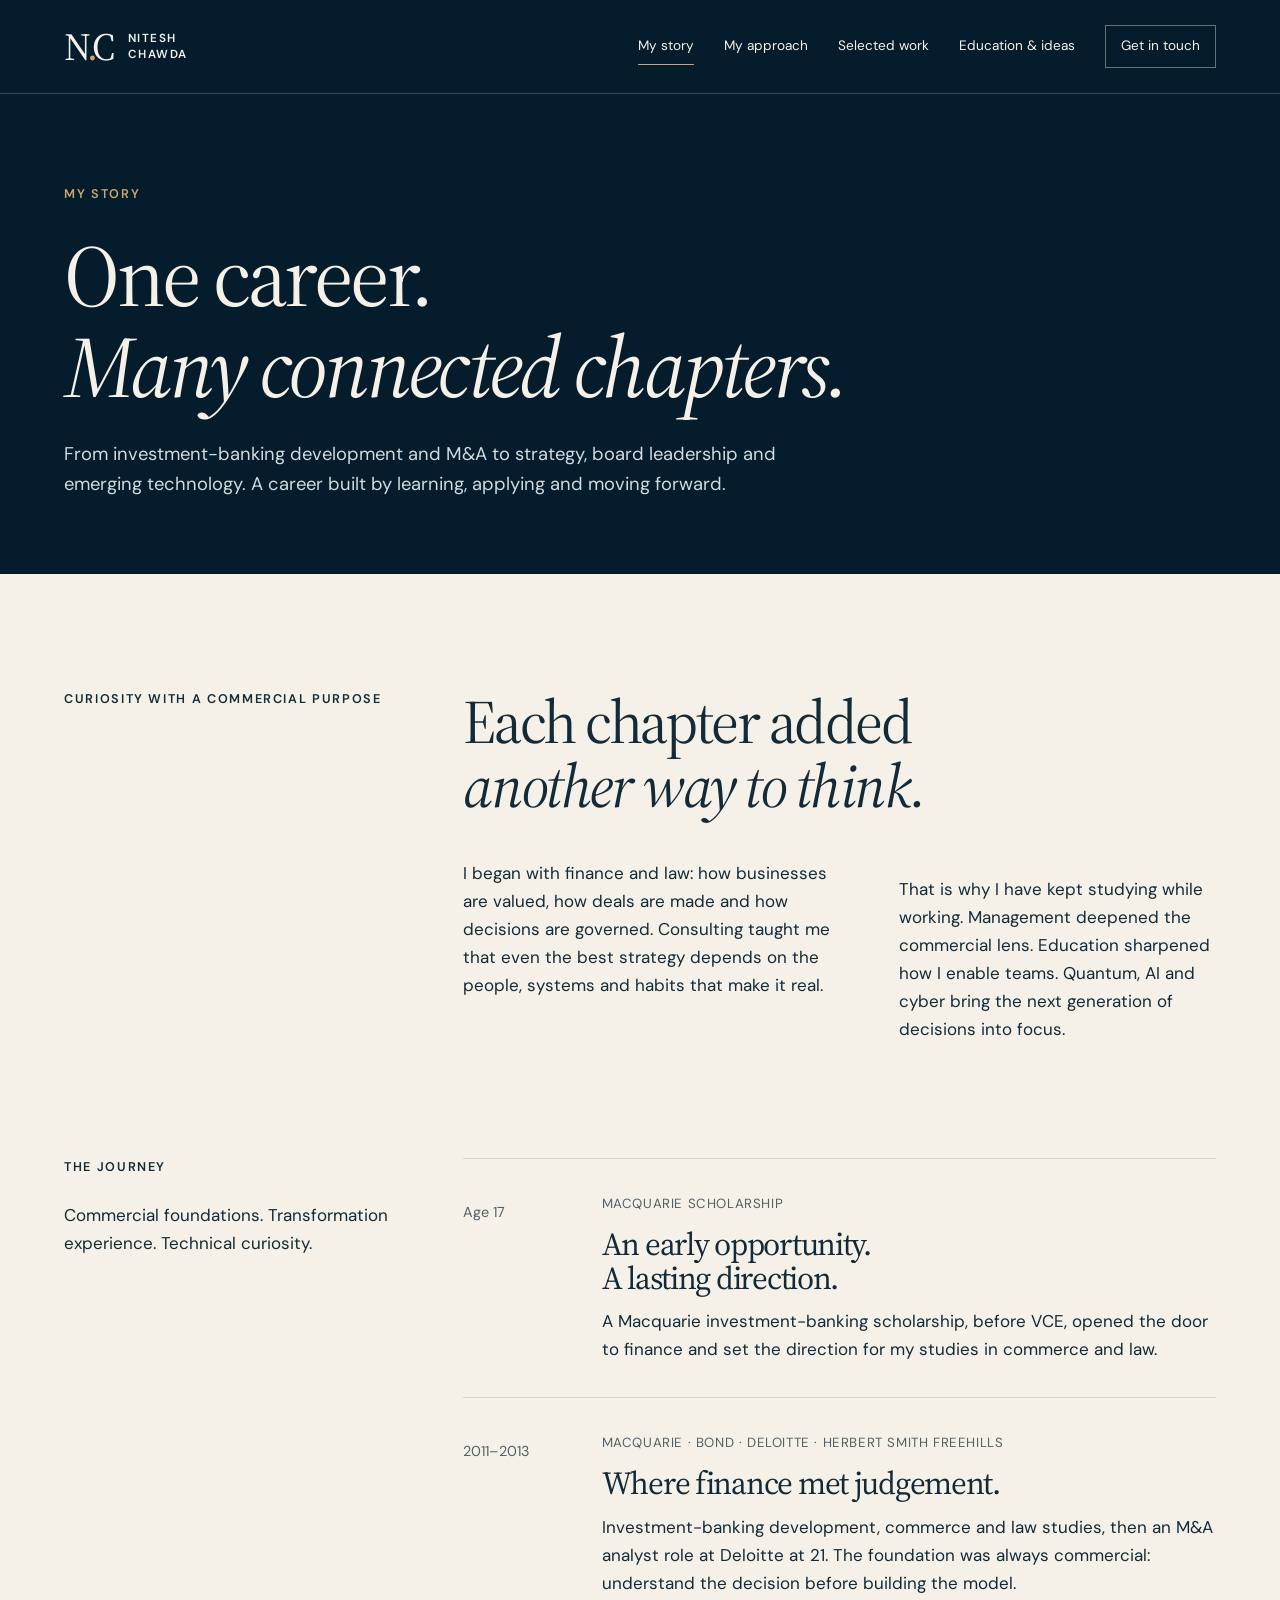
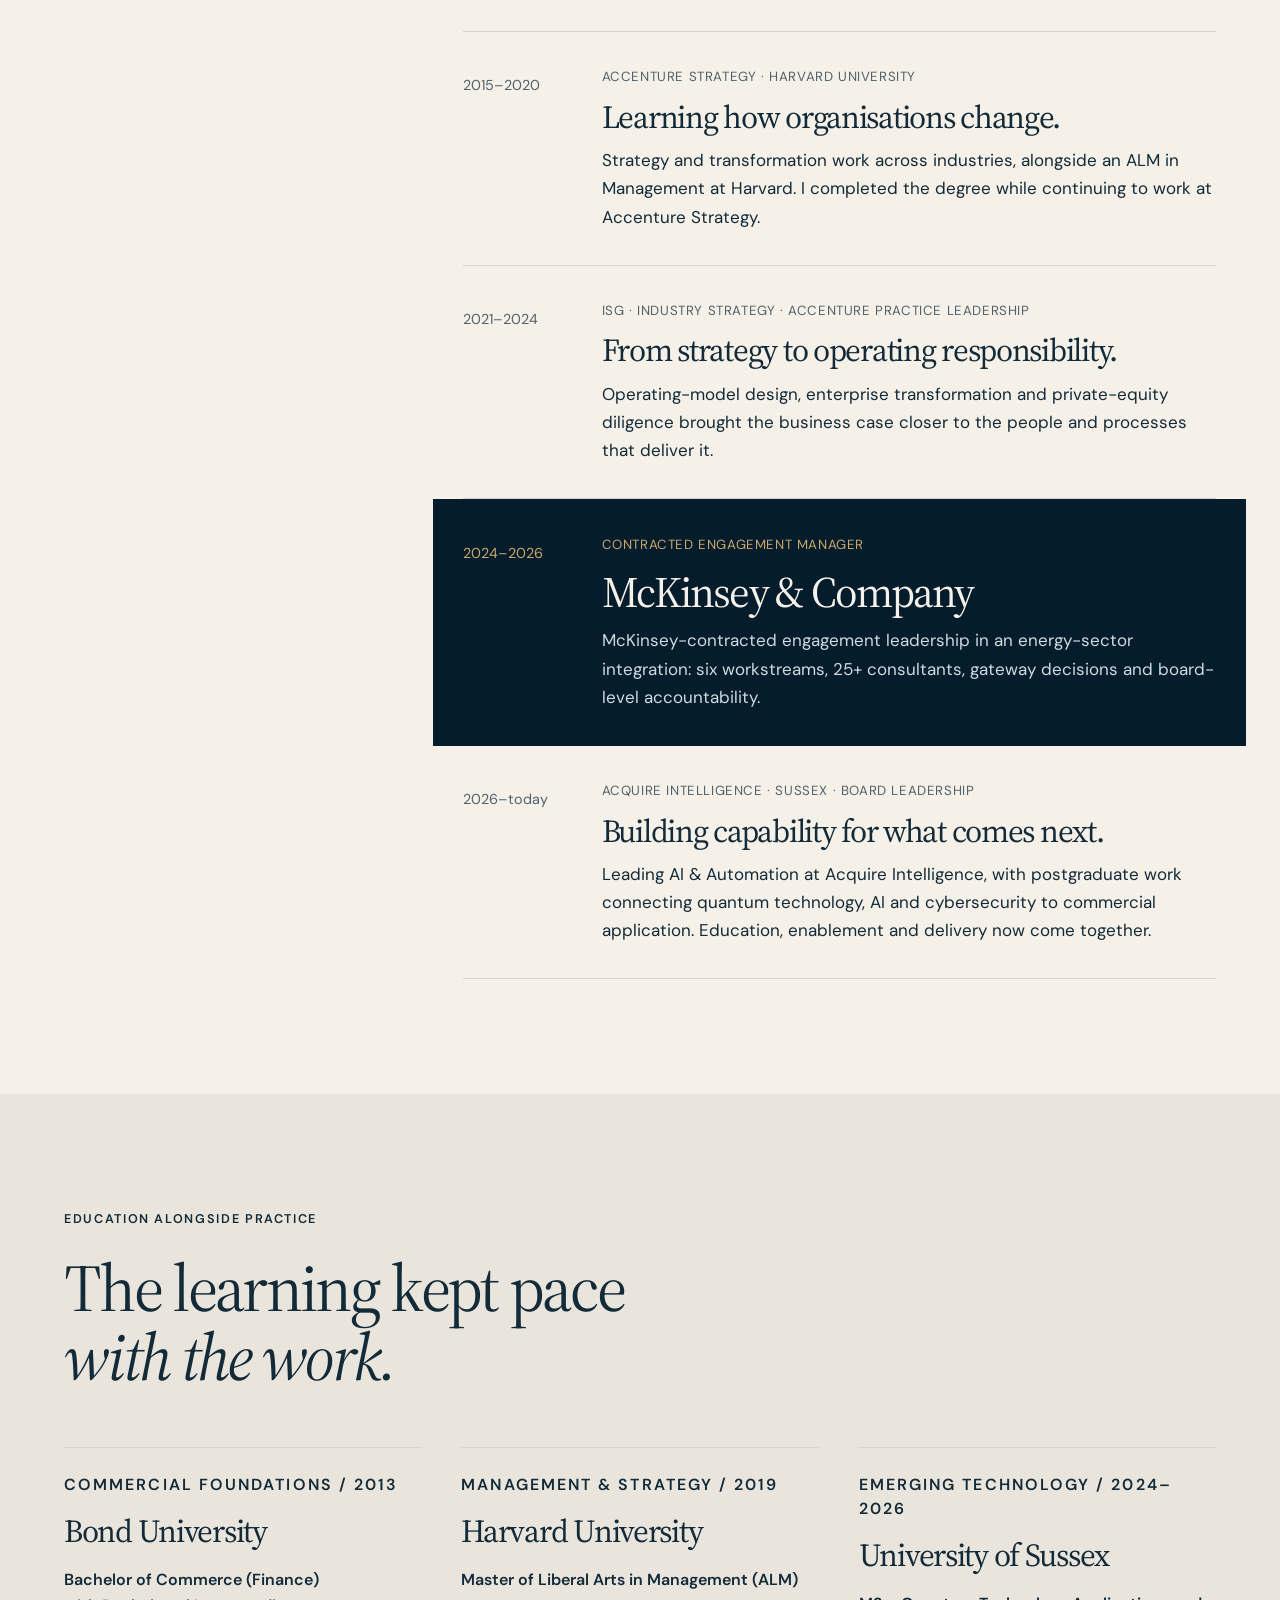
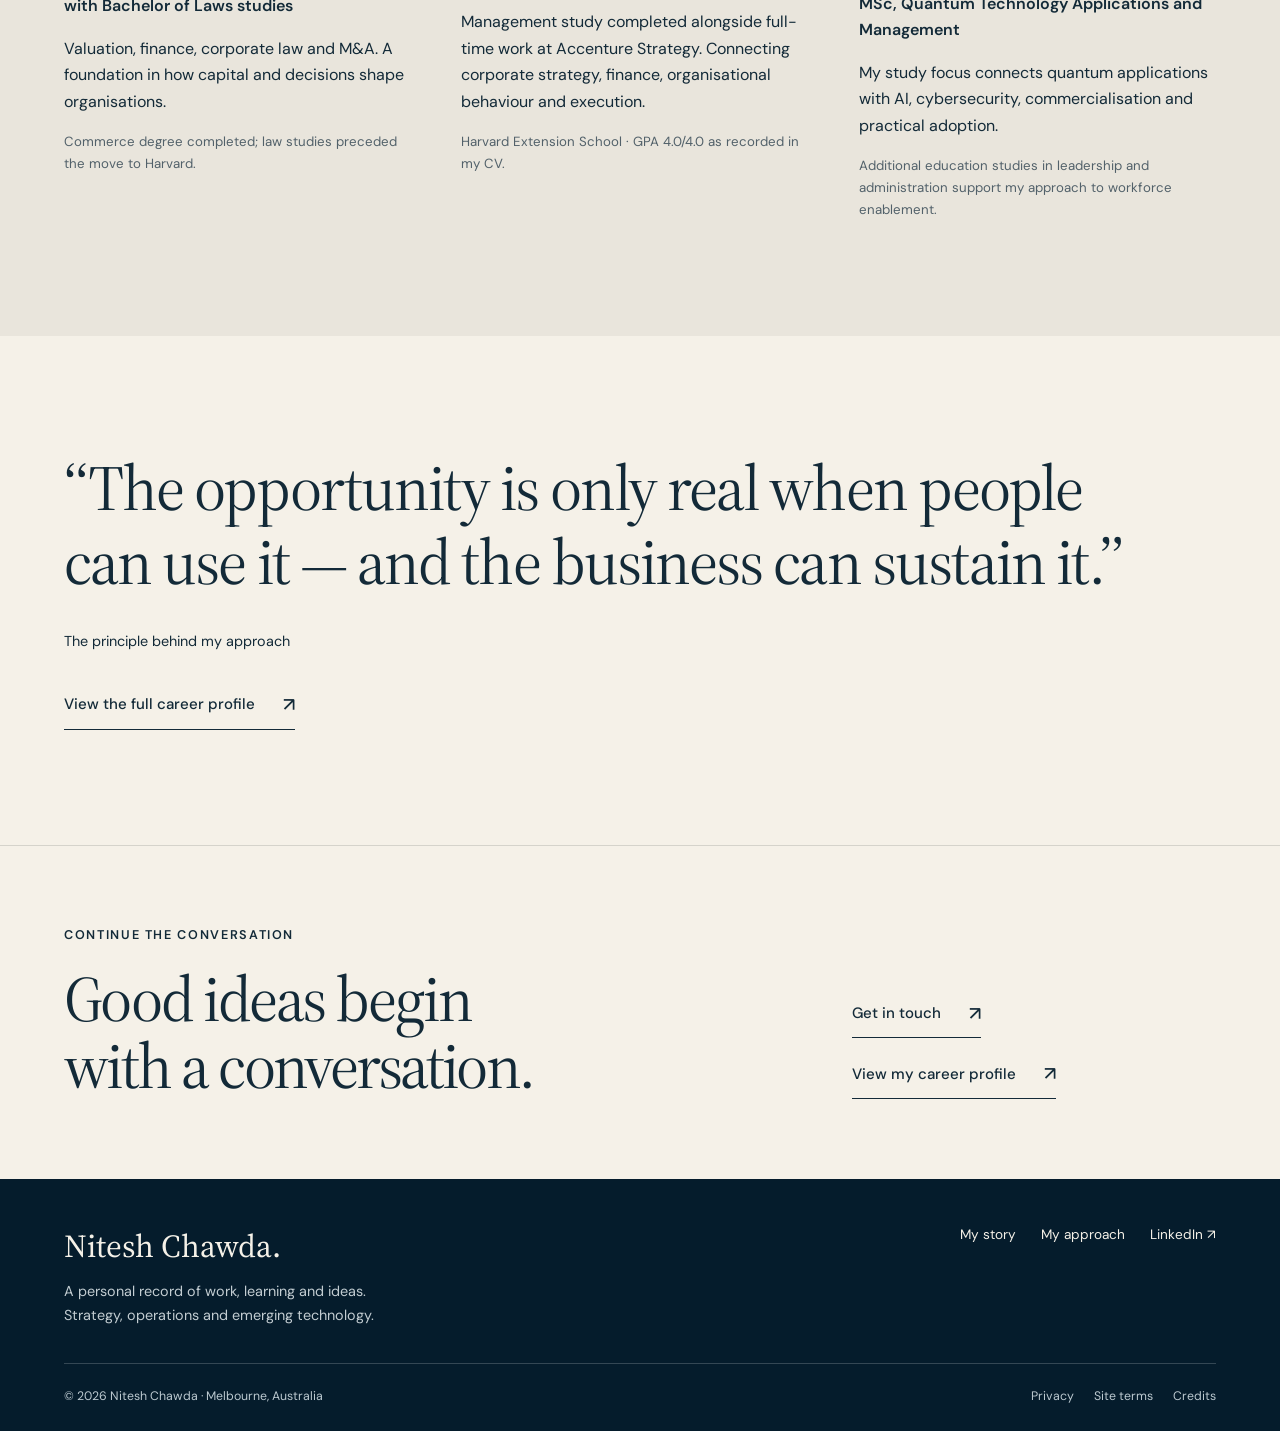
==== about.html @ 16fa70eb "Redesign personal portfolio around career, repeatable method and evidence" ====
<!doctype html>
<html lang="en-AU">
<head>
<meta charset="utf-8">
<meta name="viewport" content="width=device-width, initial-scale=1"><title>My story · Nitesh Chawda</title>
<meta name="description" content="Nitesh Chawda’s career journey from finance and M&amp;A to strategy, AI and board leadership, with education at Bond, Harvard and Sussex.">
<meta name="theme-color" content="#051c2c">
<meta property="og:title" content="My story · Nitesh Chawda">
<meta property="og:description" content="Nitesh Chawda’s career journey from finance and M&amp;A to strategy, AI and board leadership, with education at Bond, Harvard and Sussex.">
<meta property="og:type" content="website">
<meta property="og:url" content="https://niteshchawda.consulting/about.html">
<meta property="og:image" content="https://niteshchawda.consulting/assets/hero.jpg">
<link rel="canonical" href="https://niteshchawda.consulting/about.html">
<link rel="icon" href="assets/favicon.svg" type="image/svg+xml">
<link rel="preconnect" href="https://fonts.googleapis.com">
<link rel="preconnect" href="https://fonts.gstatic.com" crossorigin>
<link rel="stylesheet" href="assets/portfolio.css">
<script src="assets/portfolio.js" defer></script>
<script type="application/ld+json">{"@context": "https://schema.org", "@type": "ProfilePage", "url": "https://niteshchawda.consulting/about.html", "mainEntity": {"@type": "Person", "name": "Nitesh Chawda", "url": "https://niteshchawda.consulting/", "jobTitle": "Head of AI & Automation Practice", "worksFor": {"@type": "Organization", "name": "Acquire Intelligence"}, "sameAs": ["https://www.linkedin.com/in/nitesh-chawda-strategy-director/"], "alumniOf": [{"@type": "CollegeOrUniversity", "name": "Bond University"}, {"@type": "CollegeOrUniversity", "name": "Harvard University"}, {"@type": "CollegeOrUniversity", "name": "University of Sussex"}]}}</script>
</head>
<body><a class="skip" href="#main">Skip to content</a>
<header class="header">
<div class="wrap"><a class="brand" href="./" aria-label="Nitesh Chawda — home"><span class="brand-monogram">N<i>.</i>C</span><span class="brand-name">NITESH<br>CHAWDA</span></a><button class="menu-toggle" type="button" aria-expanded="false" aria-controls="primary-nav">Menu</button>
<nav class="nav" id="primary-nav" aria-label="Main navigation"><a href="about.html" aria-current="page">My story</a><a href="services.html">My approach</a><a href="engagements.html">Selected work</a><a href="insights.html">Education & ideas</a><a href="contact.html" class="nav-contact">Get in touch</a>
</nav>
</div>
</header>
<main id="main">
<section class="page-hero dark">
<div class="wrap">
<p class="eyebrow gold">My story
</p>
<h1>One career.<br><em>Many connected chapters.</em>
</h1>
<p class="lead">From investment-banking development and M&A to strategy, board leadership and emerging technology. A career built by learning, applying and moving forward.
</p>
</div>
</section>
<section class="section">
<div class="wrap intro-grid">
<p class="eyebrow">Curiosity with a commercial purpose
</p>
<div>
<h2 class="intro-statement">Each chapter added<br><em>another way to think.</em>
</h2>
<div class="intro-description">
<p>I began with finance and law: how businesses are valued, how deals are made and how decisions are governed. Consulting taught me that even the best strategy depends on the people, systems and habits that make it real.
</p>
<p>That is why I have kept studying while working. Management deepened the commercial lens. Education sharpened how I enable teams. Quantum, AI and cyber bring the next generation of decisions into focus.
</p>
</div>
</div>
</div>
</section>
<section class="section" style="padding-top:0">
<div class="wrap journey-grid">
<div>
<p class="eyebrow">The journey
</p>
<p style="margin-top:24px">Commercial foundations. Transformation experience. Technical curiosity.
</p>
</div>
<div class="timeline">
<article class="timeline-item ">
<div class="timeline-date">Age 17
</div>
<div>
<p class="role">Macquarie scholarship
</p>
<h3>An early opportunity.<br>A lasting direction.
</h3>
<p>A Macquarie investment-banking scholarship, before VCE, opened the door to finance and set the direction for my studies in commerce and law.
</p>
</div>
</article>
<article class="timeline-item ">
<div class="timeline-date">2011–2013
</div>
<div>
<p class="role">Macquarie · Bond · Deloitte · Herbert Smith Freehills
</p>
<h3>Where finance met judgement.
</h3>
<p>Investment-banking development, commerce and law studies, then an M&A analyst role at Deloitte at 21. The foundation was always commercial: understand the decision before building the model.
</p>
</div>
</article>
<article class="timeline-item ">
<div class="timeline-date">2015–2020
</div>
<div>
<p class="role">Accenture Strategy · Harvard University
</p>
<h3>Learning how organisations change.
</h3>
<p>Strategy and transformation work across industries, alongside an ALM in Management at Harvard. I completed the degree while continuing to work at Accenture Strategy.
</p>
</div>
</article>
<article class="timeline-item ">
<div class="timeline-date">2021–2024
</div>
<div>
<p class="role">ISG · Industry strategy · Accenture practice leadership
</p>
<h3>From strategy to operating responsibility.
</h3>
<p>Operating-model design, enterprise transformation and private-equity diligence brought the business case closer to the people and processes that deliver it.
</p>
</div>
</article>
<article class="timeline-item featured">
<div class="timeline-date">2024–2026
</div>
<div>
<p class="role">Contracted Engagement Manager
</p>
<h3>McKinsey &amp; Company
</h3>
<p>McKinsey-contracted engagement leadership in an energy-sector integration: six workstreams, 25+ consultants, gateway decisions and board-level accountability.
</p>
</div>
</article>
<article class="timeline-item ">
<div class="timeline-date">2026–today
</div>
<div>
<p class="role">Acquire Intelligence · Sussex · Board leadership
</p>
<h3>Building capability for what comes next.
</h3>
<p>Leading AI & Automation at Acquire Intelligence, with postgraduate work connecting quantum technology, AI and cybersecurity to commercial application. Education, enablement and delivery now come together.
</p>
</div>
</article>
</div>
</div>
</section>
<section class="section research">
<div class="wrap">
<p class="eyebrow">Education alongside practice
</p>
<h2 style="margin-top:24px">The learning kept pace<br><em>with the work.</em>
</h2>
<div class="learning-grid">
<article class="learning-item">
<p class="eyebrow">Commercial foundations / 2013
</p>
<h3>Bond University
</h3>
<p class="degree">Bachelor of Commerce (Finance)<br>with Bachelor of Laws studies
</p>
<p>Valuation, finance, corporate law and M&A. A foundation in how capital and decisions shape organisations.
</p><small>Commerce degree completed; law studies preceded the move to Harvard.</small>
</article>
<article class="learning-item">
<p class="eyebrow">Management & strategy / 2019
</p>
<h3>Harvard University
</h3>
<p class="degree">Master of Liberal Arts in Management (ALM)
</p>
<p>Management study completed alongside full-time work at Accenture Strategy. Connecting corporate strategy, finance, organisational behaviour and execution.
</p><small>Harvard Extension School · GPA 4.0/4.0 as recorded in my CV.</small>
</article>
<article class="learning-item">
<p class="eyebrow">Emerging technology / 2024–2026
</p>
<h3>University of Sussex
</h3>
<p class="degree">MSc, Quantum Technology Applications and Management
</p>
<p>My study focus connects quantum applications with AI, cybersecurity, commercialisation and practical adoption.
</p><small>Additional education studies in leadership and administration support my approach to workforce enablement.</small>
</article>
</div>
</div>
</section>
<section class="section">
<div class="wrap"><blockquote class="quote">“The opportunity is only real when people can use it — and the business can sustain it.”</blockquote>
<p class="quote-footer">The principle behind my approach
</p><a class="text-link" href="profile.html" style="margin-top:35px">View the full career profile</a>
</div>
</section>
<section class="contact-section">
<div class="wrap contact-layout">
<div>
<p class="eyebrow">Continue the conversation
</p>
<h2 style="margin-top:20px">Good ideas begin<br>with a conversation.
</h2>
</div>
<div class="contact-links"><a class="text-link" href="contact.html">Get in touch</a><a class="text-link" href="profile.html">View my career profile</a>
</div>
</div>
</section>
</main>
<footer class="footer">
<div class="wrap">
<div class="footer-top">
<div><a class="footer-name" href="./">Nitesh Chawda.</a>
<p>A personal record of work, learning and ideas.<br>Strategy, operations and emerging technology.
</p>
</div>
<div class="footer-links"><a href="about.html">My story</a><a href="services.html">My approach</a><a href="https://www.linkedin.com/in/nitesh-chawda-strategy-director/" target="_blank" rel="noopener noreferrer">LinkedIn ↗</a>
</div>
</div>
<div class="footer-bottom"><span>© 2026 Nitesh Chawda · Melbourne, Australia</span>
<div><a href="privacy.html">Privacy</a><a href="terms.html">Site terms</a><a href="credits.html">Credits</a>
</div>
</div>
</div>
</footer>
</body>
</html>
---- assets/portfolio.css ----
@import url('https://fonts.googleapis.com/css2?family=DM+Sans:wght@400;500;600;700&family=Source+Serif+4:ital,wght@0,400;0,500;0,600;1,400;1,500&display=swap');
:root{--navy:#051c2c;--deep:#0b2c42;--brass:#c9a86a;--cream:#f5f1e8;--bone:#faf8f3;--text:#132a38;--muted:#52616a;--line:#d5d3cb;--serif:'Source Serif 4',Georgia,serif;--sans:'DM Sans',Arial,sans-serif;--space:clamp(24px,5vw,88px)}
*{box-sizing:border-box}html{scroll-behavior:smooth;scroll-padding-top:105px}body{margin:0;background:var(--cream);color:var(--text);font:17px/1.65 var(--sans);-webkit-font-smoothing:antialiased}button,input,textarea{font:inherit}a{color:inherit;text-decoration:none}a,button{touch-action:manipulation}button{cursor:pointer}img{max-width:100%;display:block}h1,h2,h3,p{margin:0}h1,h2,h3{font-family:var(--serif);font-weight:400;line-height:1.05;letter-spacing:-.04em}h1{font-size:clamp(3.3rem,7.6vw,7.8rem)}h2{font-size:clamp(2.8rem,5.2vw,5.2rem)}h3{font-size:clamp(1.8rem,3vw,2.8rem)}p+p{margin-top:1rem}button:focus-visible,a:focus-visible,input:focus-visible,textarea:focus-visible,summary:focus-visible{outline:3px solid #986e29;outline-offset:6px}.dark :focus-visible{outline-color:#e5c988}.wrap{max-width:1600px;margin:auto;padding-inline:var(--space)}.section{padding-block:clamp(70px,9vw,136px)}.dark{background:var(--navy);color:var(--cream)}.eyebrow{font-size:.79rem;line-height:1.5;font-weight:600;letter-spacing:.13em;text-transform:uppercase}.muted{color:var(--muted)}.gold{color:var(--brass)}.serif-italic{font-style:italic}.section-head{display:grid;grid-template-columns:1fr 2.1fr;gap:40px;margin-bottom:64px}.section-head p{max-width:630px;margin-top:24px}.text-link{display:inline-flex;align-items:center;gap:28px;border-bottom:1px solid currentColor;padding-bottom:8px;font-size:.94rem;font-weight:500}.text-link:after{content:'↗';font-size:1.2rem;transition:transform .2s}.text-link:hover:after{transform:translate(3px,-3px)}.button-link{padding:13px 22px;background:var(--brass);color:var(--navy);border:1px solid var(--brass);display:inline-flex;gap:28px;align-items:center;font-size:.9rem;font-weight:600}.button-link:hover{background:#e1c58e}.skip{position:absolute;top:8px;left:8px;transform:translateY(-200%);z-index:99;padding:8px 15px;background:white;color:var(--navy)}.skip:focus{transform:none}
.header{height:94px;position:absolute;inset:0 0 auto;z-index:20;color:var(--cream);border-bottom:1px solid #ffffff30}.header .wrap{height:100%;display:flex;align-items:center;justify-content:space-between;gap:30px}.brand{display:flex;align-items:center;gap:16px;flex-shrink:0}.brand-monogram{font-family:var(--serif);font-size:2.4rem;letter-spacing:-.09em}.brand-monogram i{color:var(--brass);font-style:normal}.brand-name{font-size:.73rem;font-weight:600;letter-spacing:.13em;line-height:1.4}.nav{display:flex;gap:30px;align-items:center;font-size:.85rem}.nav a{padding-block:7px;border-bottom:1px solid transparent}.nav a:hover,.nav a[aria-current=page]{border-color:var(--brass)}.nav .nav-contact{border:1px solid #f5f1e865;padding:9px 15px}.menu-toggle{display:none;border:1px solid #fff8;color:inherit;background:transparent;padding:7px 13px;font-size:.9rem}
.hero{min-height:min(940px,100svh);position:relative;display:flex;align-items:flex-end;padding-top:170px;padding-bottom:46px;background:var(--navy);overflow:hidden;color:var(--cream)}.hero:before{content:'';position:absolute;inset:0;background:linear-gradient(90deg,rgba(5,28,44,.76),rgba(5,28,44,.38)),linear-gradient(0deg,rgba(5,28,44,.97),transparent 75%),url('hero.jpg') center/cover no-repeat;opacity:.9}.hero:after{content:'';position:absolute;inset:0 0 0 26%;border-left:1px solid #ffffff20;pointer-events:none}.hero .wrap{position:relative;z-index:1;width:100%}.hero-copy{margin-left:25%;padding-block:26px 52px}.hero h1{max-width:950px;margin-block:24px 27px}.hero .intro{max-width:600px;font-size:1.1rem;line-height:1.65;color:#e2e4df}.hero-links{display:flex;gap:34px;flex-wrap:wrap;margin-top:32px;align-items:center}.hero-bottom{display:flex;justify-content:space-between;gap:24px;border-top:1px solid #ffffff40;padding-top:25px;font-size:.79rem;letter-spacing:.03em}.hero-bottom span:last-child{color:#d0c8b8}.hero-index{position:absolute;left:var(--space);top:36%;font-size:.8rem;letter-spacing:.12em;writing-mode:vertical-rl}.page-hero{padding-top:185px;padding-bottom:75px}.page-hero h1{font-size:clamp(3.3rem,6.8vw,6.5rem);max-width:1050px;margin:26px 0}.page-hero .lead{max-width:740px;color:#cfdbdf;font-size:1.15rem}
.intro-statement{max-width:1020px;font-size:clamp(2.8rem,4.8vw,5rem)}.intro-grid{display:grid;grid-template-columns:1fr 2.1fr;gap:40px}.intro-description{display:grid;grid-template-columns:1.2fr 1fr;gap:56px;margin-top:40px}.intro-description p{max-width:530px}.mini-profile{border-left:1px solid var(--line);padding-left:28px}.mini-profile strong{display:block;font-size:1.05rem}.mini-profile span{display:block;color:var(--muted);font-size:.94rem}.mini-profile a{margin-top:18px}.affiliations{border-top:1px solid var(--line);border-bottom:1px solid var(--line);padding-block:28px 22px;overflow:hidden}.affiliation-heading{display:flex;justify-content:space-between;align-items:center;gap:20px;margin-bottom:30px}.quiet-button{font:inherit;font-size:.8rem;background:transparent;border:0;border-bottom:1px solid currentColor;color:inherit;padding:0 0 3px}.logo-window{overflow:hidden}.logo-track{display:flex;gap:0;width:max-content;animation:drift 48s linear infinite}.logo-track.paused,.logo-window:hover .logo-track,.logo-window:focus-within .logo-track{animation-play-state:paused}.logo-set{display:flex;align-items:center}.logo-item{width:220px;min-height:98px;display:flex;flex-direction:column;align-items:center;justify-content:center;gap:16px;padding-inline:30px}.logo-item img{height:38px;width:155px;object-fit:contain;filter:grayscale(1);mix-blend-mode:multiply}.logo-item small{font-size:.75rem;color:var(--muted);white-space:nowrap}.affiliation-note{font-size:.77rem;color:var(--muted);margin-top:24px}.word-logo{font-family:var(--serif);font-size:1.7rem;line-height:1.1;font-weight:600;text-align:center}.word-logo.sans{font-family:var(--sans);font-size:1.4rem}
.method .section-head{margin-bottom:42px}.method .section-head p{color:#bdcbd2}.method-tabs{display:grid;grid-template-columns:repeat(8,1fr);border-top:1px solid #ffffff30;border-bottom:1px solid #ffffff30}.method-tab{position:relative;min-height:106px;text-align:left;border:0;border-right:1px solid #ffffff20;background:none;color:#bdcbd2;padding:20px 16px;line-height:1.2;font-size:.94rem}.method-tab:first-child{padding-left:0}.method-tab:last-child{border-right:0}.method-tab span{display:block;font-size:.75rem;color:#b5a183;margin-bottom:12px}.method-tab[aria-selected=true]{color:var(--cream)}.method-tab[aria-selected=true]:after{content:'';position:absolute;bottom:-1px;left:0;right:0;height:3px;background:var(--brass)}.method-tab:hover{background:#ffffff08}.method-panel{display:grid;grid-template-columns:.75fr 2.1fr 1.4fr;gap:44px;padding-block:52px 42px;min-height:330px}.method-number{font-family:var(--serif);font-size:7rem;line-height:1;color:var(--brass);letter-spacing:-.07em}.method-panel h3{font-size:clamp(2.3rem,3.6vw,3.6rem);max-width:640px}.method-panel .method-description{color:#c6d1d6;max-width:650px;margin-top:25px}.method-proof{border-left:1px solid #ffffff30;padding-left:30px}.method-proof dt{font-size:.75rem;letter-spacing:.1em;text-transform:uppercase;color:var(--brass);margin-bottom:8px}.method-proof dd{margin:0 0 24px;font-size:1rem}.method-footer{display:flex;justify-content:space-between;align-items:center;border-top:1px solid #ffffff30;padding-top:25px;gap:30px}.method-footer p{font-size:.9rem;color:#becbd0;max-width:720px}.method-controls{display:flex;gap:8px;flex-shrink:0}.method-controls button{width:46px;height:46px;background:none;border:1px solid #ffffff60;color:var(--cream);font-size:1.3rem}.method-controls button:hover{background:var(--brass);color:var(--navy)}.method-controls button:disabled{opacity:.25;cursor:default}.js-only{display:none}.js .js-only{display:block}.js .method-tabs.js-only{display:grid}.js .method-controls.js-only{display:flex}.js .fallback-method{display:none}.fallback-method article{border-top:1px solid #fff5;padding:24px 0}.fallback-method h3{font-size:2rem}.fallback-method p{margin-top:12px}
.journey-grid{display:grid;grid-template-columns:1fr 2.1fr;gap:40px}.journey-aside{position:sticky;top:60px;align-self:start}.journey-aside p{max-width:320px;margin-top:28px}.journey-aside .text-link{margin-top:28px}.timeline{border-top:1px solid var(--line)}.timeline-item{display:grid;grid-template-columns:105px 1fr;gap:34px;padding:34px 0;border-bottom:1px solid var(--line)}.timeline-date{font-size:.9rem;color:var(--muted);padding-top:8px}.timeline-item h3{font-size:2rem;margin-bottom:12px}.timeline-item .role{font-size:.83rem;letter-spacing:.045em;text-transform:uppercase;color:var(--muted);margin-bottom:13px}.timeline-item p{max-width:630px}.timeline-item.featured{background:var(--navy);color:var(--cream);padding:35px 30px;margin-inline:-30px;border:0}.timeline-item.featured .timeline-date,.timeline-item.featured .role{color:var(--brass)}.timeline-item.featured h3{font-size:2.7rem}.timeline-item.featured p{color:#cfdae0}.full-career .timeline-item{grid-template-columns:145px 1fr}.stats{display:grid;grid-template-columns:repeat(4,1fr);margin-top:60px;border-top:1px solid var(--line)}.stat{padding:30px 30px 0 0}.stat strong{font-family:var(--serif);font-size:4rem;line-height:1.1;font-weight:400}.stat span{display:block;font-size:.88rem;color:var(--muted);max-width:180px;margin-top:10px}
.work-grid{display:grid;grid-template-columns:repeat(3,1fr);gap:30px}.work-card{border-top:1px solid var(--line);padding-top:24px;display:flex;flex-direction:column;align-items:start}.work-card .eyebrow{color:var(--muted);margin-bottom:32px}.work-card h3{font-size:2.35rem;line-height:1.12}.work-card p{margin:20px 0 32px}.work-card .text-link{margin-top:auto}.case-number{font-family:var(--serif);font-size:4rem;color:#9b804d;margin-bottom:35px;line-height:1}.research{background:#e9e5dc}.research-grid{display:grid;grid-template-columns:1fr 1fr;gap:26px}.research-card{background:var(--navy);color:var(--cream);padding:38px;min-height:470px;display:flex;flex-direction:column;align-items:start;position:relative;overflow:hidden}.research-card.light{background:#d0b37c;color:var(--navy)}.research-card .eyebrow{margin-bottom:32px;opacity:.85}.research-card h3{font-size:2.75rem;max-width:560px}.research-card p{margin-top:24px;max-width:480px}.research-card .text-link{margin-top:auto}.research-bottom{display:flex;align-items:center;justify-content:space-between;width:100%;padding-top:40px}.research-motif{font-family:var(--serif);font-size:4.4rem;line-height:1;color:var(--brass)}.light .research-motif{color:var(--navy)}.research-note{font-size:.85rem;max-width:750px;margin-top:25px;color:var(--muted)}.learning-grid{display:grid;grid-template-columns:repeat(3,1fr);gap:40px;margin-top:55px}.learning-item{border-top:1px solid var(--line);padding-top:25px}.learning-item h3{font-size:2rem;margin:18px 0}.learning-item p{font-size:1rem}.learning-item .degree{font-weight:600;margin-bottom:12px}.learning-item small{display:block;color:var(--muted);margin-top:16px;font-size:.83rem}
.quote{font-family:var(--serif);font-size:clamp(2.6rem,5vw,5rem);line-height:1.15;letter-spacing:-.03em;max-width:1100px;margin:0}.quote-footer{margin-top:32px;font-size:.9rem}.contact-section{padding-block:80px;border-top:1px solid var(--line)}.contact-layout{display:grid;grid-template-columns:2fr 1fr;gap:60px;align-items:end}.contact-layout h2{font-size:clamp(2.8rem,5vw,5rem)}.contact-links{display:flex;flex-direction:column;gap:20px;align-items:start}.contact-links a{overflow-wrap:anywhere}.footer{background:var(--navy);color:var(--cream);padding-block:45px 25px}.footer-top{display:flex;justify-content:space-between;gap:50px;padding-bottom:35px}.footer-name{font:2rem var(--serif)}.footer-top p{max-width:560px;color:#c3cdd2;font-size:.9rem;margin-top:12px}.footer-links{display:flex;gap:25px;align-items:start;font-size:.85rem}.footer-bottom{border-top:1px solid #ffffff30;padding-top:22px;display:flex;justify-content:space-between;gap:25px;font-size:.77rem;color:#bcc9d0}.footer-bottom div{display:flex;gap:20px}
.article{max-width:980px;margin:auto;padding:80px var(--space)}.article h2{font-size:2.7rem;margin:48px 0 22px}.article h3{font-size:1.75rem;margin:28px 0 15px}.article p{margin-bottom:22px}.article .eyebrow{margin-bottom:16px}.article ul{padding-left:22px}.article li{margin-bottom:12px}.article .callout{background:#e8e2d6;border-left:3px solid #9b804d;padding:25px 30px;margin:32px 0}.article .callout p:last-child{margin-bottom:0}.case-meta{display:grid;grid-template-columns:repeat(3,1fr);gap:25px;border-block:1px solid var(--line);padding-block:25px;margin-bottom:42px}.case-meta dt{font-size:.75rem;text-transform:uppercase;letter-spacing:.06em;color:var(--muted);margin-bottom:8px}.case-meta dd{margin:0;font-size:.95rem}.case-section{padding-block:65px;border-top:1px solid var(--line)}.case-section h2{margin-top:0}.back-link{margin-bottom:38px}.source-note{font-size:.88rem;color:var(--muted);border-top:1px solid var(--line);padding-top:24px}.form-grid{display:grid;grid-template-columns:1fr 1fr;gap:25px}.contact-form label{display:block;font-size:.9rem;margin-bottom:7px}.contact-form input,.contact-form textarea{width:100%;background:transparent;border:1px solid #8d9699;border-radius:0;padding:13px;color:var(--navy)}.contact-form textarea{min-height:170px}.form-row{margin-bottom:25px}.contact-form button{border:0}.contact-form .consent{display:flex;align-items:start;gap:10px;font-size:.85rem}.contact-form .consent input{width:18px;height:18px;flex-shrink:0}.print-button{background:none;border:1px solid currentColor;padding:10px 18px;color:inherit;font:inherit;font-size:.9rem}.no-margin{margin:0}.visually-hidden{position:absolute;width:1px;height:1px;overflow:hidden;clip:rect(0,0,0,0);white-space:nowrap}.print-only{display:none}@keyframes drift{to{transform:translateX(-50%)}}
.js .method-panel.js-only{display:grid}
.logo-item img.light-logo{filter:brightness(0);mix-blend-mode:normal}
@media(min-width:1700px){.hero{min-height:880px}}
@media(max-width:1100px){.nav{gap:18px}.hero-copy{margin-left:15%}.hero:after{left:18%}.hero-index{display:none}.section-head,.intro-grid,.journey-grid{grid-template-columns:1fr 2.3fr}.intro-description{gap:30px}.method-tabs{grid-template-columns:repeat(4,1fr)}.method-tab:nth-child(4){border-right:0}.method-tab{min-height:90px;border-bottom:1px solid #ffffff20}.method-tab:first-child{padding-left:16px}.method-panel{grid-template-columns:.65fr 2fr 1.5fr;gap:25px}.method-number{font-size:5rem}.work-grid{gap:25px}.work-card h3{font-size:2rem}.research-card{padding:30px}.research-card h3{font-size:2.35rem}}
@media(max-width:800px){.header{height:80px}.brand-name{font-size:.68rem}.menu-toggle{display:block}.nav{display:none;position:absolute;left:0;right:0;top:79px;padding:24px var(--space);background:var(--navy);border-bottom:1px solid #ffffff40;flex-direction:column;align-items:stretch;gap:12px}.nav.open{display:flex}.nav .nav-contact{align-self:start}.hero{min-height:820px;min-height:100svh;padding-top:140px;padding-bottom:28px}.hero-copy{margin-left:0;padding-bottom:40px}.hero:after{display:none}.hero h1{font-size:clamp(3.4rem,10vw,5.5rem)}.hero .intro{max-width:530px;font-size:1rem}.hero-links{gap:22px}.hero-bottom{font-size:.72rem;flex-direction:column;gap:8px}.section-head,.intro-grid,.journey-grid{grid-template-columns:1fr;gap:24px}.section-head{margin-bottom:40px}.intro-description{grid-template-columns:1fr}.mini-profile{padding-left:0;border-left:0;border-top:1px solid var(--line);padding-top:25px}.journey-aside{position:static}.journey-aside p{max-width:600px}.journey-aside .text-link{margin-bottom:25px}.timeline-item{grid-template-columns:95px 1fr;gap:20px}.timeline-item.featured{margin-inline:0;padding:30px 22px}.timeline-item.featured h3{font-size:2.15rem}.stats{grid-template-columns:1fr 1fr}.stat strong{font-size:3.4rem}.method-panel{grid-template-columns:62px 1fr;gap:20px;min-height:0;padding-block:35px}.method-number{font-size:3.5rem}.method-proof{grid-column:2;padding-left:0;border-left:0}.method-panel h3{font-size:2.6rem}.method-proof dd{margin-bottom:18px}.method-footer{align-items:start}.method-footer p{font-size:.84rem}.work-grid{grid-template-columns:1fr}.work-card{display:grid;grid-template-columns:60px 1fr;column-gap:25px;padding-block:28px}.work-card .eyebrow,.work-card h3,.work-card p,.work-card .text-link{grid-column:2}.work-card .eyebrow{margin-bottom:16px}.work-card .case-number{grid-row:1/4;font-size:2.5rem}.work-card p{margin:16px 0 22px}.work-card .text-link{justify-self:start}.research-grid{grid-template-columns:1fr}.research-card{min-height:430px}.learning-grid{grid-template-columns:1fr;gap:30px}.contact-layout{grid-template-columns:1fr;gap:35px}.footer-top,.footer-bottom{flex-direction:column;gap:25px}.footer-links{flex-wrap:wrap}.case-meta{grid-template-columns:1fr;gap:18px}.full-career .timeline-item{grid-template-columns:1fr;gap:10px}.page-hero{padding-top:140px;padding-bottom:55px}.article{padding-block:50px}.form-grid{grid-template-columns:1fr;gap:0}.affiliation-heading{align-items:start}.logo-item{width:190px}.logo-item img{width:140px}.affiliation-heading .eyebrow{max-width:210px}}
@media(max-width:420px){.hero h1{font-size:3.2rem}.hero-links{align-items:start;flex-direction:column;gap:20px}.hero-copy{padding-top:0}.method-tab{font-size:.8rem;padding:15px 10px}.method-tab span{font-size:.73rem}.method-panel{grid-template-columns:1fr}.method-number{font-size:3rem}.method-proof{grid-column:1}.timeline-item{grid-template-columns:1fr;gap:10px}.timeline-item.featured{padding:25px 20px}.research-card h3{font-size:2.15rem}.research-card{padding:28px 24px}.brand{gap:10px}.brand-monogram{font-size:2rem}.method-footer{flex-direction:column}}
@media(prefers-reduced-motion:reduce){html{scroll-behavior:auto}.logo-track{animation:none}.logo-window{overflow-x:auto}.logo-set[aria-hidden=true]{display:none}*{transition:none!important}}
@media print{.header,.footer,.contact-section,.no-print,.print-button,.skip,.logo-window,.hero-links{display:none!important}.print-only{display:block}body,.dark,.research{background:white!important;color:#111!important;font-size:11pt}.wrap{padding:0}.section,.page-hero{padding:20px 0}.page-hero h1{font-size:32pt}.page-hero .lead,.muted,.timeline-date,.role,.timeline-item.featured p,.timeline-item.featured .role{color:#444!important}h2{font-size:25pt}h3{font-size:19pt!important}.timeline-item.featured{background:#eee;color:#111;margin:0}.timeline-item,.learning-item,.case-section{break-inside:avoid}.timeline-item{padding:15px 0}.article{max-width:none;padding:0}.article h2{font-size:23pt}.article h3{font-size:18pt}.source-note{font-size:10pt}.contact-layout,.journey-grid{display:block}.full-career .timeline-item{grid-template-columns:125px 1fr}.hero{min-height:0;padding:20px 0}.hero:before,.hero:after{display:none}.hero-copy{margin:0}.hero h1{font-size:36pt}.hero .intro{color:#111}.research-grid,.learning-grid{display:block}.research-card{background:white!important;color:#111;min-height:0;padding:20px 0}.research-motif{display:none}.stats{margin-top:20px}.stat strong{font-size:30pt}}
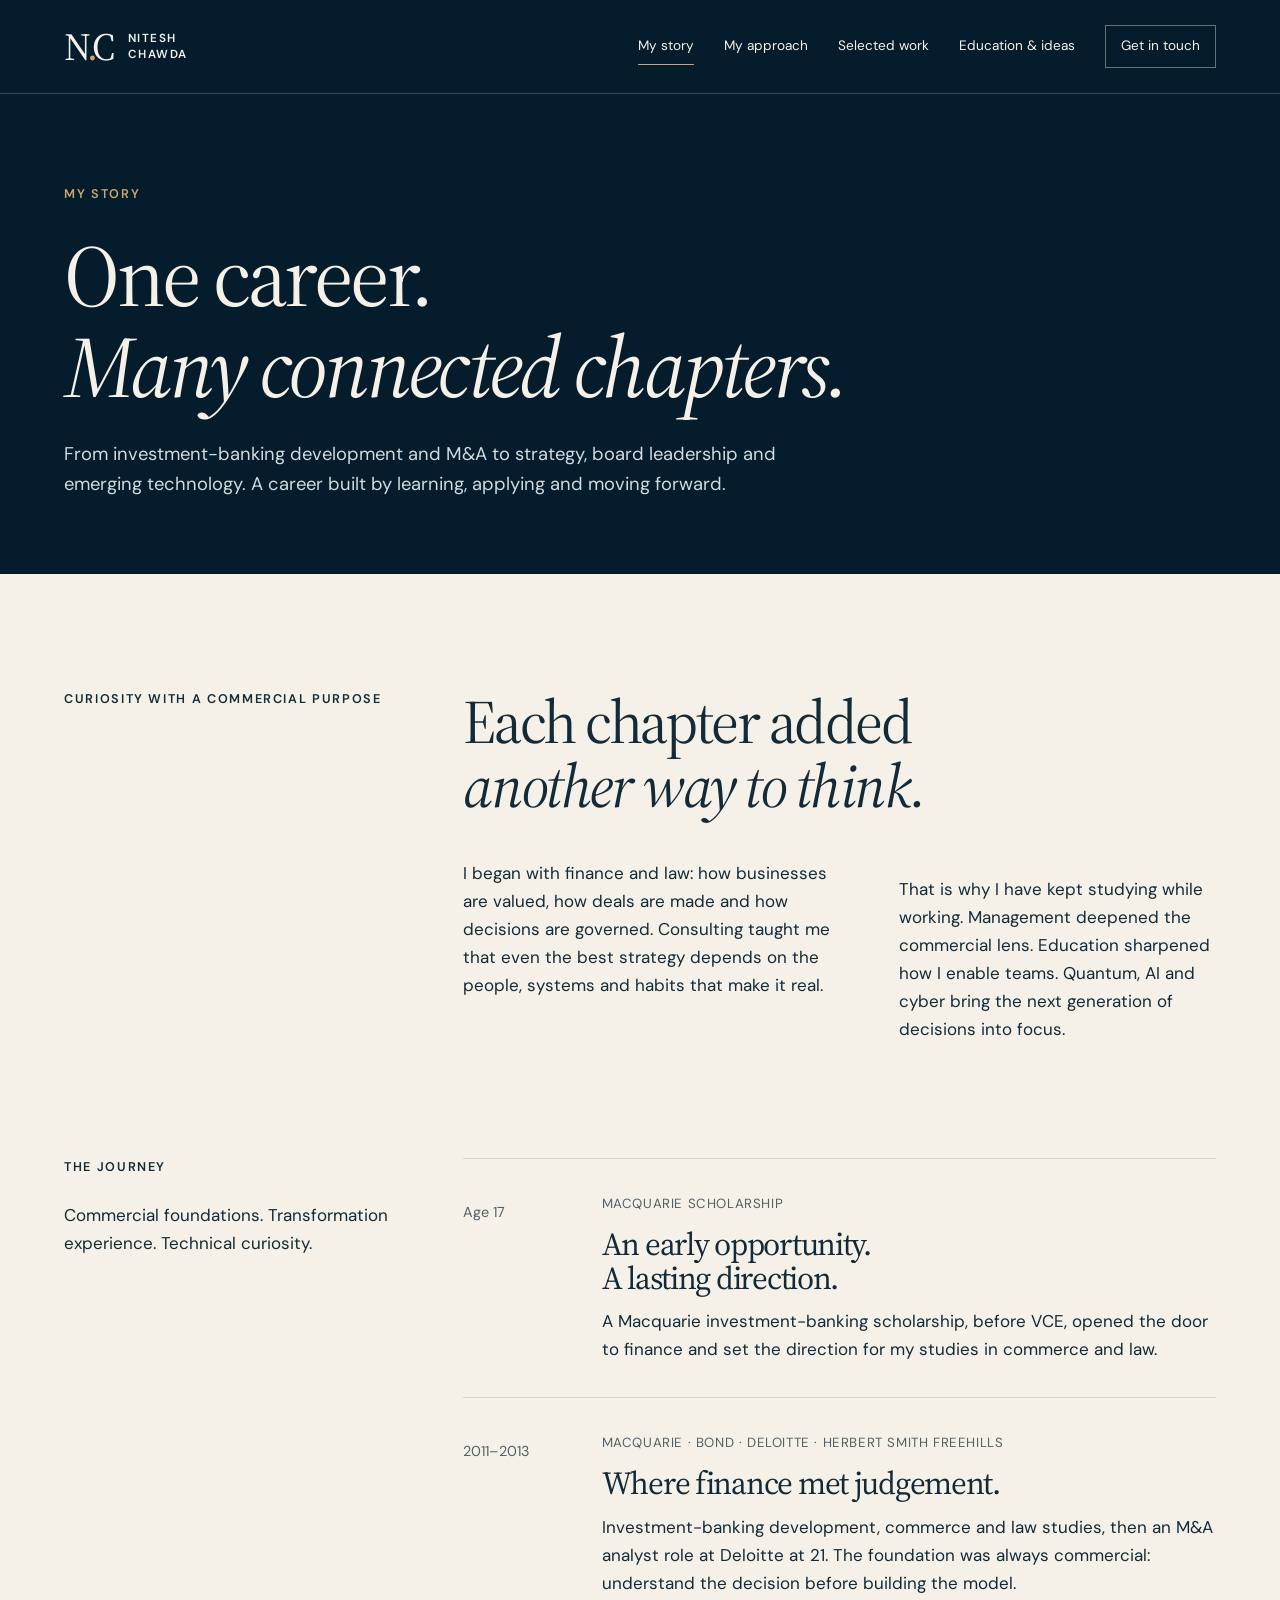
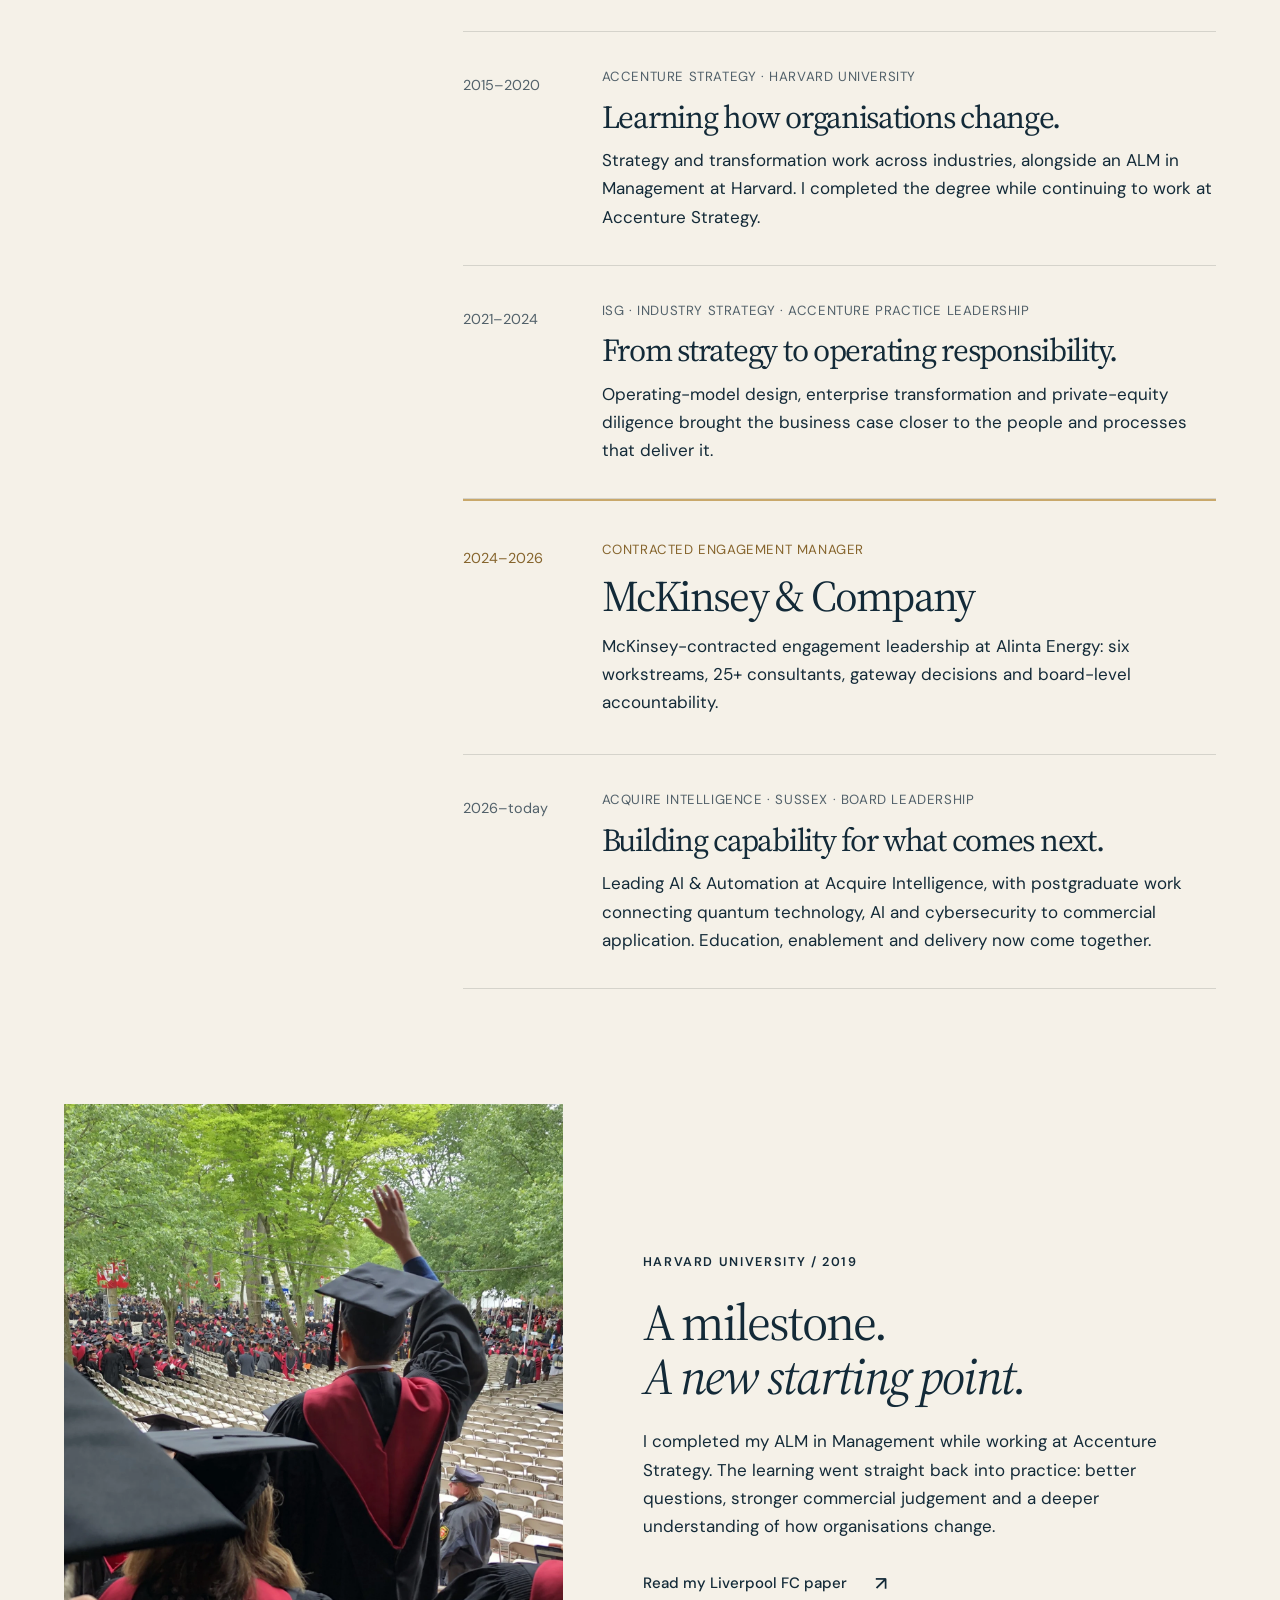
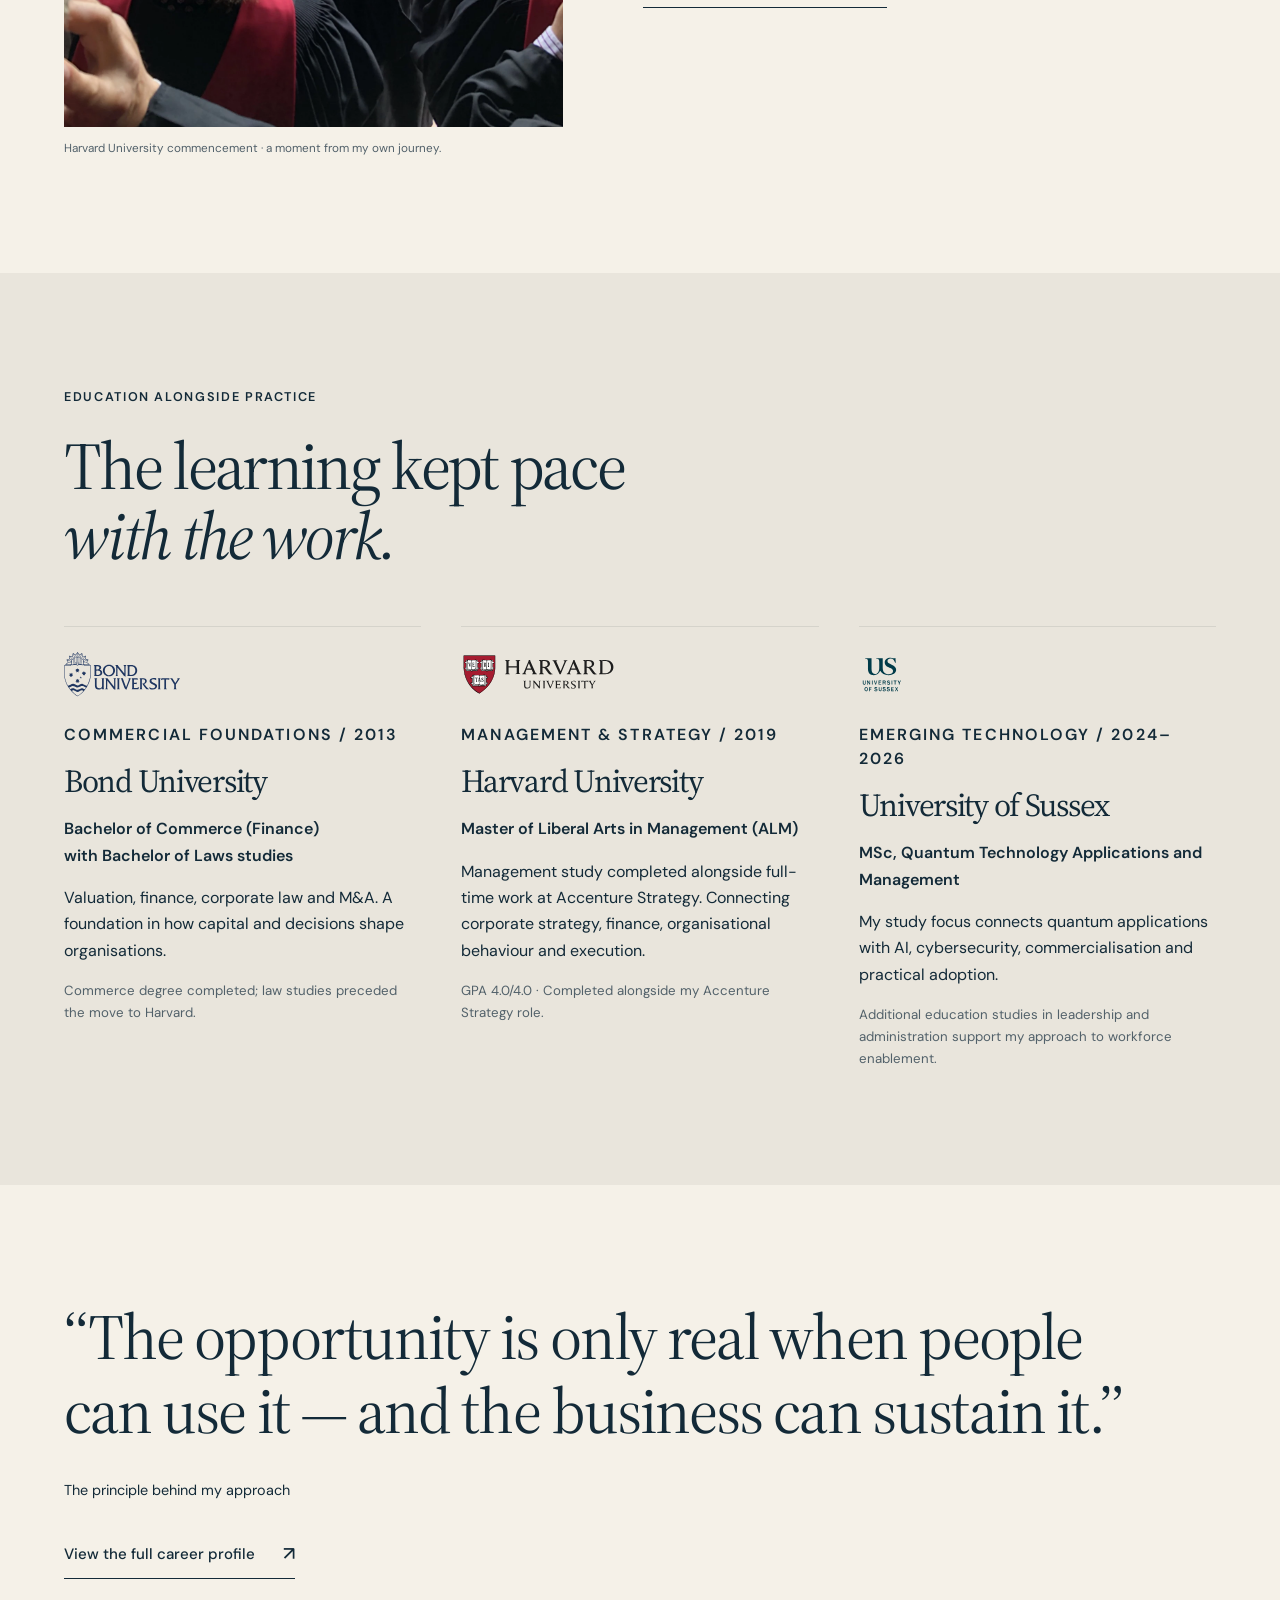
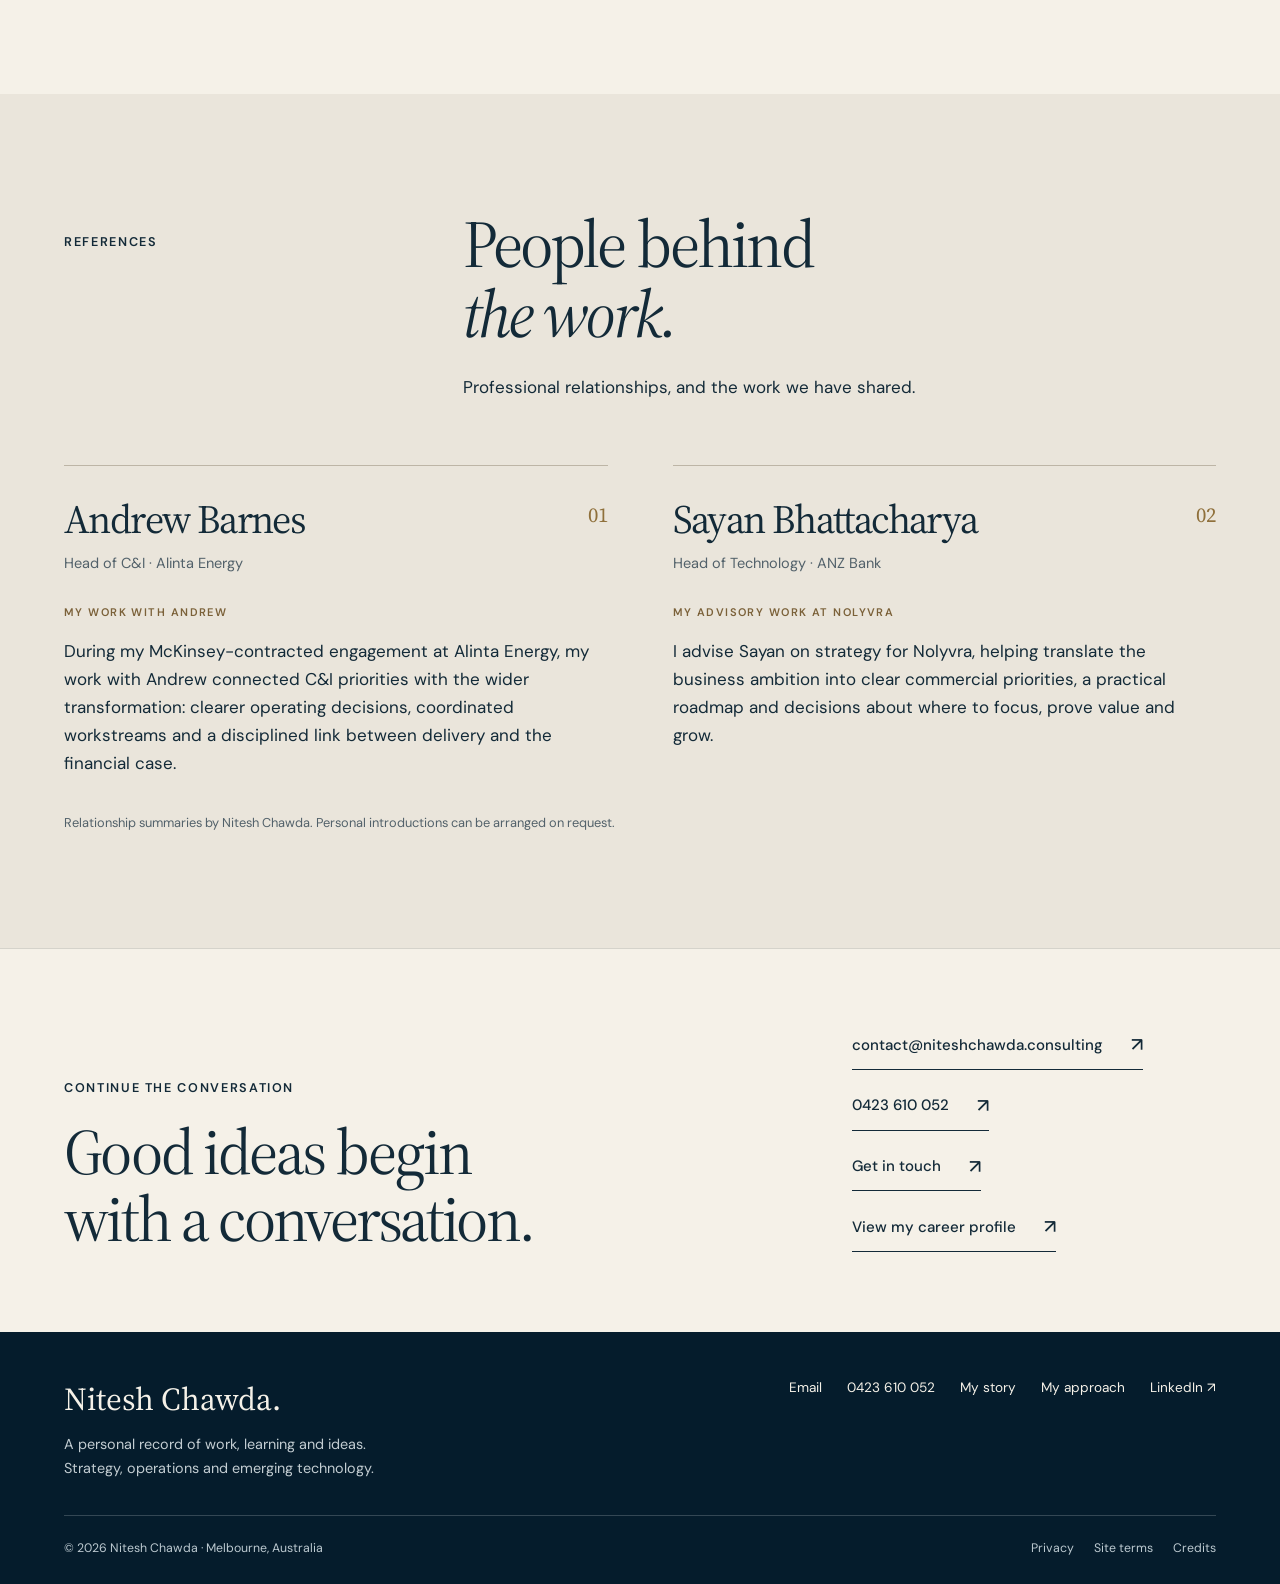
==== commit f29b5115: "Add interactive career map, animated roadmap and original paper readers" ====
--- a/about.html
+++ b/about.html
@@ -14,9 +14,11 @@
 <link rel="icon" href="assets/favicon.svg" type="image/svg+xml">
 <link rel="preconnect" href="https://fonts.googleapis.com">
 <link rel="preconnect" href="https://fonts.gstatic.com" crossorigin>
-<link rel="stylesheet" href="assets/portfolio.css">
-<script src="assets/portfolio.js" defer></script>
-<script type="application/ld+json">{"@context": "https://schema.org", "@type": "ProfilePage", "url": "https://niteshchawda.consulting/about.html", "mainEntity": {"@type": "Person", "name": "Nitesh Chawda", "url": "https://niteshchawda.consulting/", "jobTitle": "Head of AI & Automation Practice", "worksFor": {"@type": "Organization", "name": "Acquire Intelligence"}, "sameAs": ["https://www.linkedin.com/in/nitesh-chawda-strategy-director/"], "alumniOf": [{"@type": "CollegeOrUniversity", "name": "Bond University"}, {"@type": "CollegeOrUniversity", "name": "Harvard University"}, {"@type": "CollegeOrUniversity", "name": "University of Sussex"}]}}</script>
+<link rel="stylesheet" href="assets/portfolio.css?v=20260925b">
+<link rel="stylesheet" href="assets/enhancements.css?v=20260925b">
+<script src="assets/portfolio.js?v=20260925b" defer></script>
+<script src="assets/enhancements.js?v=20260925b" defer></script>
+<script type="application/ld+json">{"@context": "https://schema.org", "@type": "ProfilePage", "url": "https://niteshchawda.consulting/about.html", "mainEntity": {"@type": "Person", "name": "Nitesh Chawda", "email": "contact@niteshchawda.consulting", "telephone": "+61423610052", "url": "https://niteshchawda.consulting/", "jobTitle": "Head of AI & Automation Practice", "worksFor": {"@type": "Organization", "name": "Acquire Intelligence"}, "sameAs": ["https://www.linkedin.com/in/nitesh-chawda-strategy-director/"], "alumniOf": [{"@type": "CollegeOrUniversity", "name": "Bond University"}, {"@type": "CollegeOrUniversity", "name": "Harvard University"}, {"@type": "CollegeOrUniversity", "name": "University of Sussex"}]}}</script>
 </head>
 <body><a class="skip" href="#main">Skip to content</a>
 <header class="header">
@@ -117,7 +119,7 @@
 </p>
 <h3>McKinsey &amp; Company
 </h3>
-<p>McKinsey-contracted engagement leadership in an energy-sector integration: six workstreams, 25+ consultants, gateway decisions and board-level accountability.
+<p>McKinsey-contracted engagement leadership at Alinta Energy: six workstreams, 25+ consultants, gateway decisions and board-level accountability.
 </p>
 </div>
 </article>
@@ -133,6 +135,22 @@
 </p>
 </div>
 </article>
+</div>
+</div>
+</section>
+<section class="section commencement-section">
+<div class="wrap commencement-grid">
+<figure class="editorial-photo"><img src="assets/photos/harvard-commencement.webp" alt="Nitesh waving to the crowd at his Harvard University commencement" width="1440" height="1920" loading="lazy">
+<figcaption>Harvard University commencement · a moment from my own journey.
+</figcaption>
+</figure>
+<div>
+<p class="eyebrow">Harvard University / 2019
+</p>
+<h2>A milestone.<br><em>A new starting point.</em>
+</h2>
+<p>I completed my ALM in Management while working at Accenture Strategy. The learning went straight back into practice: better questions, stronger commercial judgement and a deeper understanding of how organisations change.
+</p><a class="text-link" href="investment-and-performance.html#original-paper">Read my Liverpool FC paper</a>
 </div>
 </div>
 </section>
@@ -161,7 +179,7 @@
 <p class="degree">Master of Liberal Arts in Management (ALM)
 </p>
 <p>Management study completed alongside full-time work at Accenture Strategy. Connecting corporate strategy, finance, organisational behaviour and execution.
-</p><small>Harvard Extension School · GPA 4.0/4.0 as recorded in my CV.</small>
+</p><small>GPA 4.0/4.0 · Completed alongside my Accenture Strategy role.</small>
 </article>
 <article class="learning-item">
 <p class="eyebrow">Emerging technology / 2024–2026
@@ -182,6 +200,44 @@
 </p><a class="text-link" href="profile.html" style="margin-top:35px">View the full career profile</a>
 </div>
 </section>
+<section class="section references" id="references">
+<div class="wrap">
+<div class="section-head">
+<p class="eyebrow">References
+</p>
+<div>
+<h2>People behind<br><em>the work.</em>
+</h2>
+<p>Professional relationships, and the work we have shared.
+</p>
+</div>
+</div>
+<div class="reference-grid">
+<article class="reference-card"><span class="reference-number">01</span>
+<h3>Andrew Barnes
+</h3>
+<p class="reference-role">Head of C&amp;I · Alinta Energy
+</p>
+<p class="eyebrow">My work with Andrew
+</p>
+<p>During my McKinsey-contracted engagement at Alinta Energy, my work with Andrew connected C&amp;I priorities with the wider transformation: clearer operating decisions, coordinated workstreams and a disciplined link between delivery and the financial case.
+</p>
+</article>
+<article class="reference-card"><span class="reference-number">02</span>
+<h3>Sayan Bhattacharya
+</h3>
+<p class="reference-role">Head of Technology · ANZ Bank
+</p>
+<p class="eyebrow">My advisory work at Nolyvra
+</p>
+<p>I advise Sayan on strategy for Nolyvra, helping translate the business ambition into clear commercial priorities, a practical roadmap and decisions about where to focus, prove value and grow.
+</p>
+</article>
+</div>
+<p class="reference-note">Relationship summaries by Nitesh Chawda. Personal introductions can be arranged on request.
+</p>
+</div>
+</section>
 <section class="contact-section">
 <div class="wrap contact-layout">
 <div>
@@ -190,7 +246,7 @@
 <h2 style="margin-top:20px">Good ideas begin<br>with a conversation.
 </h2>
 </div>
-<div class="contact-links"><a class="text-link" href="contact.html">Get in touch</a><a class="text-link" href="profile.html">View my career profile</a>
+<div class="contact-links"><a class="text-link" href="mailto:contact@niteshchawda.consulting">contact@niteshchawda.consulting</a><a class="text-link" href="tel:+61423610052">0423 610 052</a><a class="text-link" href="contact.html">Get in touch</a><a class="text-link" href="profile.html">View my career profile</a>
 </div>
 </div>
 </section>
@@ -202,7 +258,7 @@
 <p>A personal record of work, learning and ideas.<br>Strategy, operations and emerging technology.
 </p>
 </div>
-<div class="footer-links"><a href="about.html">My story</a><a href="services.html">My approach</a><a href="https://www.linkedin.com/in/nitesh-chawda-strategy-director/" target="_blank" rel="noopener noreferrer">LinkedIn ↗</a>
+<div class="footer-links"><a href="mailto:contact@niteshchawda.consulting">Email</a><a href="tel:+61423610052">0423 610 052</a><a href="about.html">My story</a><a href="services.html">My approach</a><a href="https://www.linkedin.com/in/nitesh-chawda-strategy-director/" target="_blank" rel="noopener noreferrer">LinkedIn ↗</a>
 </div>
 </div>
 <div class="footer-bottom"><span>© 2026 Nitesh Chawda · Melbourne, Australia</span>
--- a/assets/enhancements.css
+++ b/assets/enhancements.css
@@ -0,0 +1,14 @@
+.timeline-item.featured{background:transparent;color:var(--text);margin-inline:0;padding:38px 0;border-top:2px solid var(--brass);border-bottom:1px solid var(--line)}
+.timeline-item.featured p{color:var(--text)}.timeline-item.featured .timeline-date,.timeline-item.featured .role{color:#86652d}.timeline-item.featured h3{font-size:clamp(2.4rem,3.4vw,3.4rem)}
+.hero-welcome{min-height:min(900px,100svh)}.hero-welcome:before{z-index:1;opacity:1;background:linear-gradient(90deg,rgba(5,22,33,.94) 0%,rgba(5,22,33,.82) 30%,rgba(5,22,33,.08) 72%),linear-gradient(0deg,#051c2cf0,transparent 48%),linear-gradient(180deg,#051c2cba,transparent 22%)}.hero-welcome:after{display:none}.welcome-film{position:absolute;inset:0;width:100%;height:100%;object-fit:cover;object-position:62% center}.hero-welcome .wrap{z-index:2}.hero-welcome .hero-copy{margin-left:0;max-width:700px;padding-bottom:55px}.hero-welcome h1{font-size:clamp(3.3rem,6.8vw,6.8rem)}.hero-welcome .intro{max-width:480px}.hero-welcome .eyebrow{max-width:460px}.hero-media-note{display:flex;align-items:center;gap:22px;margin-bottom:18px;font-size:.69rem;color:#d3d9d9}.hero-media-note button{font-size:.7rem}.impact-strip{background:var(--navy);color:var(--cream);padding:35px 0 26px;border-top:1px solid #ffffff24}.impact-grid{display:grid;grid-template-columns:repeat(3,1fr);gap:40px}.impact-grid>div{padding-left:25px;border-left:1px solid #c9a86a70}.impact-grid strong{display:block;font:clamp(3rem,5.5vw,5rem)/1.1 var(--serif);color:var(--brass);font-variant-numeric:tabular-nums;letter-spacing:-.04em}.impact-grid span{display:block;font-size:.9rem;margin-top:9px}.impact-note{font-size:.71rem;color:#a8bac3;margin-top:25px}
+.references{background:#eae5db}.reference-grid{display:grid;grid-template-columns:1fr 1fr;gap:65px}.reference-card{position:relative;border-top:1px solid #bdb5a6;padding-top:32px}.reference-card h3{font-size:2.5rem;padding-right:45px}.reference-number{position:absolute;right:0;top:34px;color:#8f703b;font:1.3rem var(--serif)}.reference-role{font-size:.91rem;color:var(--muted);margin-top:12px!important;margin-bottom:28px}.reference-card .eyebrow{font-size:.69rem;color:#7b6139;margin-bottom:10px}.reference-note{font-size:.8rem;color:var(--muted);margin-top:35px}
+.speaking-grid,.commencement-grid{display:grid;grid-template-columns:1.2fr 1fr;gap:65px;align-items:center}.editorial-photo{margin:0}.editorial-photo img{width:100%;height:auto}.editorial-photo figcaption{font-size:.73rem;color:var(--muted);margin-top:13px;line-height:1.5}.speaking-grid h2,.commencement-grid h2{font-size:clamp(2.6rem,4vw,4rem);margin:24px 0}.speaking-grid p:not(.eyebrow),.commencement-grid p:not(.eyebrow){max-width:580px}.speaking-grid .text-link,.commencement-grid .text-link{margin-top:28px}.speaking-grid{grid-template-columns:1.35fr 1fr;gap:50px}.speaking-grid .editorial-photo img{aspect-ratio:4/3;object-fit:cover;object-position:58%}.commencement-section{padding-top:0}.commencement-grid{grid-template-columns:1fr 1.15fr;gap:80px}.commencement-grid .editorial-photo img{max-height:650px;aspect-ratio:4/5;object-fit:cover;object-position:58% 28%}
+.paper-reader{margin:65px 0 30px}.paper-toolbar{display:flex;align-items:center;flex-wrap:wrap;gap:14px;margin:20px 0 12px;font-size:.8rem}.paper-toolbar a{border-bottom:1px solid currentColor}.paper-toolbar button{border:1px solid #b3b8b6;background:transparent;color:var(--navy);min-width:40px;min-height:40px;font-size:1.2rem}.paper-toolbar output{font-variant-numeric:tabular-nums;min-width:45px;text-align:center}.paper-viewport{height:620px;max-height:75svh;overflow:auto;overscroll-behavior:contain;background:#d8d7d0;border:1px solid #b9bdb8;padding:18px;scrollbar-color:#857047 #d8d7d0}.paper-viewport:focus-visible{outline:3px solid #986e29;outline-offset:4px}.paper-pages{width:100%;min-width:100%;transition:width .2s}.paper-pages figure{margin:0 0 25px;background:white;box-shadow:0 3px 12px #051c2c15}.paper-pages img{width:100%;height:auto;max-width:none}.paper-pages figcaption{padding:9px 15px;font-size:.72rem;color:#52616a;border-top:1px solid #ddd}.paper-help{font-size:.8rem;color:var(--muted)}
+.footer-links{flex-wrap:wrap;max-width:600px}.method-panel{min-height:300px}.learning-item:before{content:'';display:block;width:155px;height:45px;background:center left/contain no-repeat;margin-bottom:26px}.learning-item:nth-child(1):before{background-image:url('logos/bond.svg')}.learning-item:nth-child(2):before{background-image:url('logos/harvard.svg')}.learning-item:nth-child(3):before{background-image:url('logos/sussex.svg')}
+@media(max-width:1000px){.speaking-grid,.commencement-grid{gap:40px}.hero-welcome .hero-copy{max-width:560px}.hero-welcome h1{font-size:5rem}}
+@media(max-width:800px){.hero-welcome{min-height:900px;min-height:100svh;padding-top:140px}.hero-welcome:before{background:linear-gradient(0deg,#051c2c 0%,#051c2cc9 50%,#051c2c22 82%,#051c2caa),linear-gradient(90deg,#051c2c55,transparent)}.welcome-film{object-position:63% center}.hero-welcome .hero-copy{padding-top:130px;padding-bottom:36px}.hero-welcome h1{font-size:clamp(3.5rem,10vw,5rem)}.hero-welcome .intro{max-width:520px}.impact-grid{gap:15px}.impact-grid>div{padding-left:15px}.impact-grid strong{font-size:clamp(2.15rem,6.5vw,3.7rem)}.impact-grid span{font-size:.74rem}.impact-note{font-size:.66rem}.reference-grid{gap:40px}.reference-card h3{font-size:2rem}.speaking-grid,.commencement-grid{grid-template-columns:1fr;gap:35px}.speaking-grid .editorial-photo img{aspect-ratio:16/10}.commencement-grid .editorial-photo img{max-height:590px}.paper-viewport{height:500px;padding:8px}.paper-toolbar{gap:12px}.timeline-item.featured{padding:30px 0}}
+@media(max-width:520px){.reference-grid{grid-template-columns:1fr}.impact-grid{grid-template-columns:1fr 1fr;row-gap:25px}.impact-grid>div:last-child{grid-column:1/-1}.impact-grid>div:last-child strong{font-size:3.2rem}.impact-grid strong{font-size:2.8rem}.hero-media-note{font-size:.62rem;gap:14px}.hero-welcome .hero-copy{padding-top:160px}.hero-welcome .hero-bottom span:nth-child(2){max-width:290px}.paper-toolbar a{font-size:.75rem}.reference-role{margin-bottom:20px}.speaking-grid .editorial-photo img{aspect-ratio:4/3}}
+@media(prefers-reduced-motion:reduce){.paper-pages{transition:none}}
+@media print{.welcome-film,.hero-media-note,.impact-strip,.speaking-section,.paper-reader{display:none}.timeline-item.featured{background:white!important}.learning-item:before{display:none}.reference-grid{display:block}.reference-card{break-inside:avoid;margin-bottom:25px}.commencement-grid{display:block}.commencement-grid img{max-height:220px;width:auto}.editorial-photo{break-inside:avoid}}
+@media(max-width:420px){.global-experience .global-map-detail{min-height:285px;align-content:start}}
+.paper-toolbar button:disabled{opacity:.35;cursor:default}
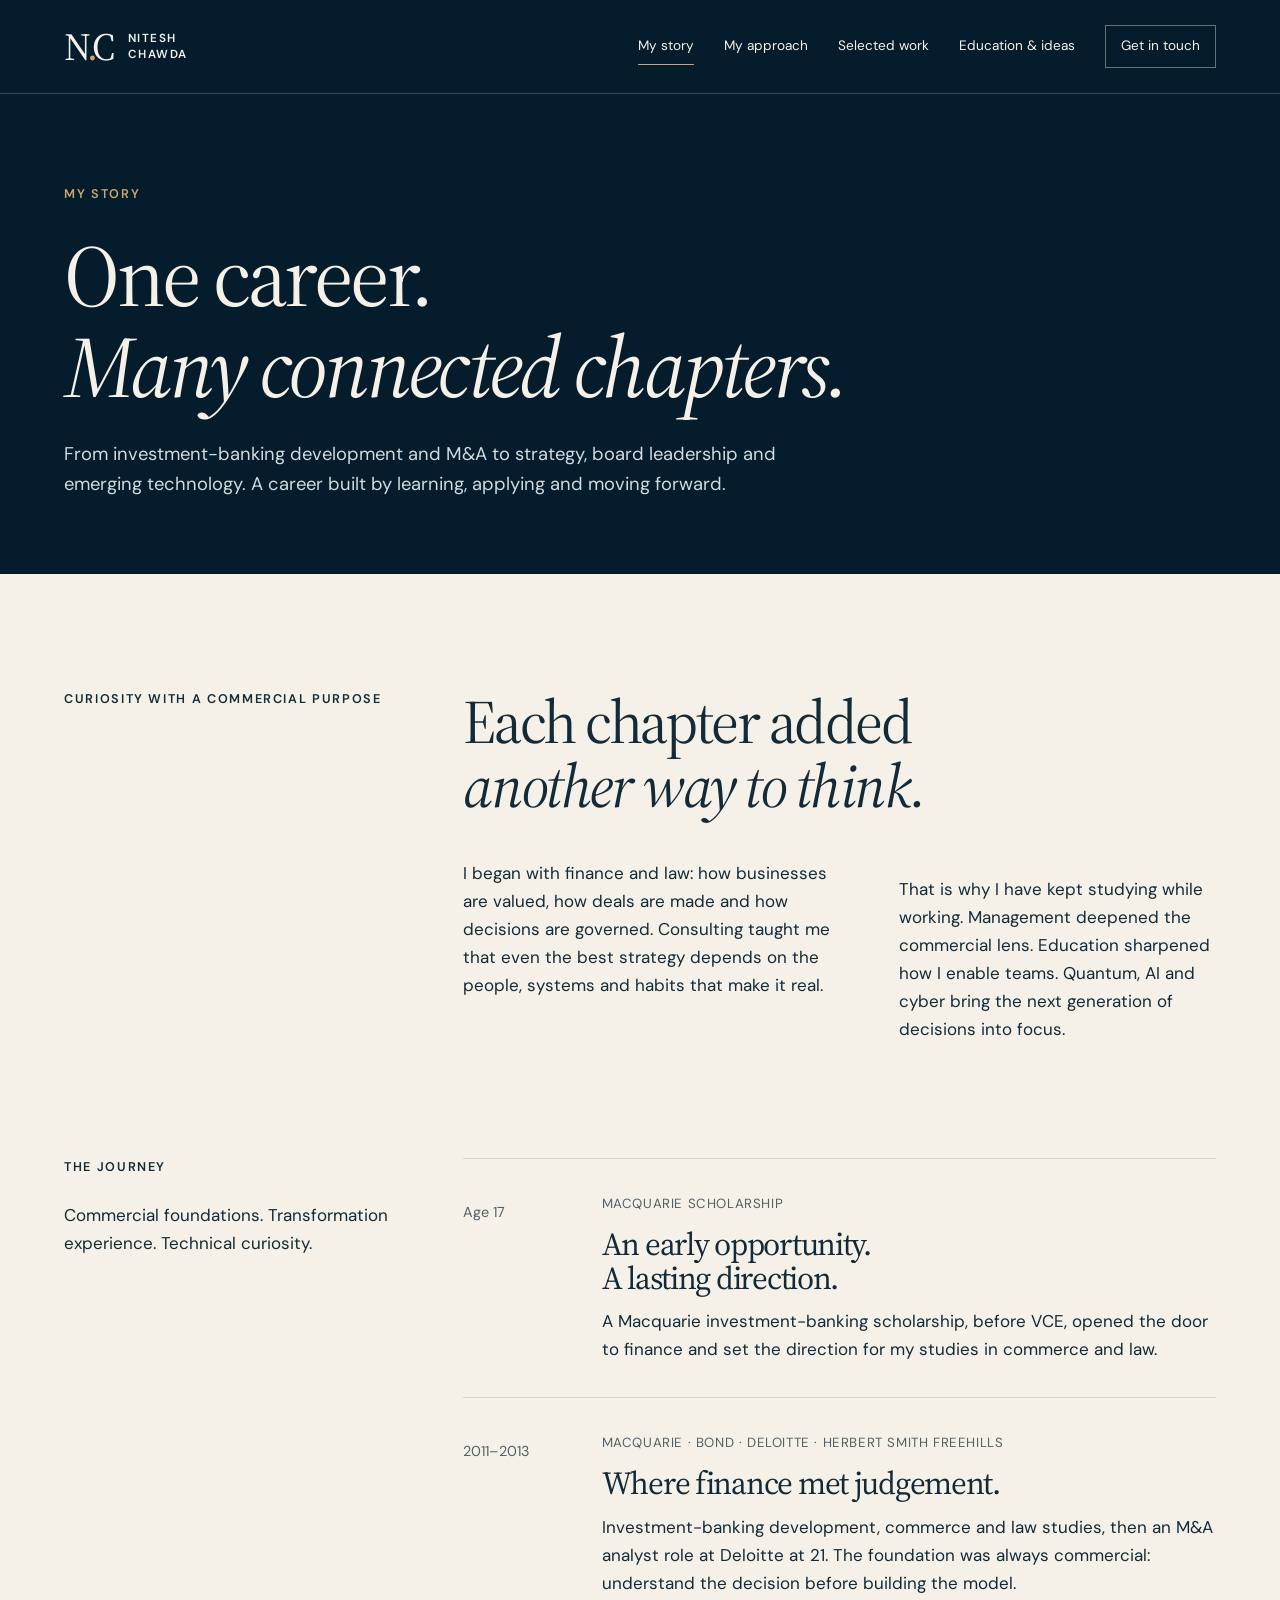
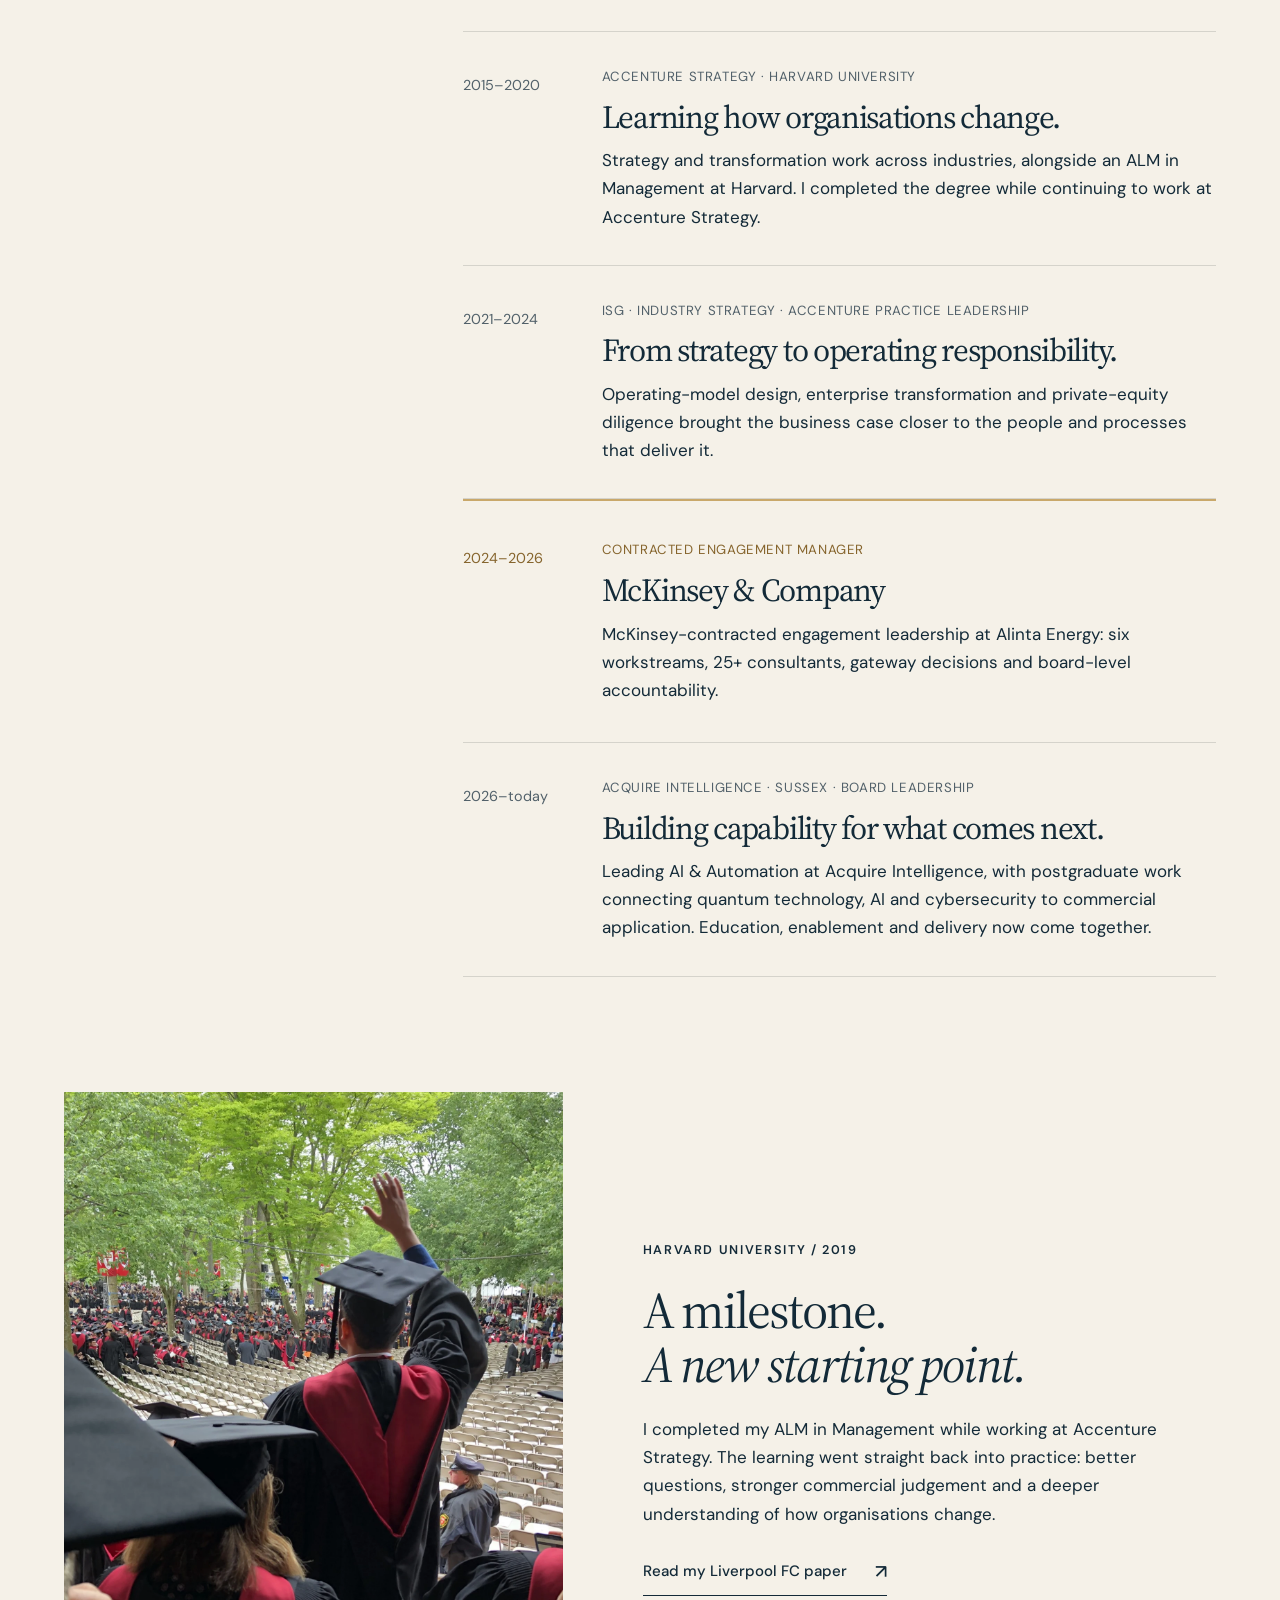
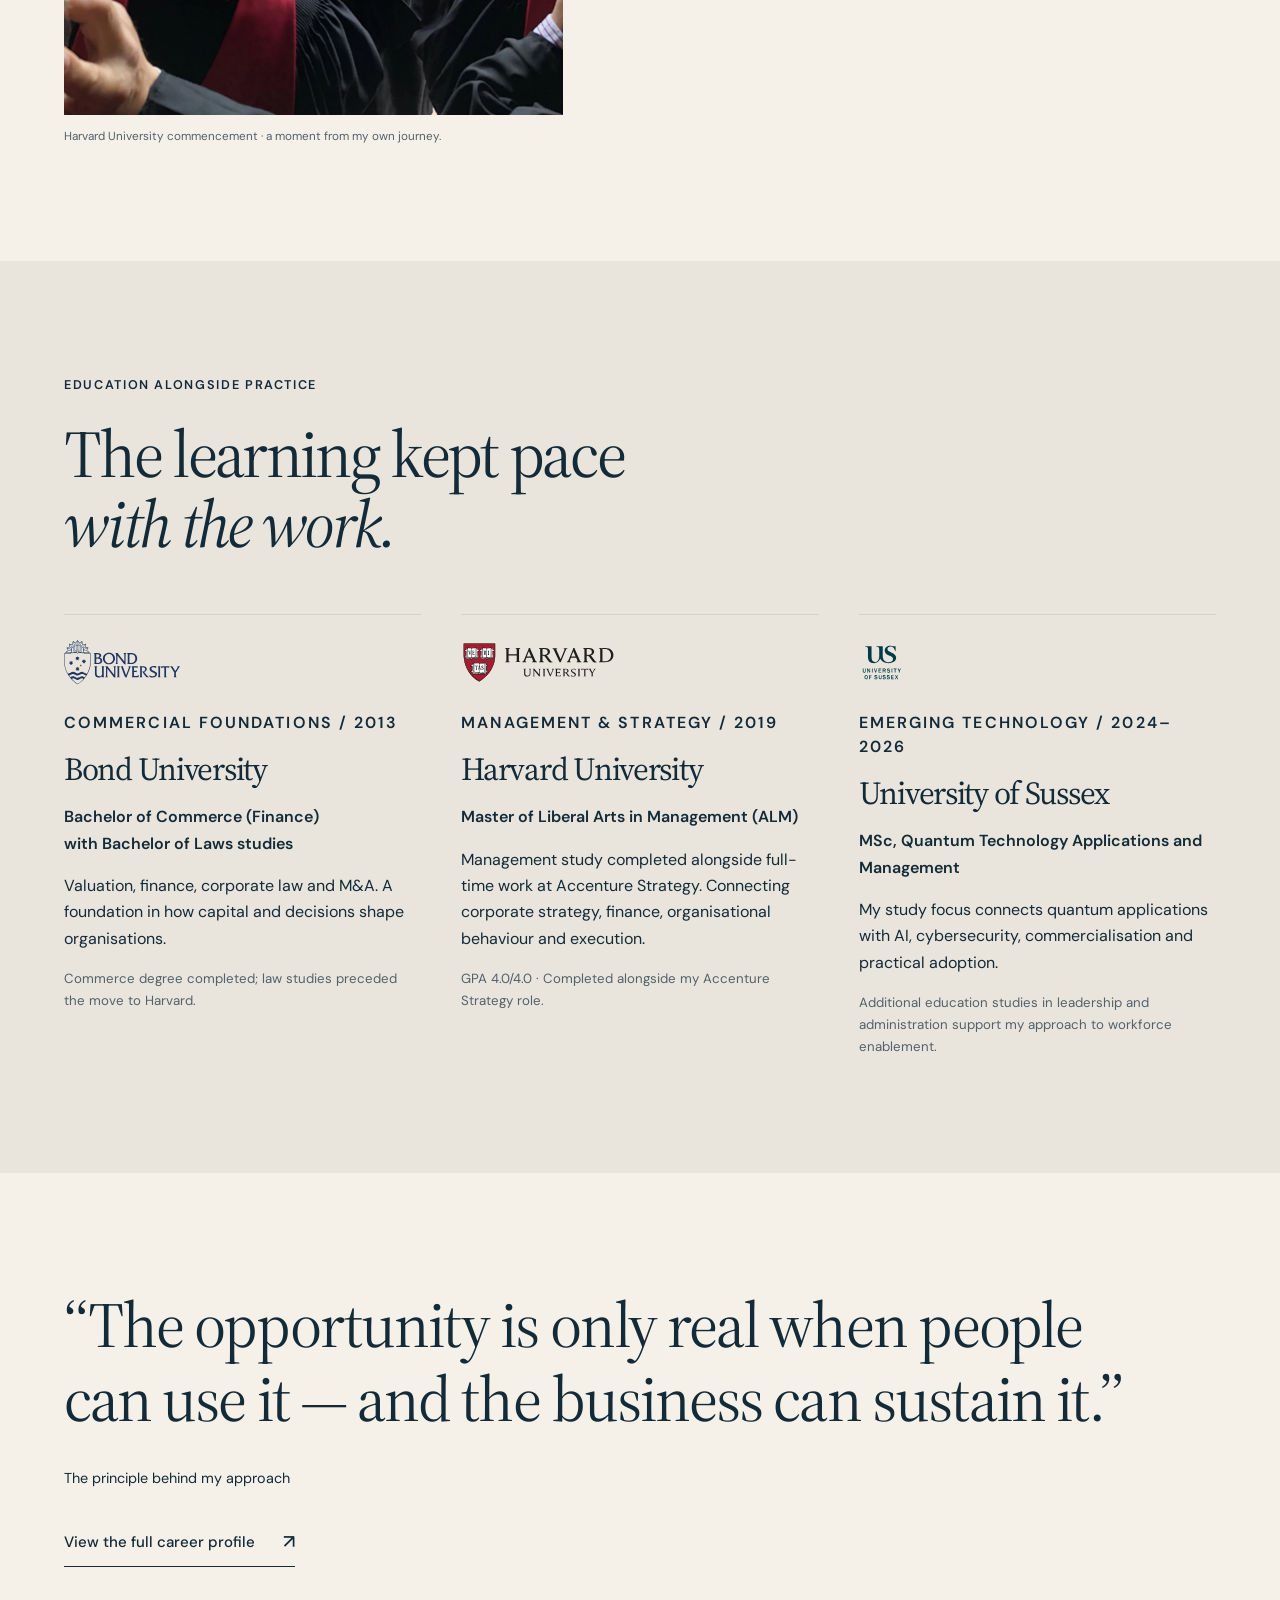
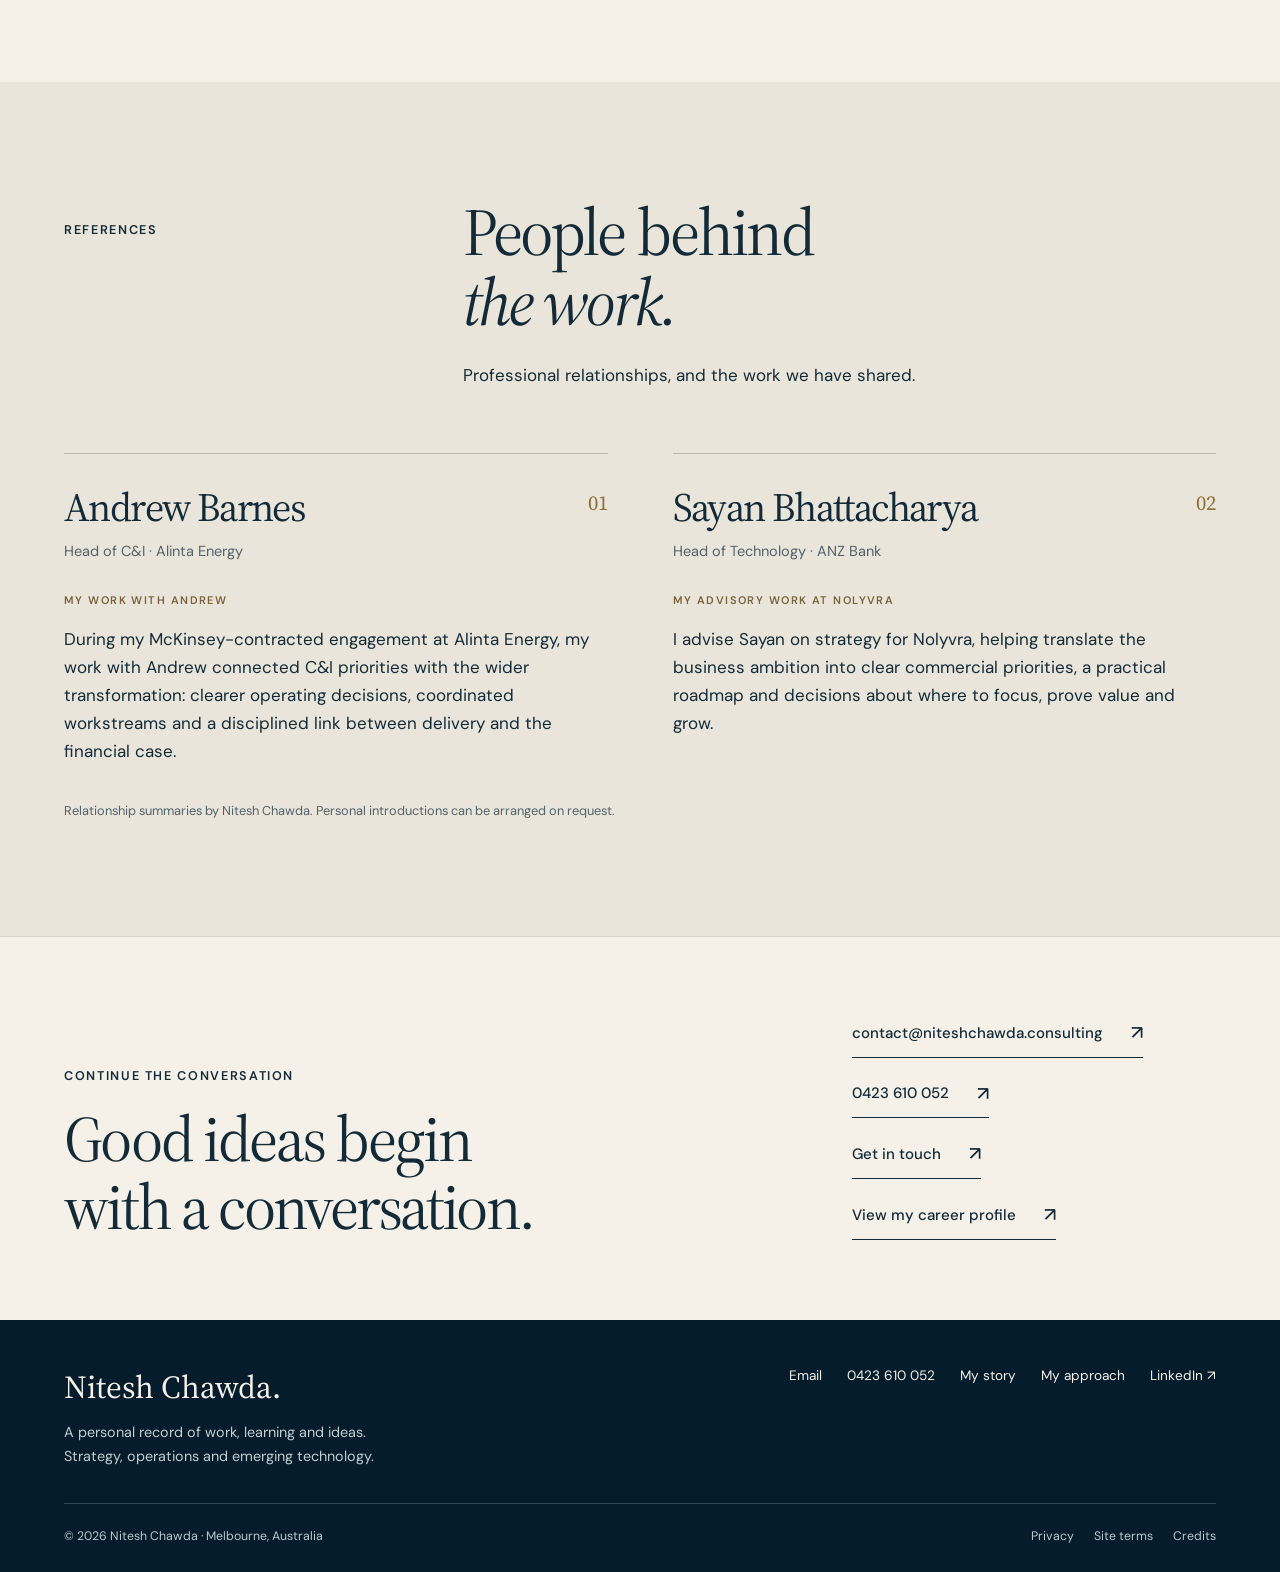
==== commit e490f9e0: "Refine portrait likeness and suit tailoring; match McKinsey heading size" ====
--- a/about.html
+++ b/about.html
@@ -15,7 +15,7 @@
 <link rel="preconnect" href="https://fonts.googleapis.com">
 <link rel="preconnect" href="https://fonts.gstatic.com" crossorigin>
 <link rel="stylesheet" href="assets/portfolio.css?v=20260925b">
-<link rel="stylesheet" href="assets/enhancements.css?v=20260925b">
+<link rel="stylesheet" href="assets/enhancements.css?v=20260925c">
 <script src="assets/portfolio.js?v=20260925b" defer></script>
 <script src="assets/enhancements.js?v=20260925b" defer></script>
 <script type="application/ld+json">{"@context": "https://schema.org", "@type": "ProfilePage", "url": "https://niteshchawda.consulting/about.html", "mainEntity": {"@type": "Person", "name": "Nitesh Chawda", "email": "contact@niteshchawda.consulting", "telephone": "+61423610052", "url": "https://niteshchawda.consulting/", "jobTitle": "Head of AI & Automation Practice", "worksFor": {"@type": "Organization", "name": "Acquire Intelligence"}, "sameAs": ["https://www.linkedin.com/in/nitesh-chawda-strategy-director/"], "alumniOf": [{"@type": "CollegeOrUniversity", "name": "Bond University"}, {"@type": "CollegeOrUniversity", "name": "Harvard University"}, {"@type": "CollegeOrUniversity", "name": "University of Sussex"}]}}</script>
--- a/assets/enhancements.css
+++ b/assets/enhancements.css
@@ -1,5 +1,5 @@
 .timeline-item.featured{background:transparent;color:var(--text);margin-inline:0;padding:38px 0;border-top:2px solid var(--brass);border-bottom:1px solid var(--line)}
-.timeline-item.featured p{color:var(--text)}.timeline-item.featured .timeline-date,.timeline-item.featured .role{color:#86652d}.timeline-item.featured h3{font-size:clamp(2.4rem,3.4vw,3.4rem)}
+.timeline-item.featured p{color:var(--text)}.timeline-item.featured .timeline-date,.timeline-item.featured .role{color:#86652d}.timeline-item.featured h3{font-size:2rem}
 .hero-welcome{min-height:min(900px,100svh)}.hero-welcome:before{z-index:1;opacity:1;background:linear-gradient(90deg,rgba(5,22,33,.94) 0%,rgba(5,22,33,.82) 30%,rgba(5,22,33,.08) 72%),linear-gradient(0deg,#051c2cf0,transparent 48%),linear-gradient(180deg,#051c2cba,transparent 22%)}.hero-welcome:after{display:none}.welcome-film{position:absolute;inset:0;width:100%;height:100%;object-fit:cover;object-position:62% center}.hero-welcome .wrap{z-index:2}.hero-welcome .hero-copy{margin-left:0;max-width:700px;padding-bottom:55px}.hero-welcome h1{font-size:clamp(3.3rem,6.8vw,6.8rem)}.hero-welcome .intro{max-width:480px}.hero-welcome .eyebrow{max-width:460px}.hero-media-note{display:flex;align-items:center;gap:22px;margin-bottom:18px;font-size:.69rem;color:#d3d9d9}.hero-media-note button{font-size:.7rem}.impact-strip{background:var(--navy);color:var(--cream);padding:35px 0 26px;border-top:1px solid #ffffff24}.impact-grid{display:grid;grid-template-columns:repeat(3,1fr);gap:40px}.impact-grid>div{padding-left:25px;border-left:1px solid #c9a86a70}.impact-grid strong{display:block;font:clamp(3rem,5.5vw,5rem)/1.1 var(--serif);color:var(--brass);font-variant-numeric:tabular-nums;letter-spacing:-.04em}.impact-grid span{display:block;font-size:.9rem;margin-top:9px}.impact-note{font-size:.71rem;color:#a8bac3;margin-top:25px}
 .references{background:#eae5db}.reference-grid{display:grid;grid-template-columns:1fr 1fr;gap:65px}.reference-card{position:relative;border-top:1px solid #bdb5a6;padding-top:32px}.reference-card h3{font-size:2.5rem;padding-right:45px}.reference-number{position:absolute;right:0;top:34px;color:#8f703b;font:1.3rem var(--serif)}.reference-role{font-size:.91rem;color:var(--muted);margin-top:12px!important;margin-bottom:28px}.reference-card .eyebrow{font-size:.69rem;color:#7b6139;margin-bottom:10px}.reference-note{font-size:.8rem;color:var(--muted);margin-top:35px}
 .speaking-grid,.commencement-grid{display:grid;grid-template-columns:1.2fr 1fr;gap:65px;align-items:center}.editorial-photo{margin:0}.editorial-photo img{width:100%;height:auto}.editorial-photo figcaption{font-size:.73rem;color:var(--muted);margin-top:13px;line-height:1.5}.speaking-grid h2,.commencement-grid h2{font-size:clamp(2.6rem,4vw,4rem);margin:24px 0}.speaking-grid p:not(.eyebrow),.commencement-grid p:not(.eyebrow){max-width:580px}.speaking-grid .text-link,.commencement-grid .text-link{margin-top:28px}.speaking-grid{grid-template-columns:1.35fr 1fr;gap:50px}.speaking-grid .editorial-photo img{aspect-ratio:4/3;object-fit:cover;object-position:58%}.commencement-section{padding-top:0}.commencement-grid{grid-template-columns:1fr 1.15fr;gap:80px}.commencement-grid .editorial-photo img{max-height:650px;aspect-ratio:4/5;object-fit:cover;object-position:58% 28%}
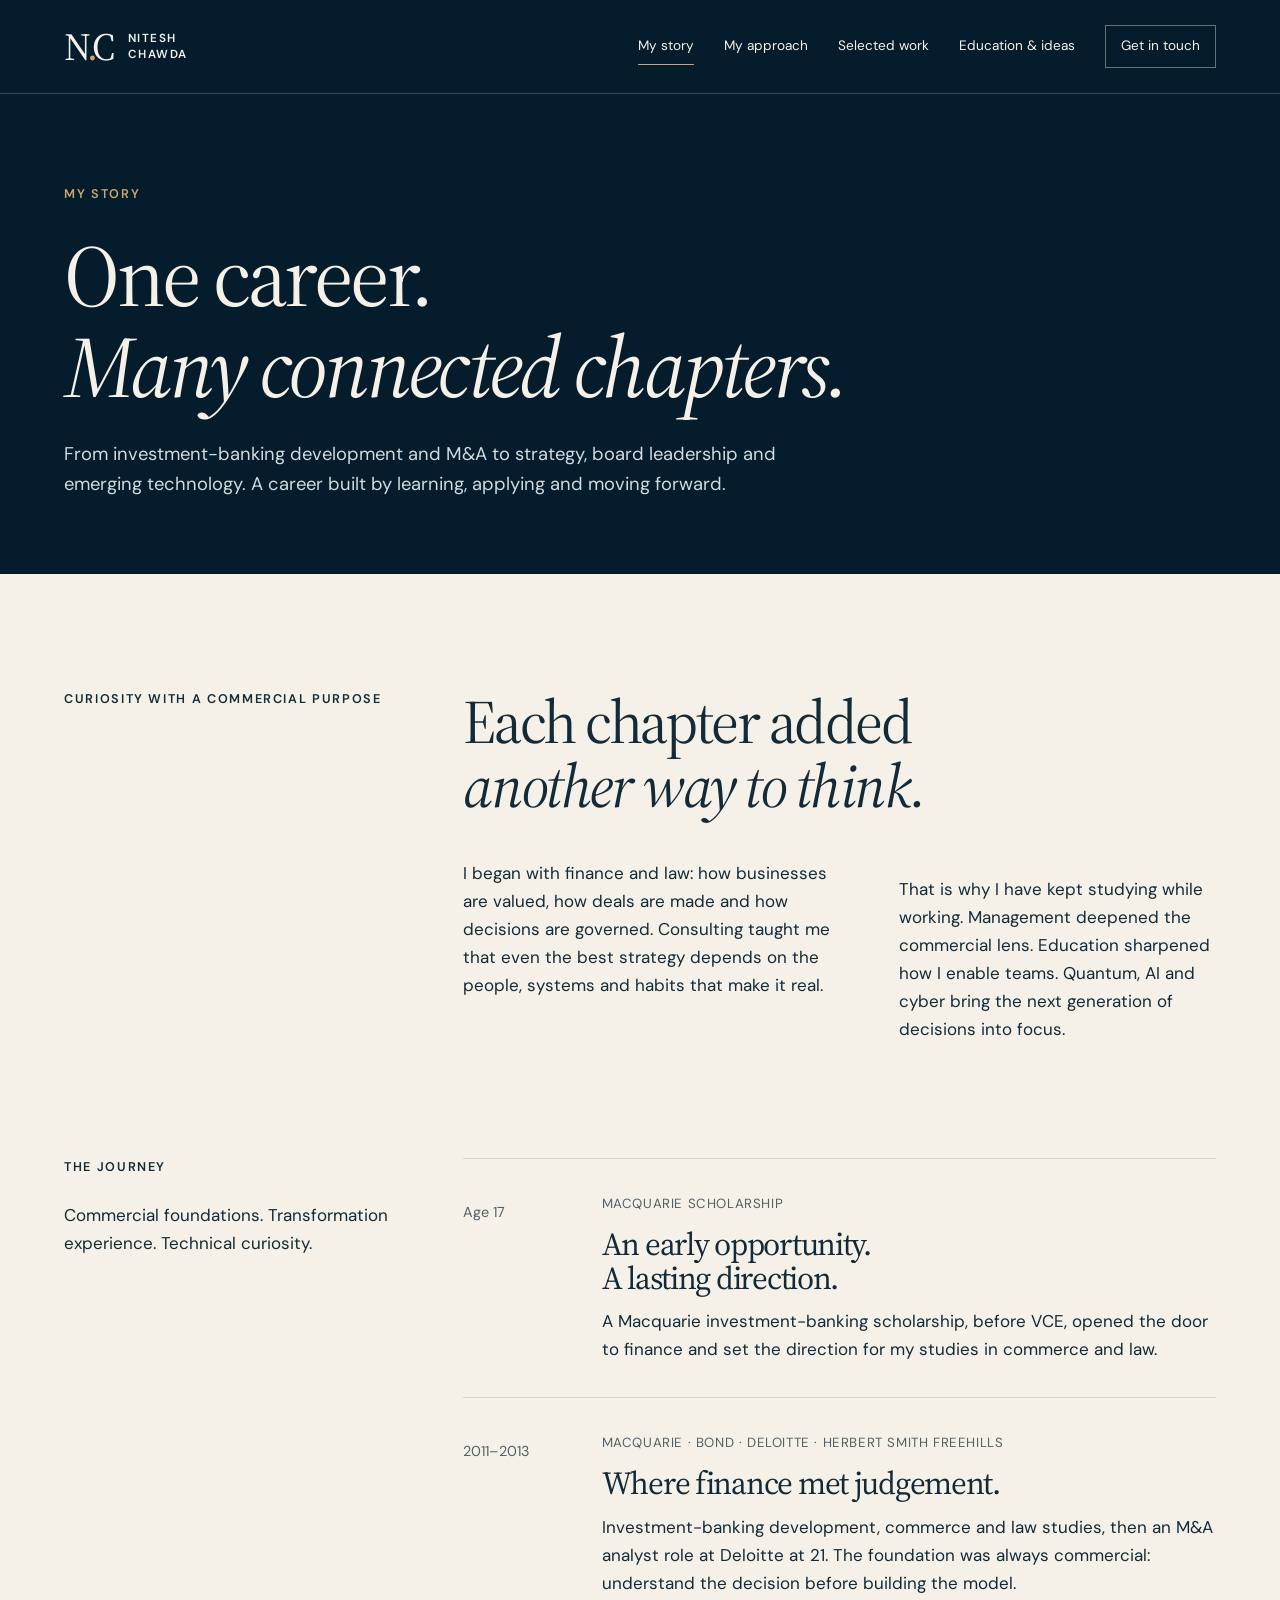
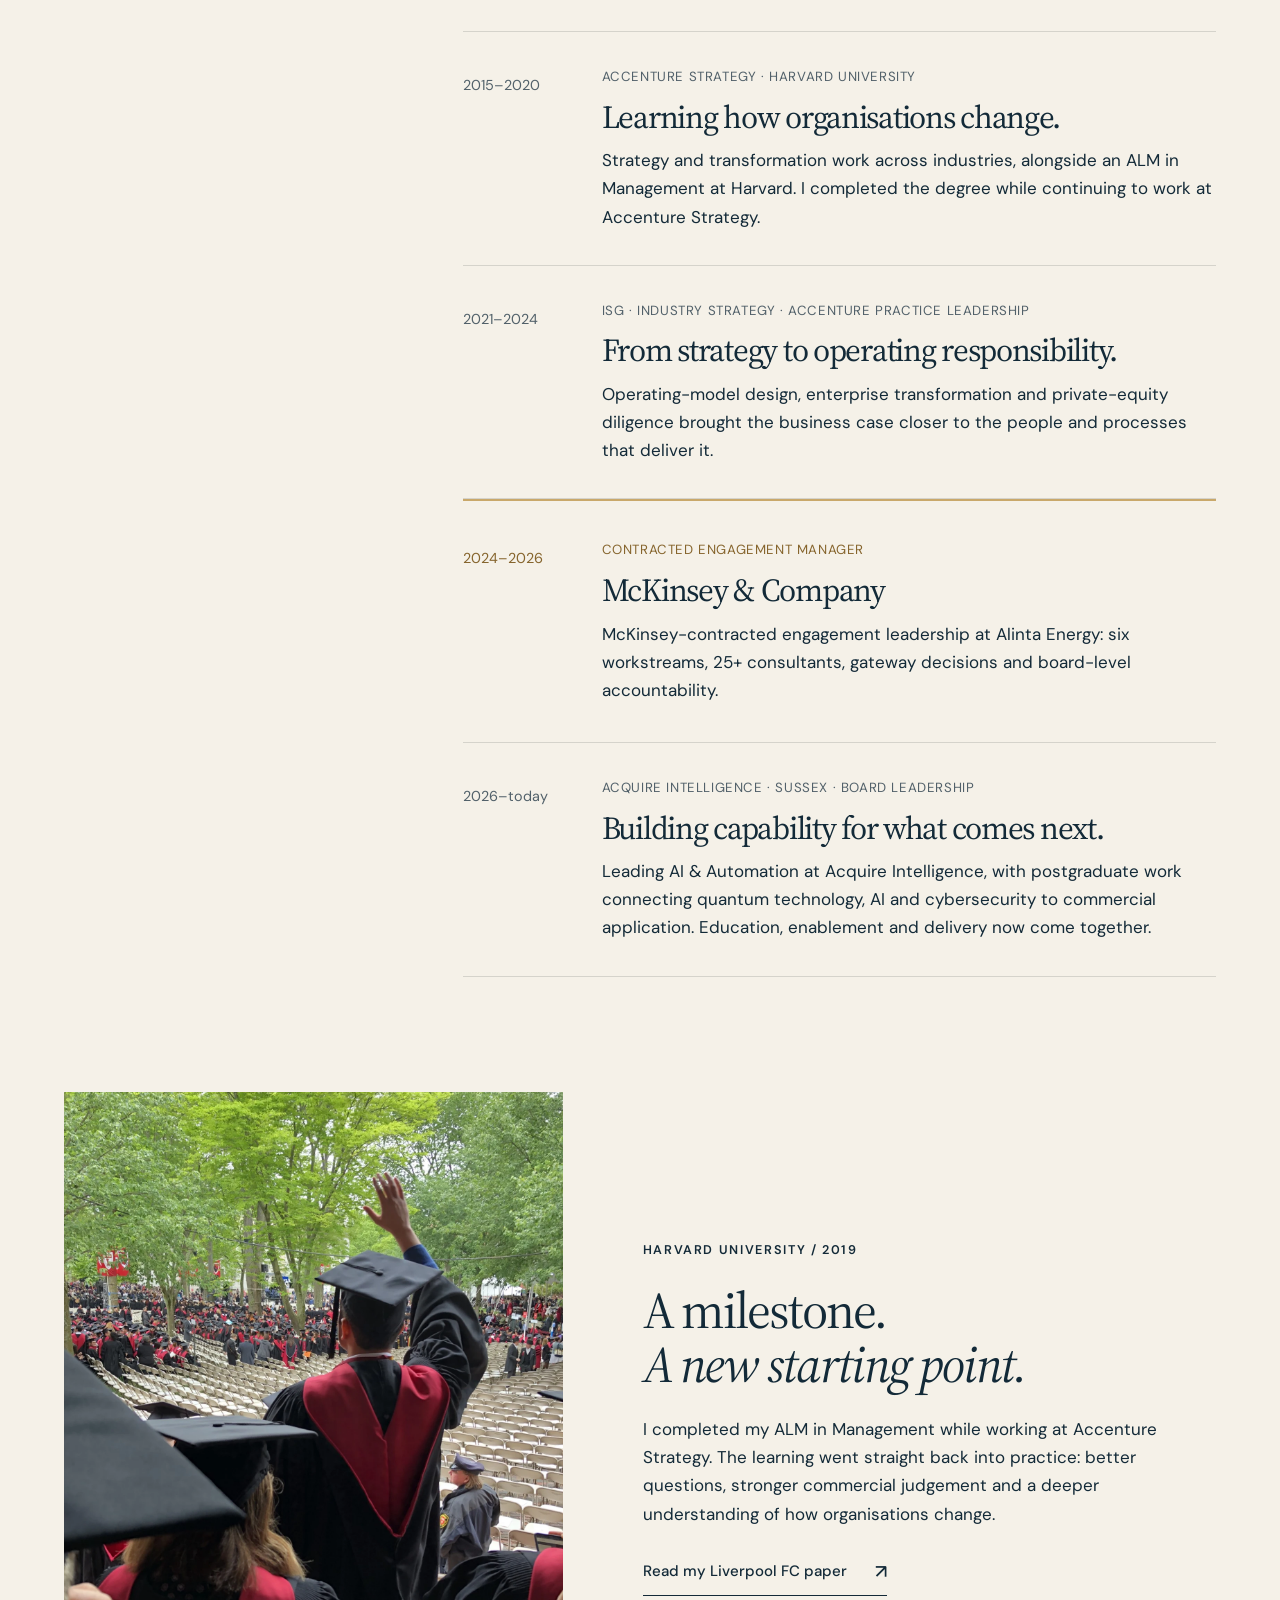
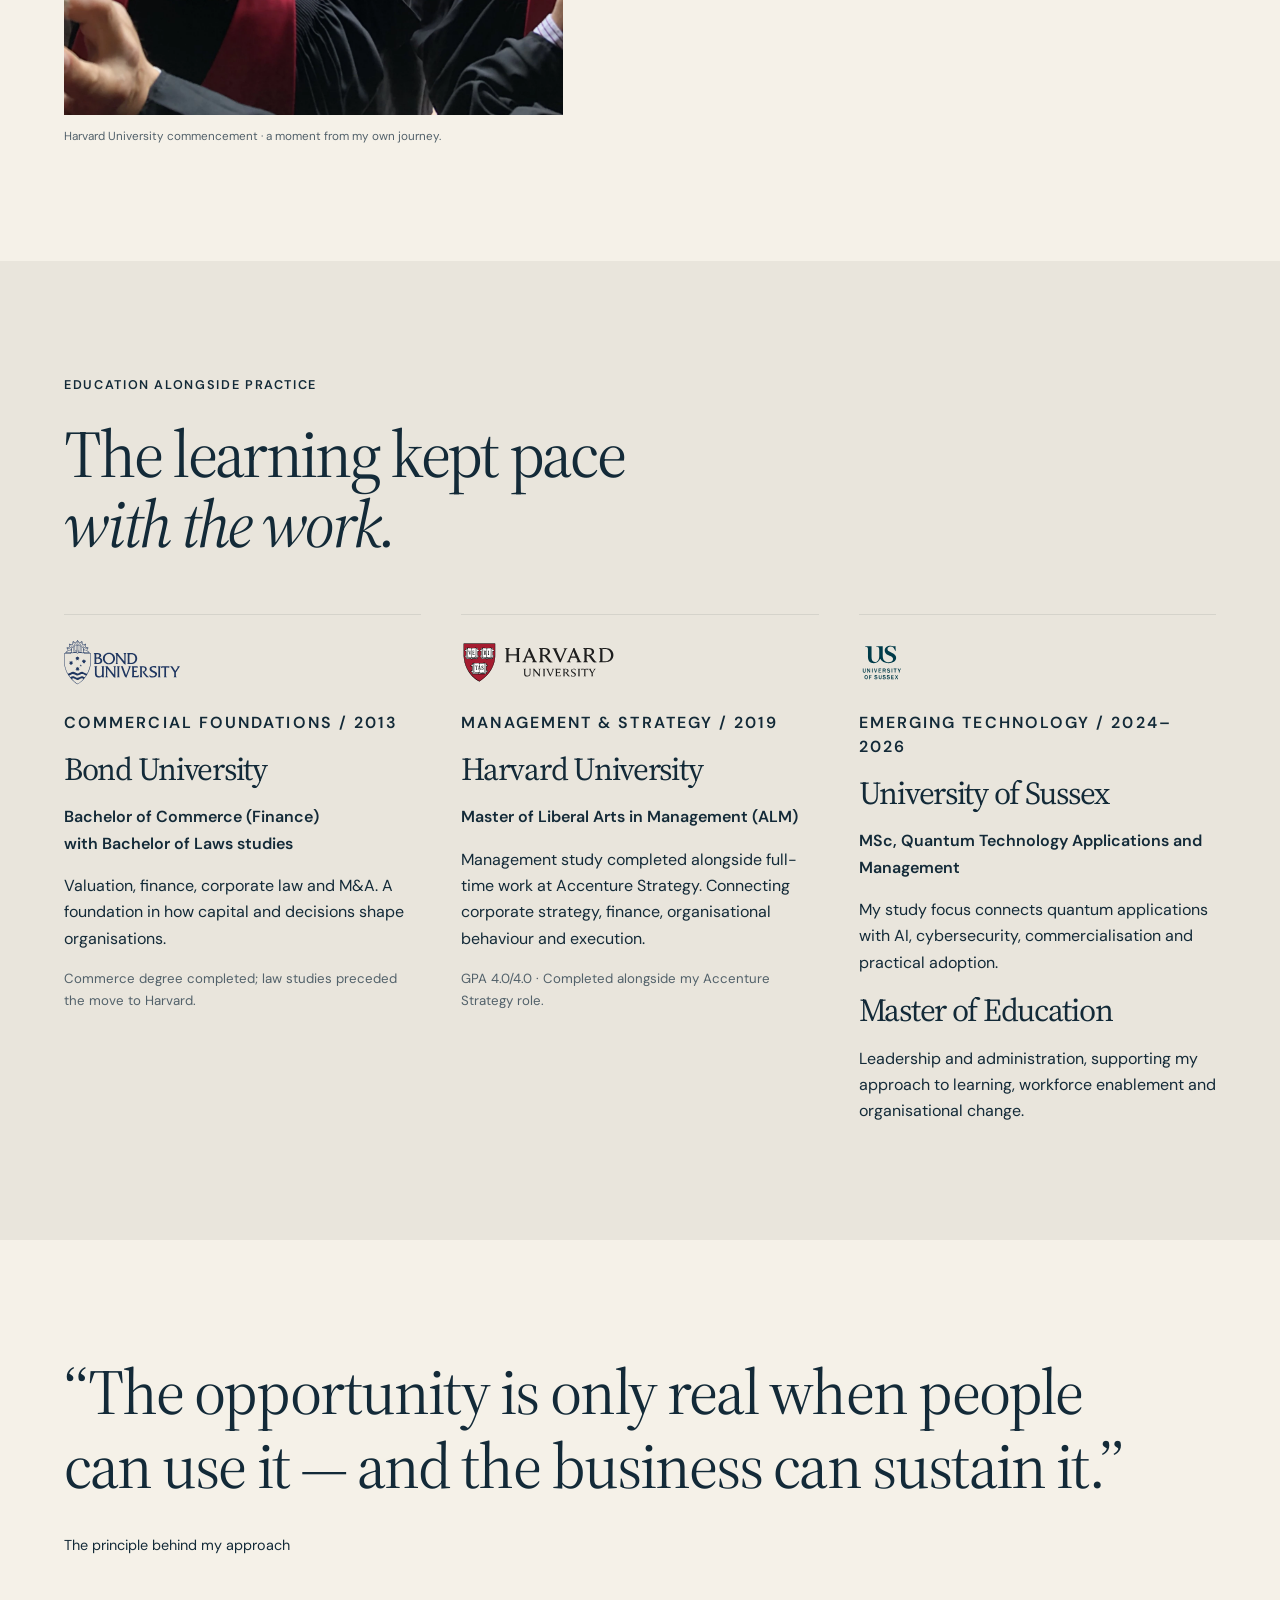
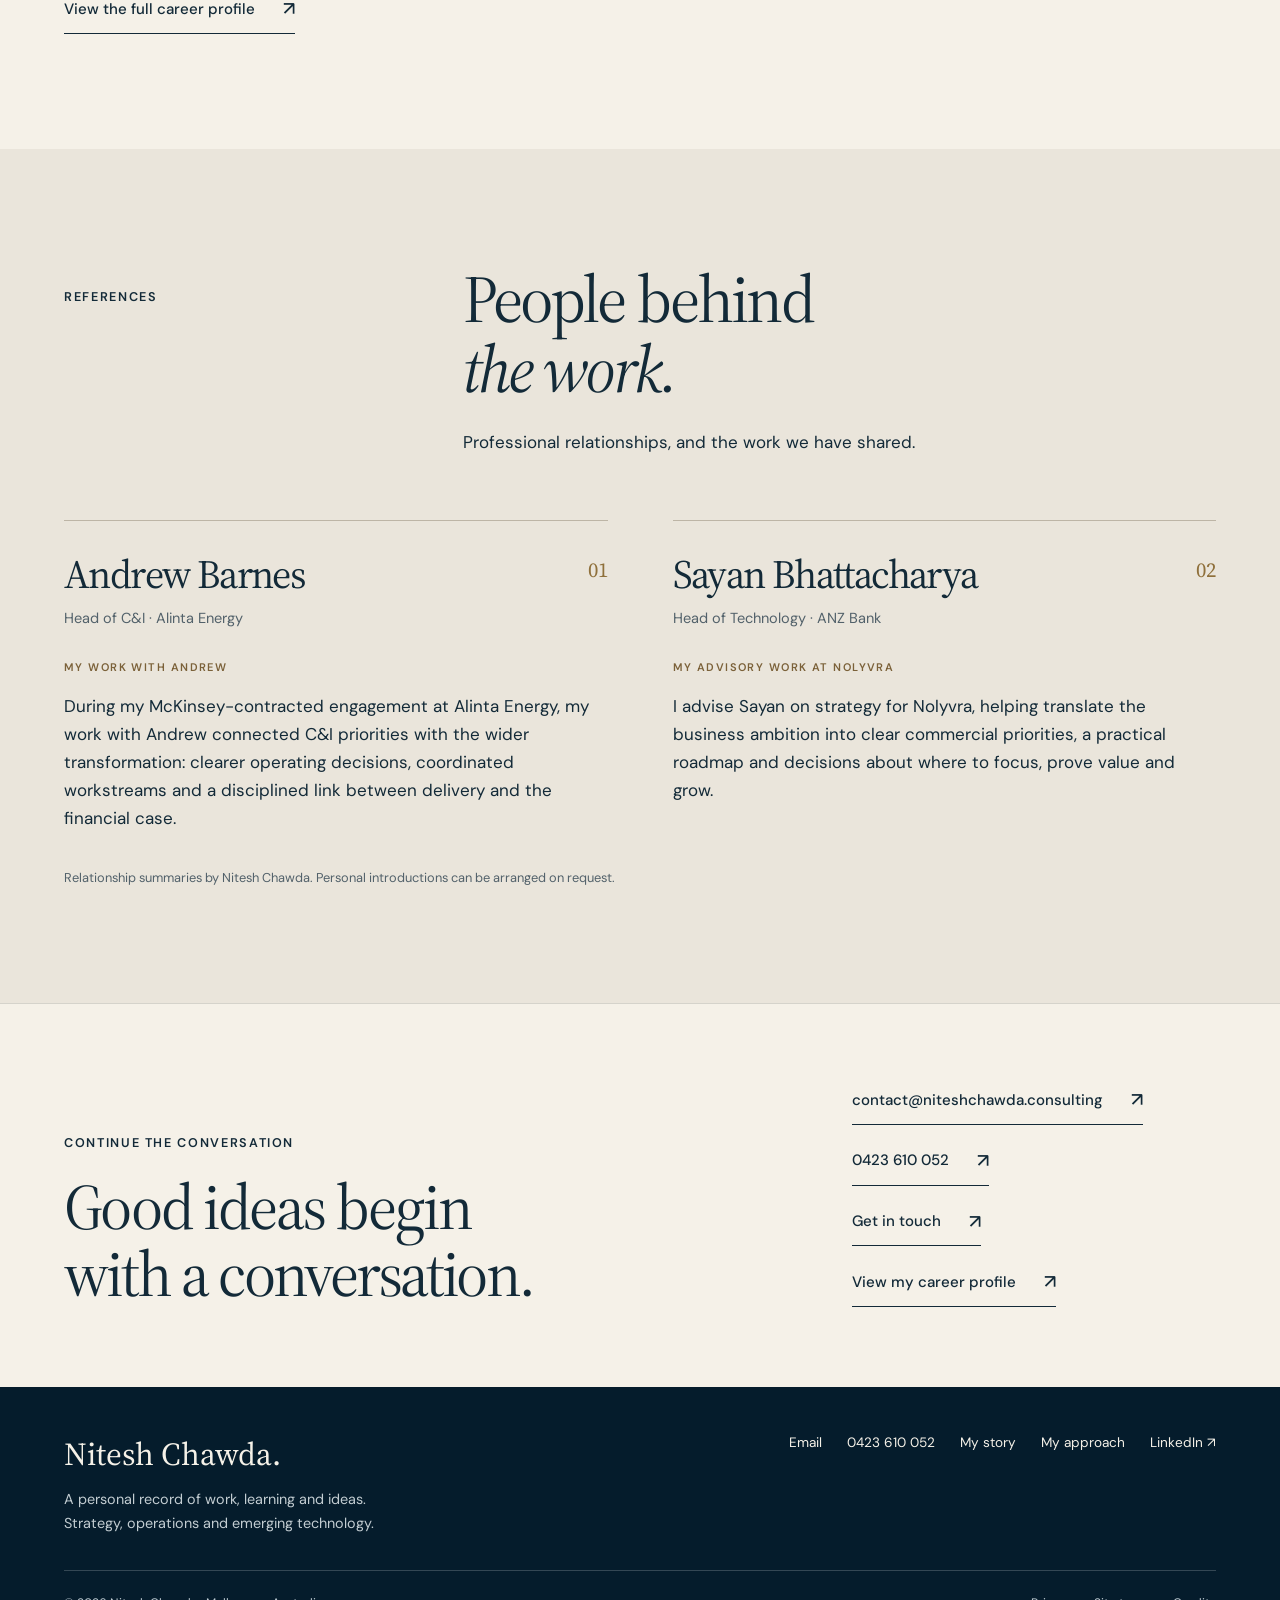
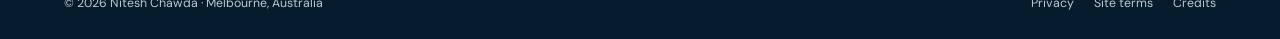
==== commit 2a88506d: "Add Master of Education to education and profile sections" ====
--- a/about.html
+++ b/about.html
@@ -15,9 +15,9 @@
 <link rel="preconnect" href="https://fonts.googleapis.com">
 <link rel="preconnect" href="https://fonts.gstatic.com" crossorigin>
 <link rel="stylesheet" href="assets/portfolio.css?v=20260925b">
-<link rel="stylesheet" href="assets/enhancements.css?v=20260925c">
+<link rel="stylesheet" href="assets/enhancements.css?v=20260925d">
 <script src="assets/portfolio.js?v=20260925b" defer></script>
-<script src="assets/enhancements.js?v=20260925b" defer></script>
+<script src="assets/enhancements.js?v=20260925d" defer></script>
 <script type="application/ld+json">{"@context": "https://schema.org", "@type": "ProfilePage", "url": "https://niteshchawda.consulting/about.html", "mainEntity": {"@type": "Person", "name": "Nitesh Chawda", "email": "contact@niteshchawda.consulting", "telephone": "+61423610052", "url": "https://niteshchawda.consulting/", "jobTitle": "Head of AI & Automation Practice", "worksFor": {"@type": "Organization", "name": "Acquire Intelligence"}, "sameAs": ["https://www.linkedin.com/in/nitesh-chawda-strategy-director/"], "alumniOf": [{"@type": "CollegeOrUniversity", "name": "Bond University"}, {"@type": "CollegeOrUniversity", "name": "Harvard University"}, {"@type": "CollegeOrUniversity", "name": "University of Sussex"}]}}</script>
 </head>
 <body><a class="skip" href="#main">Skip to content</a>
@@ -189,7 +189,11 @@
 <p class="degree">MSc, Quantum Technology Applications and Management
 </p>
 <p>My study focus connects quantum applications with AI, cybersecurity, commercialisation and practical adoption.
-</p><small>Additional education studies in leadership and administration support my approach to workforce enablement.</small>
+</p>
+<h3>Master of Education
+</h3>
+<p>Leadership and administration, supporting my approach to learning, workforce enablement and organisational change.
+</p>
 </article>
 </div>
 </div>
--- a/assets/enhancements.css
+++ b/assets/enhancements.css
@@ -1,14 +1,14 @@
 .timeline-item.featured{background:transparent;color:var(--text);margin-inline:0;padding:38px 0;border-top:2px solid var(--brass);border-bottom:1px solid var(--line)}
 .timeline-item.featured p{color:var(--text)}.timeline-item.featured .timeline-date,.timeline-item.featured .role{color:#86652d}.timeline-item.featured h3{font-size:2rem}
-.hero-welcome{min-height:min(900px,100svh)}.hero-welcome:before{z-index:1;opacity:1;background:linear-gradient(90deg,rgba(5,22,33,.94) 0%,rgba(5,22,33,.82) 30%,rgba(5,22,33,.08) 72%),linear-gradient(0deg,#051c2cf0,transparent 48%),linear-gradient(180deg,#051c2cba,transparent 22%)}.hero-welcome:after{display:none}.welcome-film{position:absolute;inset:0;width:100%;height:100%;object-fit:cover;object-position:62% center}.hero-welcome .wrap{z-index:2}.hero-welcome .hero-copy{margin-left:0;max-width:700px;padding-bottom:55px}.hero-welcome h1{font-size:clamp(3.3rem,6.8vw,6.8rem)}.hero-welcome .intro{max-width:480px}.hero-welcome .eyebrow{max-width:460px}.hero-media-note{display:flex;align-items:center;gap:22px;margin-bottom:18px;font-size:.69rem;color:#d3d9d9}.hero-media-note button{font-size:.7rem}.impact-strip{background:var(--navy);color:var(--cream);padding:35px 0 26px;border-top:1px solid #ffffff24}.impact-grid{display:grid;grid-template-columns:repeat(3,1fr);gap:40px}.impact-grid>div{padding-left:25px;border-left:1px solid #c9a86a70}.impact-grid strong{display:block;font:clamp(3rem,5.5vw,5rem)/1.1 var(--serif);color:var(--brass);font-variant-numeric:tabular-nums;letter-spacing:-.04em}.impact-grid span{display:block;font-size:.9rem;margin-top:9px}.impact-note{font-size:.71rem;color:#a8bac3;margin-top:25px}
+.hero-welcome{min-height:min(900px,100svh)}.hero-welcome:before{z-index:1;opacity:1;background:linear-gradient(90deg,rgba(5,22,33,.94) 0%,rgba(5,22,33,.82) 30%,rgba(5,22,33,.08) 72%),linear-gradient(0deg,#051c2cf0,transparent 48%),linear-gradient(180deg,#051c2cba,transparent 22%)}.hero-welcome:after{display:none}.welcome-image{position:absolute;inset:0;width:100%;height:100%;object-fit:cover;object-position:62% center}.hero-welcome .wrap{z-index:2}.hero-welcome .hero-copy{margin-left:0;max-width:700px;padding-bottom:55px}.hero-welcome h1{font-size:clamp(3.3rem,6.8vw,6.8rem)}.hero-welcome .intro{max-width:480px}.hero-welcome .eyebrow{max-width:460px}.impact-strip{background:var(--navy);color:var(--cream);padding:35px 0 26px;border-top:1px solid #ffffff24}.impact-grid{display:grid;grid-template-columns:repeat(3,1fr);gap:40px}.impact-grid>div{padding-left:25px;border-left:1px solid #c9a86a70}.impact-grid strong{display:block;font:clamp(3rem,5.5vw,5rem)/1.1 var(--serif);color:var(--brass);font-variant-numeric:tabular-nums;letter-spacing:-.04em}.impact-grid span{display:block;font-size:.9rem;margin-top:9px}.impact-note{font-size:.71rem;color:#a8bac3;margin-top:25px}
 .references{background:#eae5db}.reference-grid{display:grid;grid-template-columns:1fr 1fr;gap:65px}.reference-card{position:relative;border-top:1px solid #bdb5a6;padding-top:32px}.reference-card h3{font-size:2.5rem;padding-right:45px}.reference-number{position:absolute;right:0;top:34px;color:#8f703b;font:1.3rem var(--serif)}.reference-role{font-size:.91rem;color:var(--muted);margin-top:12px!important;margin-bottom:28px}.reference-card .eyebrow{font-size:.69rem;color:#7b6139;margin-bottom:10px}.reference-note{font-size:.8rem;color:var(--muted);margin-top:35px}
 .speaking-grid,.commencement-grid{display:grid;grid-template-columns:1.2fr 1fr;gap:65px;align-items:center}.editorial-photo{margin:0}.editorial-photo img{width:100%;height:auto}.editorial-photo figcaption{font-size:.73rem;color:var(--muted);margin-top:13px;line-height:1.5}.speaking-grid h2,.commencement-grid h2{font-size:clamp(2.6rem,4vw,4rem);margin:24px 0}.speaking-grid p:not(.eyebrow),.commencement-grid p:not(.eyebrow){max-width:580px}.speaking-grid .text-link,.commencement-grid .text-link{margin-top:28px}.speaking-grid{grid-template-columns:1.35fr 1fr;gap:50px}.speaking-grid .editorial-photo img{aspect-ratio:4/3;object-fit:cover;object-position:58%}.commencement-section{padding-top:0}.commencement-grid{grid-template-columns:1fr 1.15fr;gap:80px}.commencement-grid .editorial-photo img{max-height:650px;aspect-ratio:4/5;object-fit:cover;object-position:58% 28%}
 .paper-reader{margin:65px 0 30px}.paper-toolbar{display:flex;align-items:center;flex-wrap:wrap;gap:14px;margin:20px 0 12px;font-size:.8rem}.paper-toolbar a{border-bottom:1px solid currentColor}.paper-toolbar button{border:1px solid #b3b8b6;background:transparent;color:var(--navy);min-width:40px;min-height:40px;font-size:1.2rem}.paper-toolbar output{font-variant-numeric:tabular-nums;min-width:45px;text-align:center}.paper-viewport{height:620px;max-height:75svh;overflow:auto;overscroll-behavior:contain;background:#d8d7d0;border:1px solid #b9bdb8;padding:18px;scrollbar-color:#857047 #d8d7d0}.paper-viewport:focus-visible{outline:3px solid #986e29;outline-offset:4px}.paper-pages{width:100%;min-width:100%;transition:width .2s}.paper-pages figure{margin:0 0 25px;background:white;box-shadow:0 3px 12px #051c2c15}.paper-pages img{width:100%;height:auto;max-width:none}.paper-pages figcaption{padding:9px 15px;font-size:.72rem;color:#52616a;border-top:1px solid #ddd}.paper-help{font-size:.8rem;color:var(--muted)}
 .footer-links{flex-wrap:wrap;max-width:600px}.method-panel{min-height:300px}.learning-item:before{content:'';display:block;width:155px;height:45px;background:center left/contain no-repeat;margin-bottom:26px}.learning-item:nth-child(1):before{background-image:url('logos/bond.svg')}.learning-item:nth-child(2):before{background-image:url('logos/harvard.svg')}.learning-item:nth-child(3):before{background-image:url('logos/sussex.svg')}
 @media(max-width:1000px){.speaking-grid,.commencement-grid{gap:40px}.hero-welcome .hero-copy{max-width:560px}.hero-welcome h1{font-size:5rem}}
-@media(max-width:800px){.hero-welcome{min-height:900px;min-height:100svh;padding-top:140px}.hero-welcome:before{background:linear-gradient(0deg,#051c2c 0%,#051c2cc9 50%,#051c2c22 82%,#051c2caa),linear-gradient(90deg,#051c2c55,transparent)}.welcome-film{object-position:63% center}.hero-welcome .hero-copy{padding-top:130px;padding-bottom:36px}.hero-welcome h1{font-size:clamp(3.5rem,10vw,5rem)}.hero-welcome .intro{max-width:520px}.impact-grid{gap:15px}.impact-grid>div{padding-left:15px}.impact-grid strong{font-size:clamp(2.15rem,6.5vw,3.7rem)}.impact-grid span{font-size:.74rem}.impact-note{font-size:.66rem}.reference-grid{gap:40px}.reference-card h3{font-size:2rem}.speaking-grid,.commencement-grid{grid-template-columns:1fr;gap:35px}.speaking-grid .editorial-photo img{aspect-ratio:16/10}.commencement-grid .editorial-photo img{max-height:590px}.paper-viewport{height:500px;padding:8px}.paper-toolbar{gap:12px}.timeline-item.featured{padding:30px 0}}
-@media(max-width:520px){.reference-grid{grid-template-columns:1fr}.impact-grid{grid-template-columns:1fr 1fr;row-gap:25px}.impact-grid>div:last-child{grid-column:1/-1}.impact-grid>div:last-child strong{font-size:3.2rem}.impact-grid strong{font-size:2.8rem}.hero-media-note{font-size:.62rem;gap:14px}.hero-welcome .hero-copy{padding-top:160px}.hero-welcome .hero-bottom span:nth-child(2){max-width:290px}.paper-toolbar a{font-size:.75rem}.reference-role{margin-bottom:20px}.speaking-grid .editorial-photo img{aspect-ratio:4/3}}
+@media(max-width:800px){.hero-welcome{min-height:900px;min-height:100svh;padding-top:140px}.hero-welcome:before{background:linear-gradient(0deg,#051c2c 0%,#051c2cc9 50%,#051c2c22 82%,#051c2caa),linear-gradient(90deg,#051c2c55,transparent)}.welcome-image{object-position:63% center}.hero-welcome .hero-copy{padding-top:130px;padding-bottom:36px}.hero-welcome h1{font-size:clamp(3.5rem,10vw,5rem)}.hero-welcome .intro{max-width:520px}.impact-grid{gap:15px}.impact-grid>div{padding-left:15px}.impact-grid strong{font-size:clamp(2.15rem,6.5vw,3.7rem)}.impact-grid span{font-size:.74rem}.impact-note{font-size:.66rem}.reference-grid{gap:40px}.reference-card h3{font-size:2rem}.speaking-grid,.commencement-grid{grid-template-columns:1fr;gap:35px}.speaking-grid .editorial-photo img{aspect-ratio:16/10}.commencement-grid .editorial-photo img{max-height:590px}.paper-viewport{height:500px;padding:8px}.paper-toolbar{gap:12px}.timeline-item.featured{padding:30px 0}}
+@media(max-width:520px){.reference-grid{grid-template-columns:1fr}.impact-grid{grid-template-columns:1fr 1fr;row-gap:25px}.impact-grid>div:last-child{grid-column:1/-1}.impact-grid>div:last-child strong{font-size:3.2rem}.impact-grid strong{font-size:2.8rem}.hero-welcome .hero-copy{padding-top:160px}.hero-welcome .hero-bottom span:nth-child(2){max-width:290px}.paper-toolbar a{font-size:.75rem}.reference-role{margin-bottom:20px}.speaking-grid .editorial-photo img{aspect-ratio:4/3}}
 @media(prefers-reduced-motion:reduce){.paper-pages{transition:none}}
-@media print{.welcome-film,.hero-media-note,.impact-strip,.speaking-section,.paper-reader{display:none}.timeline-item.featured{background:white!important}.learning-item:before{display:none}.reference-grid{display:block}.reference-card{break-inside:avoid;margin-bottom:25px}.commencement-grid{display:block}.commencement-grid img{max-height:220px;width:auto}.editorial-photo{break-inside:avoid}}
+@media print{.welcome-image,.impact-strip,.speaking-section,.paper-reader{display:none}.timeline-item.featured{background:white!important}.learning-item:before{display:none}.reference-grid{display:block}.reference-card{break-inside:avoid;margin-bottom:25px}.commencement-grid{display:block}.commencement-grid img{max-height:220px;width:auto}.editorial-photo{break-inside:avoid}}
 @media(max-width:420px){.global-experience .global-map-detail{min-height:285px;align-content:start}}
 .paper-toolbar button:disabled{opacity:.35;cursor:default}
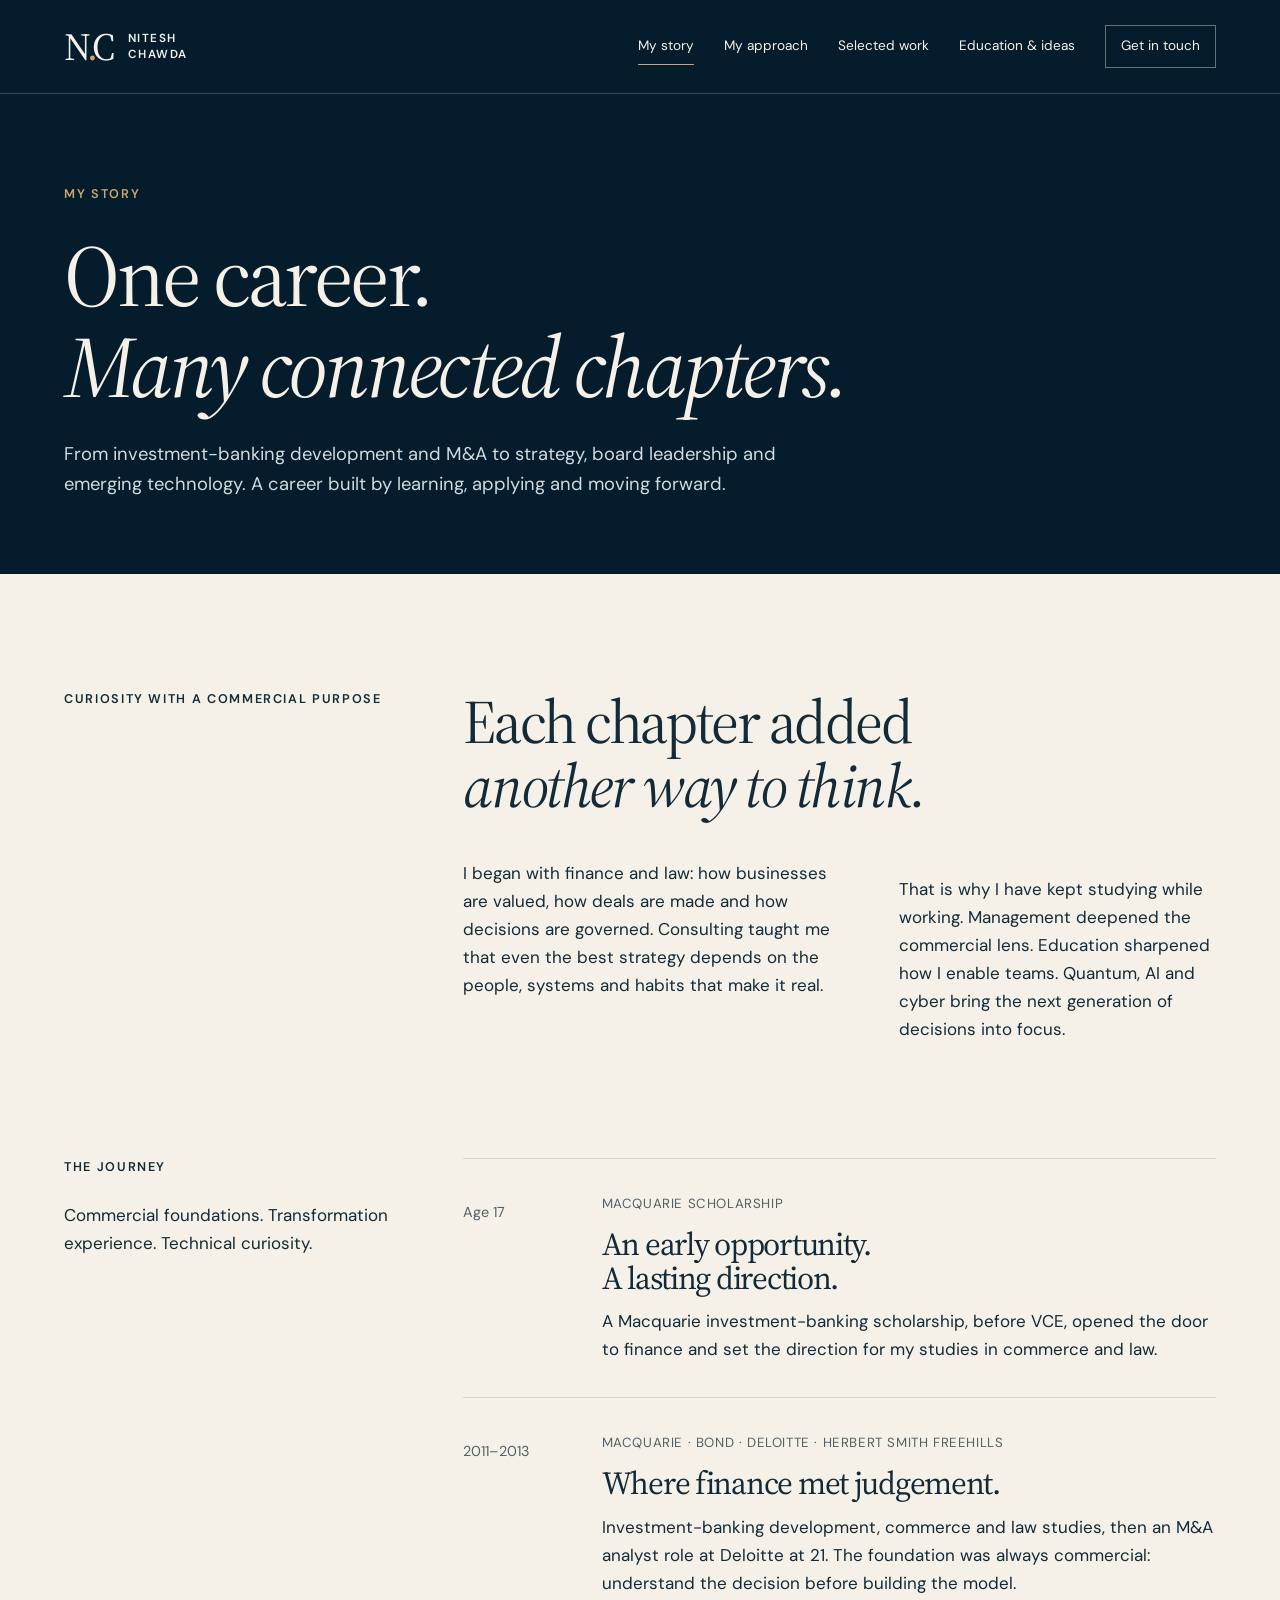
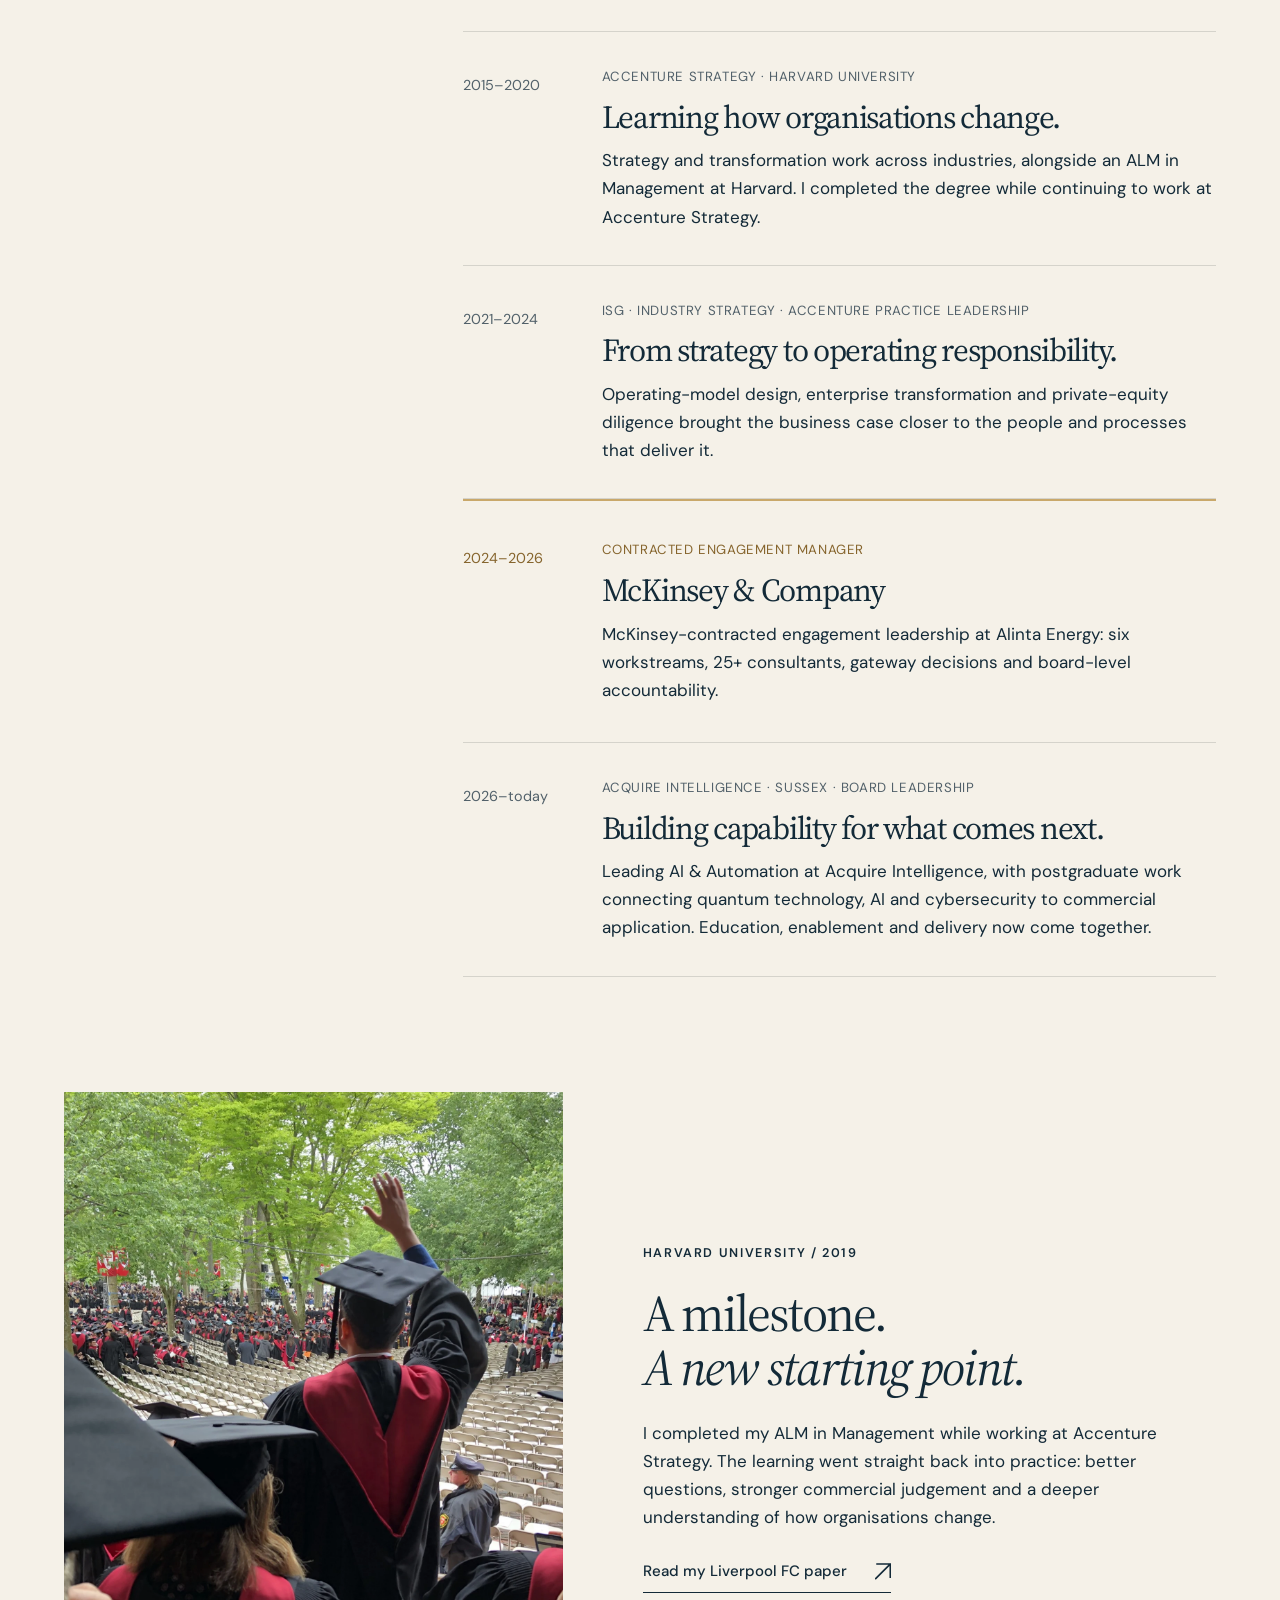
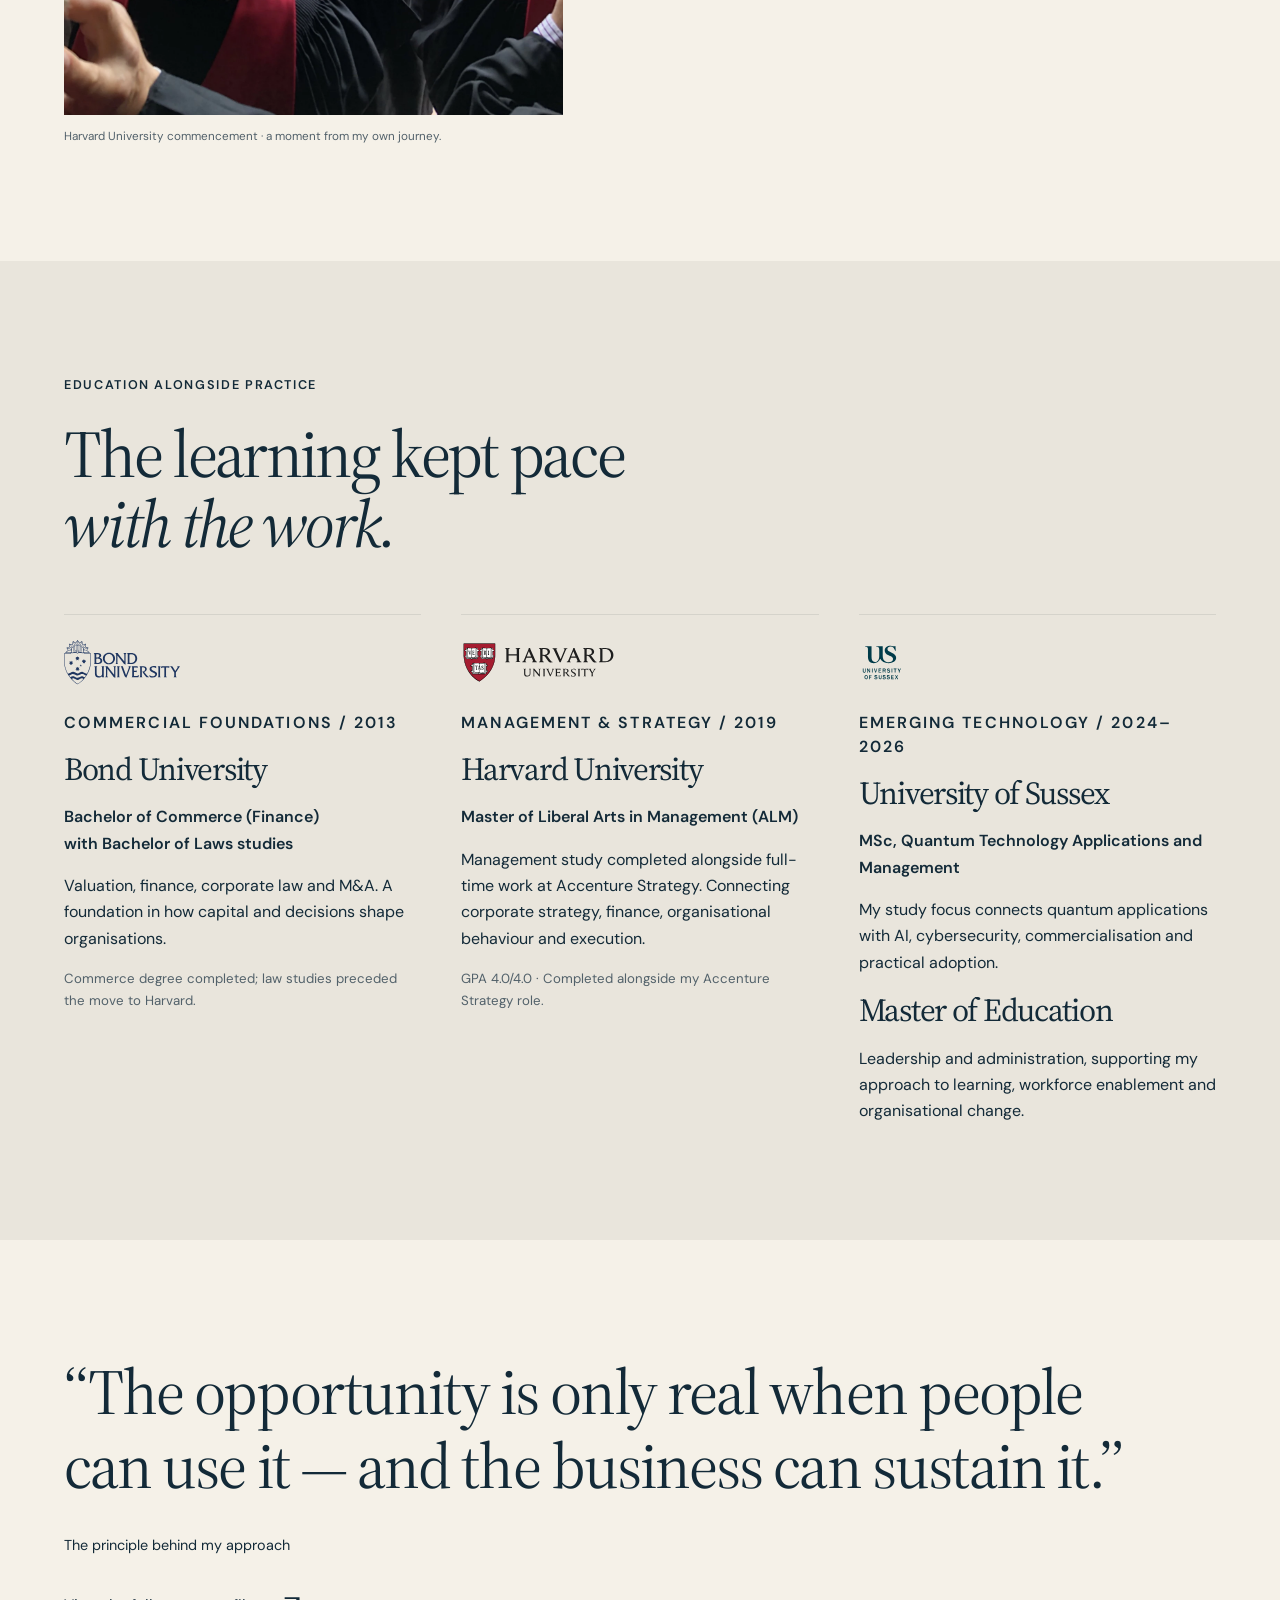
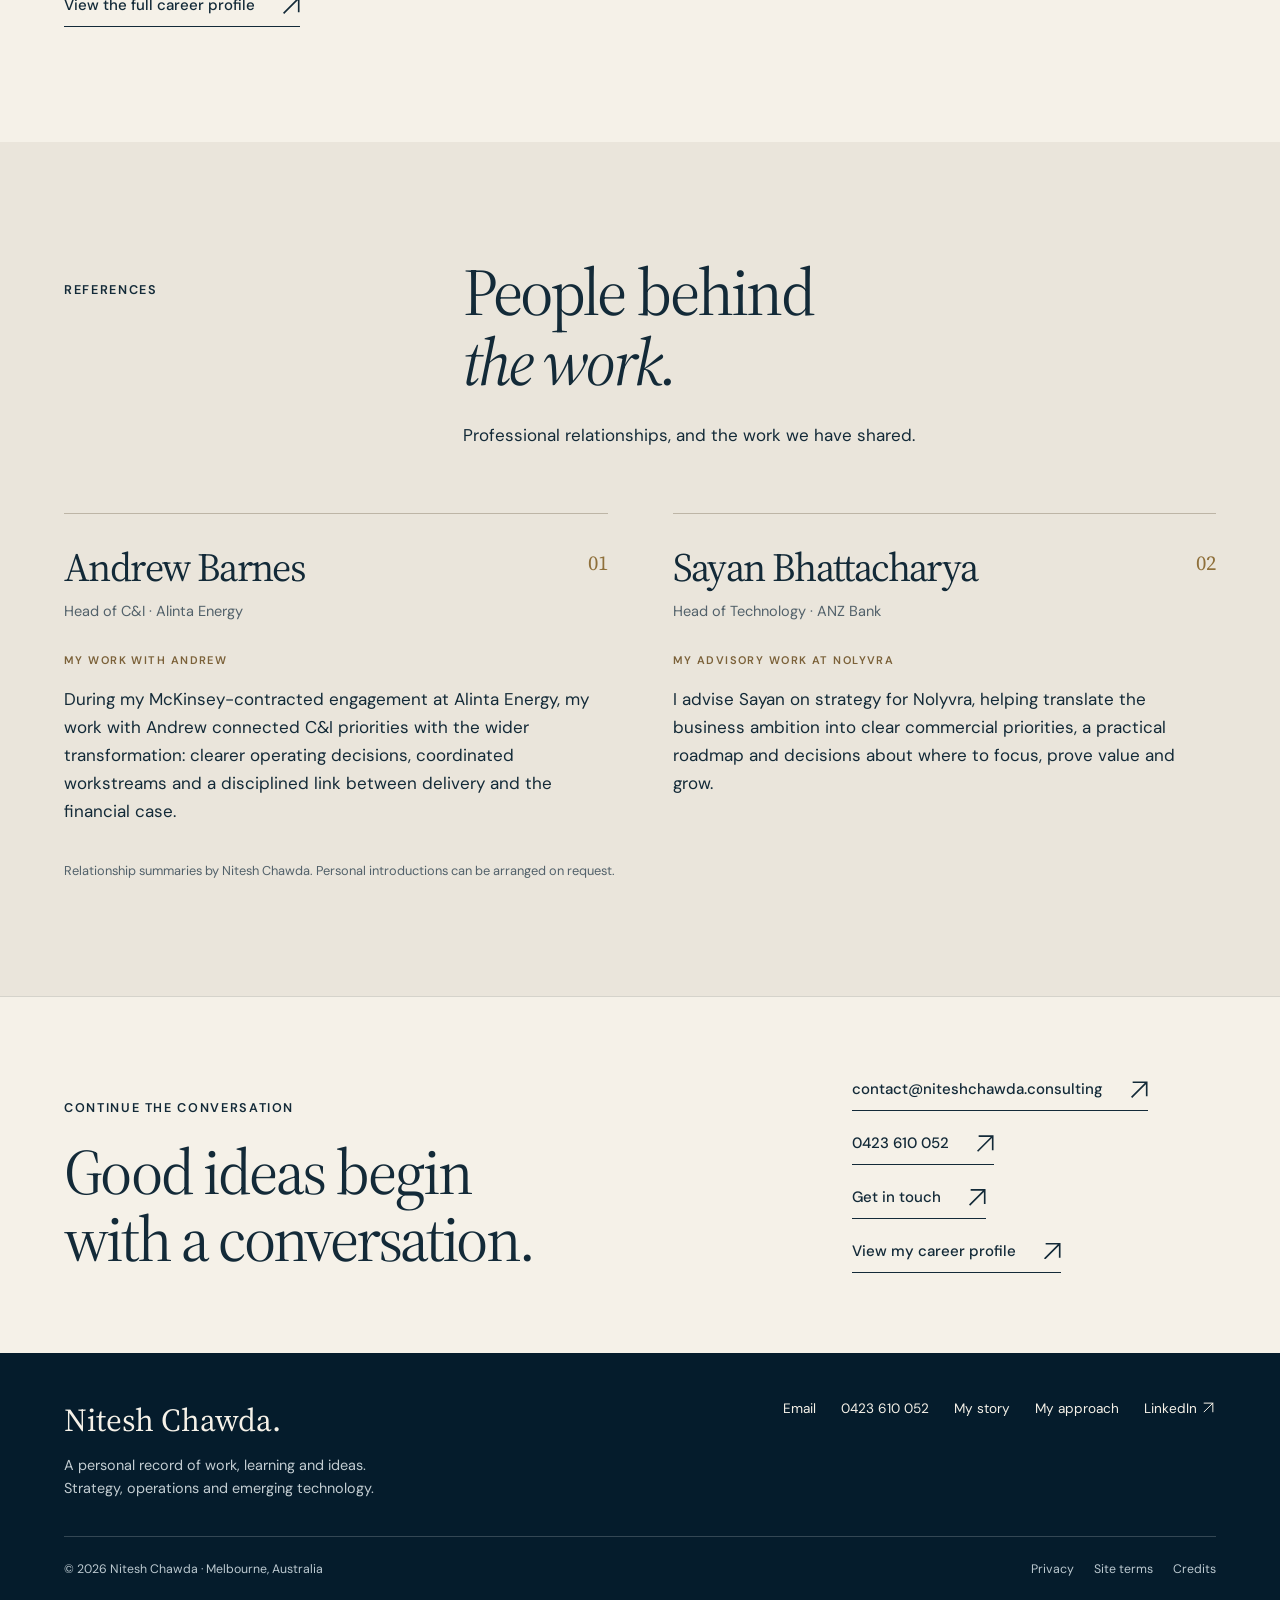
==== commit 311d9028: "Replace emoji arrows and simplify logo presentation" ====
--- a/about.html
+++ b/about.html
@@ -14,9 +14,9 @@
 <link rel="icon" href="assets/favicon.svg" type="image/svg+xml">
 <link rel="preconnect" href="https://fonts.googleapis.com">
 <link rel="preconnect" href="https://fonts.gstatic.com" crossorigin>
-<link rel="stylesheet" href="assets/portfolio.css?v=20260925b">
+<link rel="stylesheet" href="assets/portfolio.css?v=20260925f">
 <link rel="stylesheet" href="assets/enhancements.css?v=20260925d">
-<script src="assets/portfolio.js?v=20260925b" defer></script>
+<script src="assets/portfolio.js?v=20260925f" defer></script>
 <script src="assets/enhancements.js?v=20260925d" defer></script>
 <script type="application/ld+json">{"@context": "https://schema.org", "@type": "ProfilePage", "url": "https://niteshchawda.consulting/about.html", "mainEntity": {"@type": "Person", "name": "Nitesh Chawda", "email": "contact@niteshchawda.consulting", "telephone": "+61423610052", "url": "https://niteshchawda.consulting/", "jobTitle": "Head of AI & Automation Practice", "worksFor": {"@type": "Organization", "name": "Acquire Intelligence"}, "sameAs": ["https://www.linkedin.com/in/nitesh-chawda-strategy-director/"], "alumniOf": [{"@type": "CollegeOrUniversity", "name": "Bond University"}, {"@type": "CollegeOrUniversity", "name": "Harvard University"}, {"@type": "CollegeOrUniversity", "name": "University of Sussex"}]}}</script>
 </head>
@@ -262,7 +262,7 @@
 <p>A personal record of work, learning and ideas.<br>Strategy, operations and emerging technology.
 </p>
 </div>
-<div class="footer-links"><a href="mailto:contact@niteshchawda.consulting">Email</a><a href="tel:+61423610052">0423 610 052</a><a href="about.html">My story</a><a href="services.html">My approach</a><a href="https://www.linkedin.com/in/nitesh-chawda-strategy-director/" target="_blank" rel="noopener noreferrer">LinkedIn ↗</a>
+<div class="footer-links"><a href="mailto:contact@niteshchawda.consulting">Email</a><a href="tel:+61423610052">0423 610 052</a><a href="about.html">My story</a><a href="services.html">My approach</a><a href="https://www.linkedin.com/in/nitesh-chawda-strategy-director/" target="_blank" rel="noopener noreferrer">LinkedIn <svg class="ui-icon" viewBox="0 0 24 24" width="24" height="24" fill="none" stroke="currentColor" stroke-width="1.6" stroke-linecap="round" stroke-linejoin="round" aria-hidden="true" focusable="false"><path d="M5 19 19 5M5 5h14v14"/></svg></a>
 </div>
 </div>
 <div class="footer-bottom"><span>© 2026 Nitesh Chawda · Melbourne, Australia</span>
--- a/assets/portfolio.css
+++ b/assets/portfolio.css
@@ -1,19 +1,20 @@
 @import url('https://fonts.googleapis.com/css2?family=DM+Sans:wght@400;500;600;700&family=Source+Serif+4:ital,wght@0,400;0,500;0,600;1,400;1,500&display=swap');
 :root{--navy:#051c2c;--deep:#0b2c42;--brass:#c9a86a;--cream:#f5f1e8;--bone:#faf8f3;--text:#132a38;--muted:#52616a;--line:#d5d3cb;--serif:'Source Serif 4',Georgia,serif;--sans:'DM Sans',Arial,sans-serif;--space:clamp(24px,5vw,88px)}
-*{box-sizing:border-box}html{scroll-behavior:smooth;scroll-padding-top:105px}body{margin:0;background:var(--cream);color:var(--text);font:17px/1.65 var(--sans);-webkit-font-smoothing:antialiased}button,input,textarea{font:inherit}a{color:inherit;text-decoration:none}a,button{touch-action:manipulation}button{cursor:pointer}img{max-width:100%;display:block}h1,h2,h3,p{margin:0}h1,h2,h3{font-family:var(--serif);font-weight:400;line-height:1.05;letter-spacing:-.04em}h1{font-size:clamp(3.3rem,7.6vw,7.8rem)}h2{font-size:clamp(2.8rem,5.2vw,5.2rem)}h3{font-size:clamp(1.8rem,3vw,2.8rem)}p+p{margin-top:1rem}button:focus-visible,a:focus-visible,input:focus-visible,textarea:focus-visible,summary:focus-visible{outline:3px solid #986e29;outline-offset:6px}.dark :focus-visible{outline-color:#e5c988}.wrap{max-width:1600px;margin:auto;padding-inline:var(--space)}.section{padding-block:clamp(70px,9vw,136px)}.dark{background:var(--navy);color:var(--cream)}.eyebrow{font-size:.79rem;line-height:1.5;font-weight:600;letter-spacing:.13em;text-transform:uppercase}.muted{color:var(--muted)}.gold{color:var(--brass)}.serif-italic{font-style:italic}.section-head{display:grid;grid-template-columns:1fr 2.1fr;gap:40px;margin-bottom:64px}.section-head p{max-width:630px;margin-top:24px}.text-link{display:inline-flex;align-items:center;gap:28px;border-bottom:1px solid currentColor;padding-bottom:8px;font-size:.94rem;font-weight:500}.text-link:after{content:'↗';font-size:1.2rem;transition:transform .2s}.text-link:hover:after{transform:translate(3px,-3px)}.button-link{padding:13px 22px;background:var(--brass);color:var(--navy);border:1px solid var(--brass);display:inline-flex;gap:28px;align-items:center;font-size:.9rem;font-weight:600}.button-link:hover{background:#e1c58e}.skip{position:absolute;top:8px;left:8px;transform:translateY(-200%);z-index:99;padding:8px 15px;background:white;color:var(--navy)}.skip:focus{transform:none}
+*{box-sizing:border-box}html{scroll-behavior:smooth;scroll-padding-top:105px}body{margin:0;background:var(--cream);color:var(--text);font:17px/1.65 var(--sans);-webkit-font-smoothing:antialiased}button,input,textarea{font:inherit}a{color:inherit;text-decoration:none}a,button{touch-action:manipulation}button{cursor:pointer}img{max-width:100%;display:block}h1,h2,h3,p{margin:0}h1,h2,h3{font-family:var(--serif);font-weight:400;line-height:1.05;letter-spacing:-.04em}h1{font-size:clamp(3.3rem,7.6vw,7.8rem)}h2{font-size:clamp(2.8rem,5.2vw,5.2rem)}h3{font-size:clamp(1.8rem,3vw,2.8rem)}p+p{margin-top:1rem}button:focus-visible,a:focus-visible,input:focus-visible,textarea:focus-visible,summary:focus-visible{outline:3px solid #986e29;outline-offset:6px}.dark :focus-visible{outline-color:#e5c988}.wrap{max-width:1600px;margin:auto;padding-inline:var(--space)}.section{padding-block:clamp(70px,9vw,136px)}.dark{background:var(--navy);color:var(--cream)}.eyebrow{font-size:.79rem;line-height:1.5;font-weight:600;letter-spacing:.13em;text-transform:uppercase}.muted{color:var(--muted)}.gold{color:var(--brass)}.serif-italic{font-style:italic}.section-head{display:grid;grid-template-columns:1fr 2.1fr;gap:40px;margin-bottom:64px}.section-head p{max-width:630px;margin-top:24px}.text-link{display:inline-flex;align-items:center;gap:28px;border-bottom:1px solid currentColor;padding-bottom:8px;font-size:.94rem;font-weight:500}.text-link:after{content:'';width:1.1em;height:1.1em;flex-shrink:0;background:currentColor;clip-path:polygon(10% 0,100% 0,100% 90%,90% 90%,90% 17%,7% 100%,0 93%,83% 10%,10% 10%);transition:transform .2s}.ui-icon{display:inline-block;width:1.1em;height:1.1em;vertical-align:-.15em;flex-shrink:0}.research-motif .ui-icon{width:1em;height:1em}.text-link:hover:after{transform:translate(3px,-3px)}.button-link{padding:13px 22px;background:var(--brass);color:var(--navy);border:1px solid var(--brass);display:inline-flex;gap:28px;align-items:center;font-size:.9rem;font-weight:600}.button-link:hover{background:#e1c58e}.skip{position:absolute;top:8px;left:8px;transform:translateY(-200%);z-index:99;padding:8px 15px;background:white;color:var(--navy)}.skip:focus{transform:none}
 .header{height:94px;position:absolute;inset:0 0 auto;z-index:20;color:var(--cream);border-bottom:1px solid #ffffff30}.header .wrap{height:100%;display:flex;align-items:center;justify-content:space-between;gap:30px}.brand{display:flex;align-items:center;gap:16px;flex-shrink:0}.brand-monogram{font-family:var(--serif);font-size:2.4rem;letter-spacing:-.09em}.brand-monogram i{color:var(--brass);font-style:normal}.brand-name{font-size:.73rem;font-weight:600;letter-spacing:.13em;line-height:1.4}.nav{display:flex;gap:30px;align-items:center;font-size:.85rem}.nav a{padding-block:7px;border-bottom:1px solid transparent}.nav a:hover,.nav a[aria-current=page]{border-color:var(--brass)}.nav .nav-contact{border:1px solid #f5f1e865;padding:9px 15px}.menu-toggle{display:none;border:1px solid #fff8;color:inherit;background:transparent;padding:7px 13px;font-size:.9rem}
 .hero{min-height:min(940px,100svh);position:relative;display:flex;align-items:flex-end;padding-top:170px;padding-bottom:46px;background:var(--navy);overflow:hidden;color:var(--cream)}.hero:before{content:'';position:absolute;inset:0;background:linear-gradient(90deg,rgba(5,28,44,.76),rgba(5,28,44,.38)),linear-gradient(0deg,rgba(5,28,44,.97),transparent 75%),url('hero.jpg') center/cover no-repeat;opacity:.9}.hero:after{content:'';position:absolute;inset:0 0 0 26%;border-left:1px solid #ffffff20;pointer-events:none}.hero .wrap{position:relative;z-index:1;width:100%}.hero-copy{margin-left:25%;padding-block:26px 52px}.hero h1{max-width:950px;margin-block:24px 27px}.hero .intro{max-width:600px;font-size:1.1rem;line-height:1.65;color:#e2e4df}.hero-links{display:flex;gap:34px;flex-wrap:wrap;margin-top:32px;align-items:center}.hero-bottom{display:flex;justify-content:space-between;gap:24px;border-top:1px solid #ffffff40;padding-top:25px;font-size:.79rem;letter-spacing:.03em}.hero-bottom span:last-child{color:#d0c8b8}.hero-index{position:absolute;left:var(--space);top:36%;font-size:.8rem;letter-spacing:.12em;writing-mode:vertical-rl}.page-hero{padding-top:185px;padding-bottom:75px}.page-hero h1{font-size:clamp(3.3rem,6.8vw,6.5rem);max-width:1050px;margin:26px 0}.page-hero .lead{max-width:740px;color:#cfdbdf;font-size:1.15rem}
-.intro-statement{max-width:1020px;font-size:clamp(2.8rem,4.8vw,5rem)}.intro-grid{display:grid;grid-template-columns:1fr 2.1fr;gap:40px}.intro-description{display:grid;grid-template-columns:1.2fr 1fr;gap:56px;margin-top:40px}.intro-description p{max-width:530px}.mini-profile{border-left:1px solid var(--line);padding-left:28px}.mini-profile strong{display:block;font-size:1.05rem}.mini-profile span{display:block;color:var(--muted);font-size:.94rem}.mini-profile a{margin-top:18px}.affiliations{border-top:1px solid var(--line);border-bottom:1px solid var(--line);padding-block:28px 22px;overflow:hidden}.affiliation-heading{display:flex;justify-content:space-between;align-items:center;gap:20px;margin-bottom:30px}.quiet-button{font:inherit;font-size:.8rem;background:transparent;border:0;border-bottom:1px solid currentColor;color:inherit;padding:0 0 3px}.logo-window{overflow:hidden}.logo-track{display:flex;gap:0;width:max-content;animation:drift 48s linear infinite}.logo-track.paused,.logo-window:hover .logo-track,.logo-window:focus-within .logo-track{animation-play-state:paused}.logo-set{display:flex;align-items:center}.logo-item{width:220px;min-height:98px;display:flex;flex-direction:column;align-items:center;justify-content:center;gap:16px;padding-inline:30px}.logo-item img{height:38px;width:155px;object-fit:contain;filter:grayscale(1);mix-blend-mode:multiply}.logo-item small{font-size:.75rem;color:var(--muted);white-space:nowrap}.affiliation-note{font-size:.77rem;color:var(--muted);margin-top:24px}.word-logo{font-family:var(--serif);font-size:1.7rem;line-height:1.1;font-weight:600;text-align:center}.word-logo.sans{font-family:var(--sans);font-size:1.4rem}
-.method .section-head{margin-bottom:42px}.method .section-head p{color:#bdcbd2}.method-tabs{display:grid;grid-template-columns:repeat(8,1fr);border-top:1px solid #ffffff30;border-bottom:1px solid #ffffff30}.method-tab{position:relative;min-height:106px;text-align:left;border:0;border-right:1px solid #ffffff20;background:none;color:#bdcbd2;padding:20px 16px;line-height:1.2;font-size:.94rem}.method-tab:first-child{padding-left:0}.method-tab:last-child{border-right:0}.method-tab span{display:block;font-size:.75rem;color:#b5a183;margin-bottom:12px}.method-tab[aria-selected=true]{color:var(--cream)}.method-tab[aria-selected=true]:after{content:'';position:absolute;bottom:-1px;left:0;right:0;height:3px;background:var(--brass)}.method-tab:hover{background:#ffffff08}.method-panel{display:grid;grid-template-columns:.75fr 2.1fr 1.4fr;gap:44px;padding-block:52px 42px;min-height:330px}.method-number{font-family:var(--serif);font-size:7rem;line-height:1;color:var(--brass);letter-spacing:-.07em}.method-panel h3{font-size:clamp(2.3rem,3.6vw,3.6rem);max-width:640px}.method-panel .method-description{color:#c6d1d6;max-width:650px;margin-top:25px}.method-proof{border-left:1px solid #ffffff30;padding-left:30px}.method-proof dt{font-size:.75rem;letter-spacing:.1em;text-transform:uppercase;color:var(--brass);margin-bottom:8px}.method-proof dd{margin:0 0 24px;font-size:1rem}.method-footer{display:flex;justify-content:space-between;align-items:center;border-top:1px solid #ffffff30;padding-top:25px;gap:30px}.method-footer p{font-size:.9rem;color:#becbd0;max-width:720px}.method-controls{display:flex;gap:8px;flex-shrink:0}.method-controls button{width:46px;height:46px;background:none;border:1px solid #ffffff60;color:var(--cream);font-size:1.3rem}.method-controls button:hover{background:var(--brass);color:var(--navy)}.method-controls button:disabled{opacity:.25;cursor:default}.js-only{display:none}.js .js-only{display:block}.js .method-tabs.js-only{display:grid}.js .method-controls.js-only{display:flex}.js .fallback-method{display:none}.fallback-method article{border-top:1px solid #fff5;padding:24px 0}.fallback-method h3{font-size:2rem}.fallback-method p{margin-top:12px}
+.intro-statement{max-width:1020px;font-size:clamp(2.8rem,4.8vw,5rem)}.intro-grid{display:grid;grid-template-columns:1fr 2.1fr;gap:40px}.intro-description{display:grid;grid-template-columns:1.2fr 1fr;gap:56px;margin-top:40px}.intro-description p{max-width:530px}.mini-profile{border-left:1px solid var(--line);padding-left:28px}.mini-profile strong{display:block;font-size:1.05rem}.mini-profile span{display:block;color:var(--muted);font-size:.94rem}.mini-profile a{margin-top:18px}.affiliations{border-top:1px solid var(--line);border-bottom:1px solid var(--line);padding-block:28px 22px;overflow:hidden}.affiliation-heading{display:flex;justify-content:space-between;align-items:center;gap:20px;margin-bottom:30px}.logo-track{width:100%}.logo-set{display:grid;grid-template-columns:repeat(6,minmax(0,1fr));gap:24px 20px}.logo-item{min-width:0;display:flex;flex-direction:column;align-items:center;justify-content:start;gap:16px;padding:18px 8px;text-align:center}.logo-item img{height:38px;width:155px;max-width:100%;object-fit:contain;filter:grayscale(1);mix-blend-mode:multiply}.logo-item small{font-size:.75rem;line-height:1.5;color:var(--muted);min-height:3em;max-width:200px}.affiliation-note{font-size:.77rem;color:var(--muted);margin-top:24px}.word-logo{font-family:var(--serif);font-size:1.7rem;line-height:1.1;font-weight:600;text-align:center}.word-logo.sans{font-family:var(--sans);font-size:1.4rem}
+.method .section-head{margin-bottom:42px}.method .section-head p{color:#bdcbd2}.method-tabs{display:grid;grid-template-columns:repeat(8,1fr);border-top:1px solid #ffffff30;border-bottom:1px solid #ffffff30}.method-tab{position:relative;min-height:106px;text-align:left;border:0;border-right:1px solid #ffffff20;background:none;color:#bdcbd2;padding:20px 16px;line-height:1.2;font-size:.94rem}.method-tab:first-child{padding-left:0}.method-tab:last-child{border-right:0}.method-tab span{display:block;font-size:.75rem;color:#b5a183;margin-bottom:12px}.method-tab[aria-selected=true]{color:var(--cream)}.method-tab[aria-selected=true]:after{content:'';position:absolute;bottom:-1px;left:0;right:0;height:3px;background:var(--brass)}.method-tab:hover{background:#ffffff08}.method-panel{display:grid;grid-template-columns:.75fr 2.1fr 1.4fr;gap:44px;padding-block:52px 42px;min-height:330px}.method-number{font-family:var(--serif);font-size:7rem;line-height:1;color:var(--brass);letter-spacing:-.07em}.method-panel h3{font-size:clamp(2.3rem,3.6vw,3.6rem);max-width:640px}.method-panel .method-description{color:#c6d1d6;max-width:650px;margin-top:25px}.method-proof{border-left:1px solid #ffffff30;padding-left:30px}.method-proof dt{font-size:.75rem;letter-spacing:.1em;text-transform:uppercase;color:var(--brass);margin-bottom:8px}.method-proof dd{margin:0 0 24px;font-size:1rem}.method-footer{display:flex;justify-content:space-between;align-items:center;border-top:1px solid #ffffff30;padding-top:25px;gap:30px}.method-footer p{font-size:.9rem;color:#becbd0;max-width:720px}.method-controls{display:flex;gap:8px;flex-shrink:0}.method-controls button{display:grid;place-items:center;width:46px;height:46px;background:none;border:1px solid #ffffff60;color:var(--cream);font-size:1.3rem}.method-controls button:hover{background:var(--brass);color:var(--navy)}.method-controls button:disabled{opacity:.25;cursor:default}.js-only{display:none}.js .js-only{display:block}.js .method-tabs.js-only{display:grid}.js .method-controls.js-only{display:flex}.js .fallback-method{display:none}.fallback-method article{border-top:1px solid #fff5;padding:24px 0}.fallback-method h3{font-size:2rem}.fallback-method p{margin-top:12px}
 .journey-grid{display:grid;grid-template-columns:1fr 2.1fr;gap:40px}.journey-aside{position:sticky;top:60px;align-self:start}.journey-aside p{max-width:320px;margin-top:28px}.journey-aside .text-link{margin-top:28px}.timeline{border-top:1px solid var(--line)}.timeline-item{display:grid;grid-template-columns:105px 1fr;gap:34px;padding:34px 0;border-bottom:1px solid var(--line)}.timeline-date{font-size:.9rem;color:var(--muted);padding-top:8px}.timeline-item h3{font-size:2rem;margin-bottom:12px}.timeline-item .role{font-size:.83rem;letter-spacing:.045em;text-transform:uppercase;color:var(--muted);margin-bottom:13px}.timeline-item p{max-width:630px}.timeline-item.featured{background:var(--navy);color:var(--cream);padding:35px 30px;margin-inline:-30px;border:0}.timeline-item.featured .timeline-date,.timeline-item.featured .role{color:var(--brass)}.timeline-item.featured h3{font-size:2.7rem}.timeline-item.featured p{color:#cfdae0}.full-career .timeline-item{grid-template-columns:145px 1fr}.stats{display:grid;grid-template-columns:repeat(4,1fr);margin-top:60px;border-top:1px solid var(--line)}.stat{padding:30px 30px 0 0}.stat strong{font-family:var(--serif);font-size:4rem;line-height:1.1;font-weight:400}.stat span{display:block;font-size:.88rem;color:var(--muted);max-width:180px;margin-top:10px}
 .work-grid{display:grid;grid-template-columns:repeat(3,1fr);gap:30px}.work-card{border-top:1px solid var(--line);padding-top:24px;display:flex;flex-direction:column;align-items:start}.work-card .eyebrow{color:var(--muted);margin-bottom:32px}.work-card h3{font-size:2.35rem;line-height:1.12}.work-card p{margin:20px 0 32px}.work-card .text-link{margin-top:auto}.case-number{font-family:var(--serif);font-size:4rem;color:#9b804d;margin-bottom:35px;line-height:1}.research{background:#e9e5dc}.research-grid{display:grid;grid-template-columns:1fr 1fr;gap:26px}.research-card{background:var(--navy);color:var(--cream);padding:38px;min-height:470px;display:flex;flex-direction:column;align-items:start;position:relative;overflow:hidden}.research-card.light{background:#d0b37c;color:var(--navy)}.research-card .eyebrow{margin-bottom:32px;opacity:.85}.research-card h3{font-size:2.75rem;max-width:560px}.research-card p{margin-top:24px;max-width:480px}.research-card .text-link{margin-top:auto}.research-bottom{display:flex;align-items:center;justify-content:space-between;width:100%;padding-top:40px}.research-motif{font-family:var(--serif);font-size:4.4rem;line-height:1;color:var(--brass)}.light .research-motif{color:var(--navy)}.research-note{font-size:.85rem;max-width:750px;margin-top:25px;color:var(--muted)}.learning-grid{display:grid;grid-template-columns:repeat(3,1fr);gap:40px;margin-top:55px}.learning-item{border-top:1px solid var(--line);padding-top:25px}.learning-item h3{font-size:2rem;margin:18px 0}.learning-item p{font-size:1rem}.learning-item .degree{font-weight:600;margin-bottom:12px}.learning-item small{display:block;color:var(--muted);margin-top:16px;font-size:.83rem}
 .quote{font-family:var(--serif);font-size:clamp(2.6rem,5vw,5rem);line-height:1.15;letter-spacing:-.03em;max-width:1100px;margin:0}.quote-footer{margin-top:32px;font-size:.9rem}.contact-section{padding-block:80px;border-top:1px solid var(--line)}.contact-layout{display:grid;grid-template-columns:2fr 1fr;gap:60px;align-items:end}.contact-layout h2{font-size:clamp(2.8rem,5vw,5rem)}.contact-links{display:flex;flex-direction:column;gap:20px;align-items:start}.contact-links a{overflow-wrap:anywhere}.footer{background:var(--navy);color:var(--cream);padding-block:45px 25px}.footer-top{display:flex;justify-content:space-between;gap:50px;padding-bottom:35px}.footer-name{font:2rem var(--serif)}.footer-top p{max-width:560px;color:#c3cdd2;font-size:.9rem;margin-top:12px}.footer-links{display:flex;gap:25px;align-items:start;font-size:.85rem}.footer-bottom{border-top:1px solid #ffffff30;padding-top:22px;display:flex;justify-content:space-between;gap:25px;font-size:.77rem;color:#bcc9d0}.footer-bottom div{display:flex;gap:20px}
-.article{max-width:980px;margin:auto;padding:80px var(--space)}.article h2{font-size:2.7rem;margin:48px 0 22px}.article h3{font-size:1.75rem;margin:28px 0 15px}.article p{margin-bottom:22px}.article .eyebrow{margin-bottom:16px}.article ul{padding-left:22px}.article li{margin-bottom:12px}.article .callout{background:#e8e2d6;border-left:3px solid #9b804d;padding:25px 30px;margin:32px 0}.article .callout p:last-child{margin-bottom:0}.case-meta{display:grid;grid-template-columns:repeat(3,1fr);gap:25px;border-block:1px solid var(--line);padding-block:25px;margin-bottom:42px}.case-meta dt{font-size:.75rem;text-transform:uppercase;letter-spacing:.06em;color:var(--muted);margin-bottom:8px}.case-meta dd{margin:0;font-size:.95rem}.case-section{padding-block:65px;border-top:1px solid var(--line)}.case-section h2{margin-top:0}.back-link{margin-bottom:38px}.source-note{font-size:.88rem;color:var(--muted);border-top:1px solid var(--line);padding-top:24px}.form-grid{display:grid;grid-template-columns:1fr 1fr;gap:25px}.contact-form label{display:block;font-size:.9rem;margin-bottom:7px}.contact-form input,.contact-form textarea{width:100%;background:transparent;border:1px solid #8d9699;border-radius:0;padding:13px;color:var(--navy)}.contact-form textarea{min-height:170px}.form-row{margin-bottom:25px}.contact-form button{border:0}.contact-form .consent{display:flex;align-items:start;gap:10px;font-size:.85rem}.contact-form .consent input{width:18px;height:18px;flex-shrink:0}.print-button{background:none;border:1px solid currentColor;padding:10px 18px;color:inherit;font:inherit;font-size:.9rem}.no-margin{margin:0}.visually-hidden{position:absolute;width:1px;height:1px;overflow:hidden;clip:rect(0,0,0,0);white-space:nowrap}.print-only{display:none}@keyframes drift{to{transform:translateX(-50%)}}
+.article{max-width:980px;margin:auto;padding:80px var(--space)}.article h2{font-size:2.7rem;margin:48px 0 22px}.article h3{font-size:1.75rem;margin:28px 0 15px}.article p{margin-bottom:22px}.article .eyebrow{margin-bottom:16px}.article ul{padding-left:22px}.article li{margin-bottom:12px}.article .callout{background:#e8e2d6;border-left:3px solid #9b804d;padding:25px 30px;margin:32px 0}.article .callout p:last-child{margin-bottom:0}.case-meta{display:grid;grid-template-columns:repeat(3,1fr);gap:25px;border-block:1px solid var(--line);padding-block:25px;margin-bottom:42px}.case-meta dt{font-size:.75rem;text-transform:uppercase;letter-spacing:.06em;color:var(--muted);margin-bottom:8px}.case-meta dd{margin:0;font-size:.95rem}.case-section{padding-block:65px;border-top:1px solid var(--line)}.case-section h2{margin-top:0}.back-link{margin-bottom:38px}.source-note{font-size:.88rem;color:var(--muted);border-top:1px solid var(--line);padding-top:24px}.form-grid{display:grid;grid-template-columns:1fr 1fr;gap:25px}.contact-form label{display:block;font-size:.9rem;margin-bottom:7px}.contact-form input,.contact-form textarea{width:100%;background:transparent;border:1px solid #8d9699;border-radius:0;padding:13px;color:var(--navy)}.contact-form textarea{min-height:170px}.form-row{margin-bottom:25px}.contact-form button{border:0}.contact-form .consent{display:flex;align-items:start;gap:10px;font-size:.85rem}.contact-form .consent input{width:18px;height:18px;flex-shrink:0}.print-button{background:none;border:1px solid currentColor;padding:10px 18px;color:inherit;font:inherit;font-size:.9rem}.no-margin{margin:0}.visually-hidden{position:absolute;width:1px;height:1px;overflow:hidden;clip:rect(0,0,0,0);white-space:nowrap}.print-only{display:none}
 .js .method-panel.js-only{display:grid}
 .logo-item img.light-logo{filter:brightness(0);mix-blend-mode:normal}
 @media(min-width:1700px){.hero{min-height:880px}}
-@media(max-width:1100px){.nav{gap:18px}.hero-copy{margin-left:15%}.hero:after{left:18%}.hero-index{display:none}.section-head,.intro-grid,.journey-grid{grid-template-columns:1fr 2.3fr}.intro-description{gap:30px}.method-tabs{grid-template-columns:repeat(4,1fr)}.method-tab:nth-child(4){border-right:0}.method-tab{min-height:90px;border-bottom:1px solid #ffffff20}.method-tab:first-child{padding-left:16px}.method-panel{grid-template-columns:.65fr 2fr 1.5fr;gap:25px}.method-number{font-size:5rem}.work-grid{gap:25px}.work-card h3{font-size:2rem}.research-card{padding:30px}.research-card h3{font-size:2.35rem}}
-@media(max-width:800px){.header{height:80px}.brand-name{font-size:.68rem}.menu-toggle{display:block}.nav{display:none;position:absolute;left:0;right:0;top:79px;padding:24px var(--space);background:var(--navy);border-bottom:1px solid #ffffff40;flex-direction:column;align-items:stretch;gap:12px}.nav.open{display:flex}.nav .nav-contact{align-self:start}.hero{min-height:820px;min-height:100svh;padding-top:140px;padding-bottom:28px}.hero-copy{margin-left:0;padding-bottom:40px}.hero:after{display:none}.hero h1{font-size:clamp(3.4rem,10vw,5.5rem)}.hero .intro{max-width:530px;font-size:1rem}.hero-links{gap:22px}.hero-bottom{font-size:.72rem;flex-direction:column;gap:8px}.section-head,.intro-grid,.journey-grid{grid-template-columns:1fr;gap:24px}.section-head{margin-bottom:40px}.intro-description{grid-template-columns:1fr}.mini-profile{padding-left:0;border-left:0;border-top:1px solid var(--line);padding-top:25px}.journey-aside{position:static}.journey-aside p{max-width:600px}.journey-aside .text-link{margin-bottom:25px}.timeline-item{grid-template-columns:95px 1fr;gap:20px}.timeline-item.featured{margin-inline:0;padding:30px 22px}.timeline-item.featured h3{font-size:2.15rem}.stats{grid-template-columns:1fr 1fr}.stat strong{font-size:3.4rem}.method-panel{grid-template-columns:62px 1fr;gap:20px;min-height:0;padding-block:35px}.method-number{font-size:3.5rem}.method-proof{grid-column:2;padding-left:0;border-left:0}.method-panel h3{font-size:2.6rem}.method-proof dd{margin-bottom:18px}.method-footer{align-items:start}.method-footer p{font-size:.84rem}.work-grid{grid-template-columns:1fr}.work-card{display:grid;grid-template-columns:60px 1fr;column-gap:25px;padding-block:28px}.work-card .eyebrow,.work-card h3,.work-card p,.work-card .text-link{grid-column:2}.work-card .eyebrow{margin-bottom:16px}.work-card .case-number{grid-row:1/4;font-size:2.5rem}.work-card p{margin:16px 0 22px}.work-card .text-link{justify-self:start}.research-grid{grid-template-columns:1fr}.research-card{min-height:430px}.learning-grid{grid-template-columns:1fr;gap:30px}.contact-layout{grid-template-columns:1fr;gap:35px}.footer-top,.footer-bottom{flex-direction:column;gap:25px}.footer-links{flex-wrap:wrap}.case-meta{grid-template-columns:1fr;gap:18px}.full-career .timeline-item{grid-template-columns:1fr;gap:10px}.page-hero{padding-top:140px;padding-bottom:55px}.article{padding-block:50px}.form-grid{grid-template-columns:1fr;gap:0}.affiliation-heading{align-items:start}.logo-item{width:190px}.logo-item img{width:140px}.affiliation-heading .eyebrow{max-width:210px}}
+@media(max-width:1100px){.logo-set{grid-template-columns:repeat(4,minmax(0,1fr))}.nav{gap:18px}.hero-copy{margin-left:15%}.hero:after{left:18%}.hero-index{display:none}.section-head,.intro-grid,.journey-grid{grid-template-columns:1fr 2.3fr}.intro-description{gap:30px}.method-tabs{grid-template-columns:repeat(4,1fr)}.method-tab:nth-child(4){border-right:0}.method-tab{min-height:90px;border-bottom:1px solid #ffffff20}.method-tab:first-child{padding-left:16px}.method-panel{grid-template-columns:.65fr 2fr 1.5fr;gap:25px}.method-number{font-size:5rem}.work-grid{gap:25px}.work-card h3{font-size:2rem}.research-card{padding:30px}.research-card h3{font-size:2.35rem}}
+@media(max-width:800px){.logo-set{grid-template-columns:repeat(3,minmax(0,1fr));gap:18px 14px}.header{height:80px}.brand-name{font-size:.68rem}.menu-toggle{display:block}.nav{display:none;position:absolute;left:0;right:0;top:79px;padding:24px var(--space);background:var(--navy);border-bottom:1px solid #ffffff40;flex-direction:column;align-items:stretch;gap:12px}.nav.open{display:flex}.nav .nav-contact{align-self:start}.hero{min-height:820px;min-height:100svh;padding-top:140px;padding-bottom:28px}.hero-copy{margin-left:0;padding-bottom:40px}.hero:after{display:none}.hero h1{font-size:clamp(3.4rem,10vw,5.5rem)}.hero .intro{max-width:530px;font-size:1rem}.hero-links{gap:22px}.hero-bottom{font-size:.72rem;flex-direction:column;gap:8px}.section-head,.intro-grid,.journey-grid{grid-template-columns:1fr;gap:24px}.section-head{margin-bottom:40px}.intro-description{grid-template-columns:1fr}.mini-profile{padding-left:0;border-left:0;border-top:1px solid var(--line);padding-top:25px}.journey-aside{position:static}.journey-aside p{max-width:600px}.journey-aside .text-link{margin-bottom:25px}.timeline-item{grid-template-columns:95px 1fr;gap:20px}.timeline-item.featured{margin-inline:0;padding:30px 22px}.timeline-item.featured h3{font-size:2.15rem}.stats{grid-template-columns:1fr 1fr}.stat strong{font-size:3.4rem}.method-panel{grid-template-columns:62px 1fr;gap:20px;min-height:0;padding-block:35px}.method-number{font-size:3.5rem}.method-proof{grid-column:2;padding-left:0;border-left:0}.method-panel h3{font-size:2.6rem}.method-proof dd{margin-bottom:18px}.method-footer{align-items:start}.method-footer p{font-size:.84rem}.work-grid{grid-template-columns:1fr}.work-card{display:grid;grid-template-columns:60px 1fr;column-gap:25px;padding-block:28px}.work-card .eyebrow,.work-card h3,.work-card p,.work-card .text-link{grid-column:2}.work-card .eyebrow{margin-bottom:16px}.work-card .case-number{grid-row:1/4;font-size:2.5rem}.work-card p{margin:16px 0 22px}.work-card .text-link{justify-self:start}.research-grid{grid-template-columns:1fr}.research-card{min-height:430px}.learning-grid{grid-template-columns:1fr;gap:30px}.contact-layout{grid-template-columns:1fr;gap:35px}.footer-top,.footer-bottom{flex-direction:column;gap:25px}.footer-links{flex-wrap:wrap}.case-meta{grid-template-columns:1fr;gap:18px}.full-career .timeline-item{grid-template-columns:1fr;gap:10px}.page-hero{padding-top:140px;padding-bottom:55px}.article{padding-block:50px}.form-grid{grid-template-columns:1fr;gap:0}.affiliation-heading{align-items:start}.affiliation-heading .eyebrow{max-width:210px}}
+@media(max-width:600px){.logo-set{grid-template-columns:repeat(2,minmax(0,1fr));gap:16px 12px}.logo-item{padding:16px 0}.affiliation-heading .eyebrow{max-width:none}}
 @media(max-width:420px){.hero h1{font-size:3.2rem}.hero-links{align-items:start;flex-direction:column;gap:20px}.hero-copy{padding-top:0}.method-tab{font-size:.8rem;padding:15px 10px}.method-tab span{font-size:.73rem}.method-panel{grid-template-columns:1fr}.method-number{font-size:3rem}.method-proof{grid-column:1}.timeline-item{grid-template-columns:1fr;gap:10px}.timeline-item.featured{padding:25px 20px}.research-card h3{font-size:2.15rem}.research-card{padding:28px 24px}.brand{gap:10px}.brand-monogram{font-size:2rem}.method-footer{flex-direction:column}}
-@media(prefers-reduced-motion:reduce){html{scroll-behavior:auto}.logo-track{animation:none}.logo-window{overflow-x:auto}.logo-set[aria-hidden=true]{display:none}*{transition:none!important}}
+@media(prefers-reduced-motion:reduce){html{scroll-behavior:auto}*{transition:none!important}}
 @media print{.header,.footer,.contact-section,.no-print,.print-button,.skip,.logo-window,.hero-links{display:none!important}.print-only{display:block}body,.dark,.research{background:white!important;color:#111!important;font-size:11pt}.wrap{padding:0}.section,.page-hero{padding:20px 0}.page-hero h1{font-size:32pt}.page-hero .lead,.muted,.timeline-date,.role,.timeline-item.featured p,.timeline-item.featured .role{color:#444!important}h2{font-size:25pt}h3{font-size:19pt!important}.timeline-item.featured{background:#eee;color:#111;margin:0}.timeline-item,.learning-item,.case-section{break-inside:avoid}.timeline-item{padding:15px 0}.article{max-width:none;padding:0}.article h2{font-size:23pt}.article h3{font-size:18pt}.source-note{font-size:10pt}.contact-layout,.journey-grid{display:block}.full-career .timeline-item{grid-template-columns:125px 1fr}.hero{min-height:0;padding:20px 0}.hero:before,.hero:after{display:none}.hero-copy{margin:0}.hero h1{font-size:36pt}.hero .intro{color:#111}.research-grid,.learning-grid{display:block}.research-card{background:white!important;color:#111;min-height:0;padding:20px 0}.research-motif{display:none}.stats{margin-top:20px}.stat strong{font-size:30pt}}
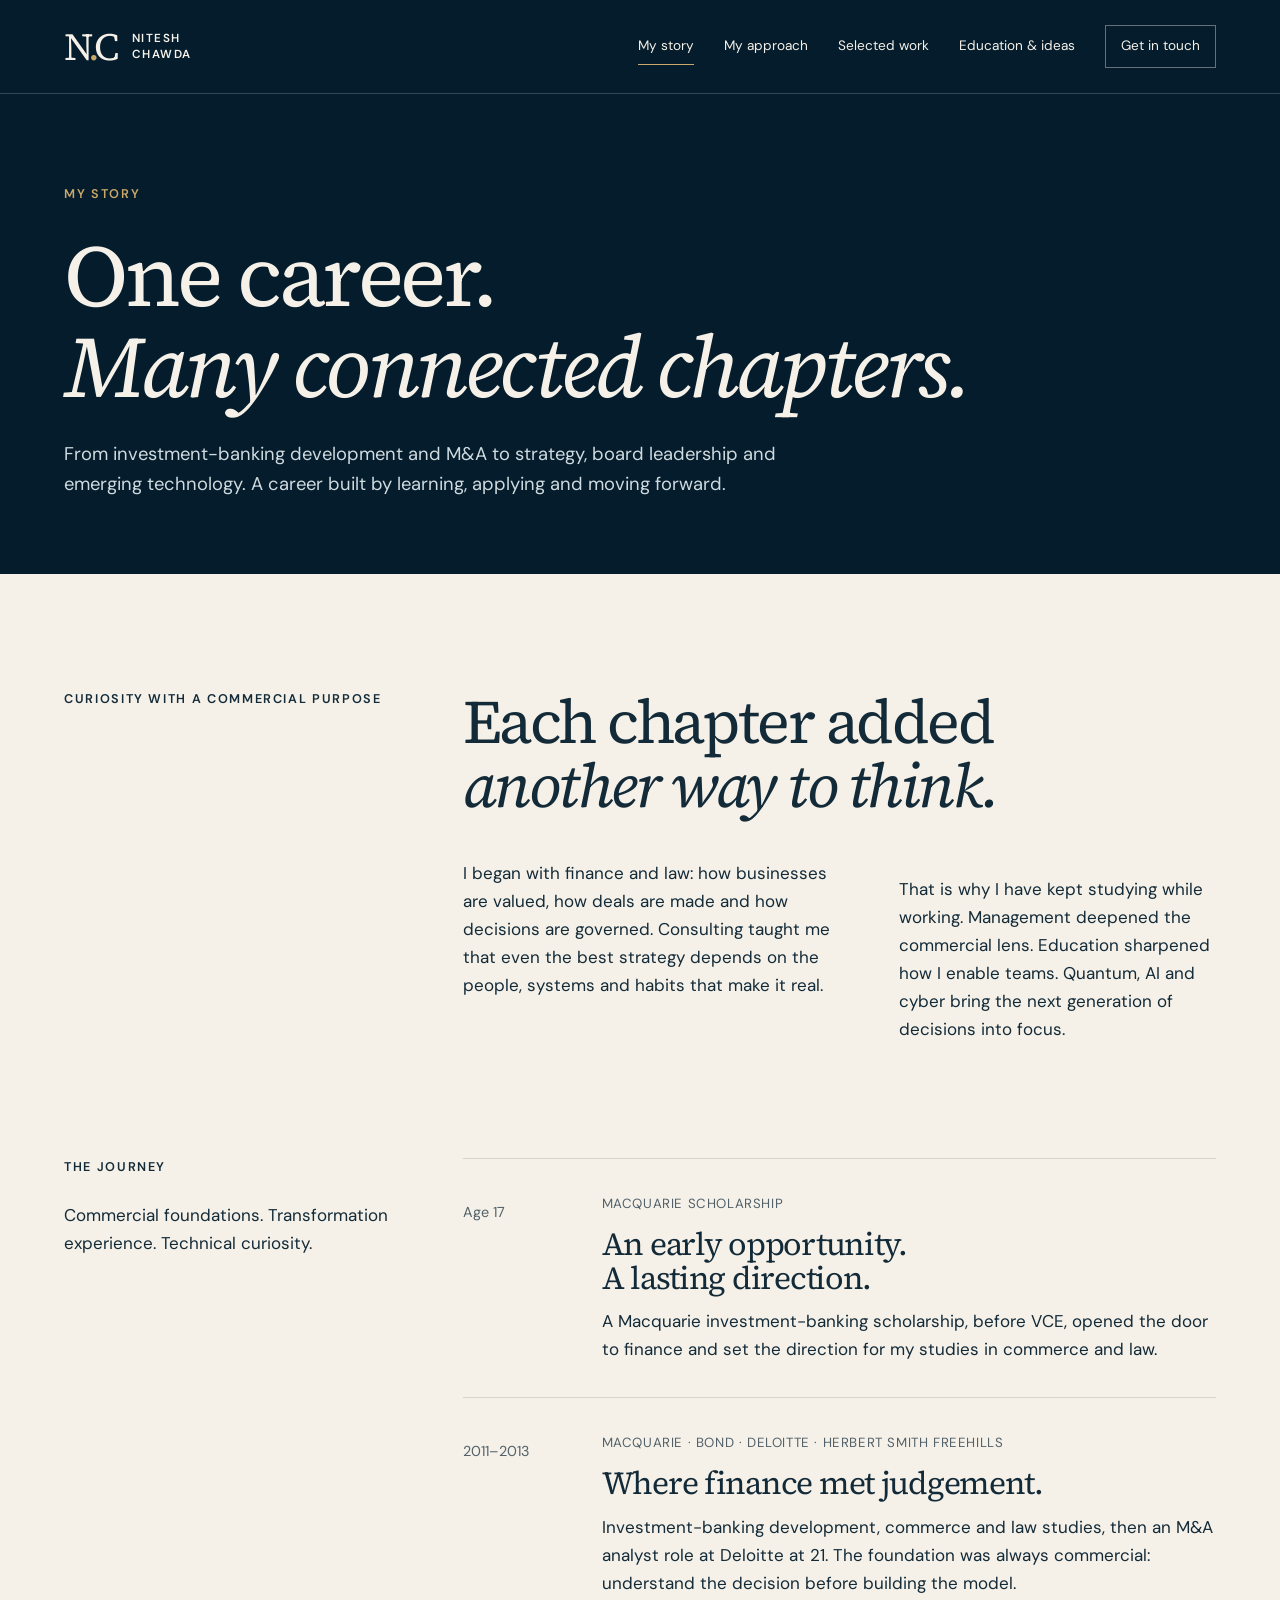
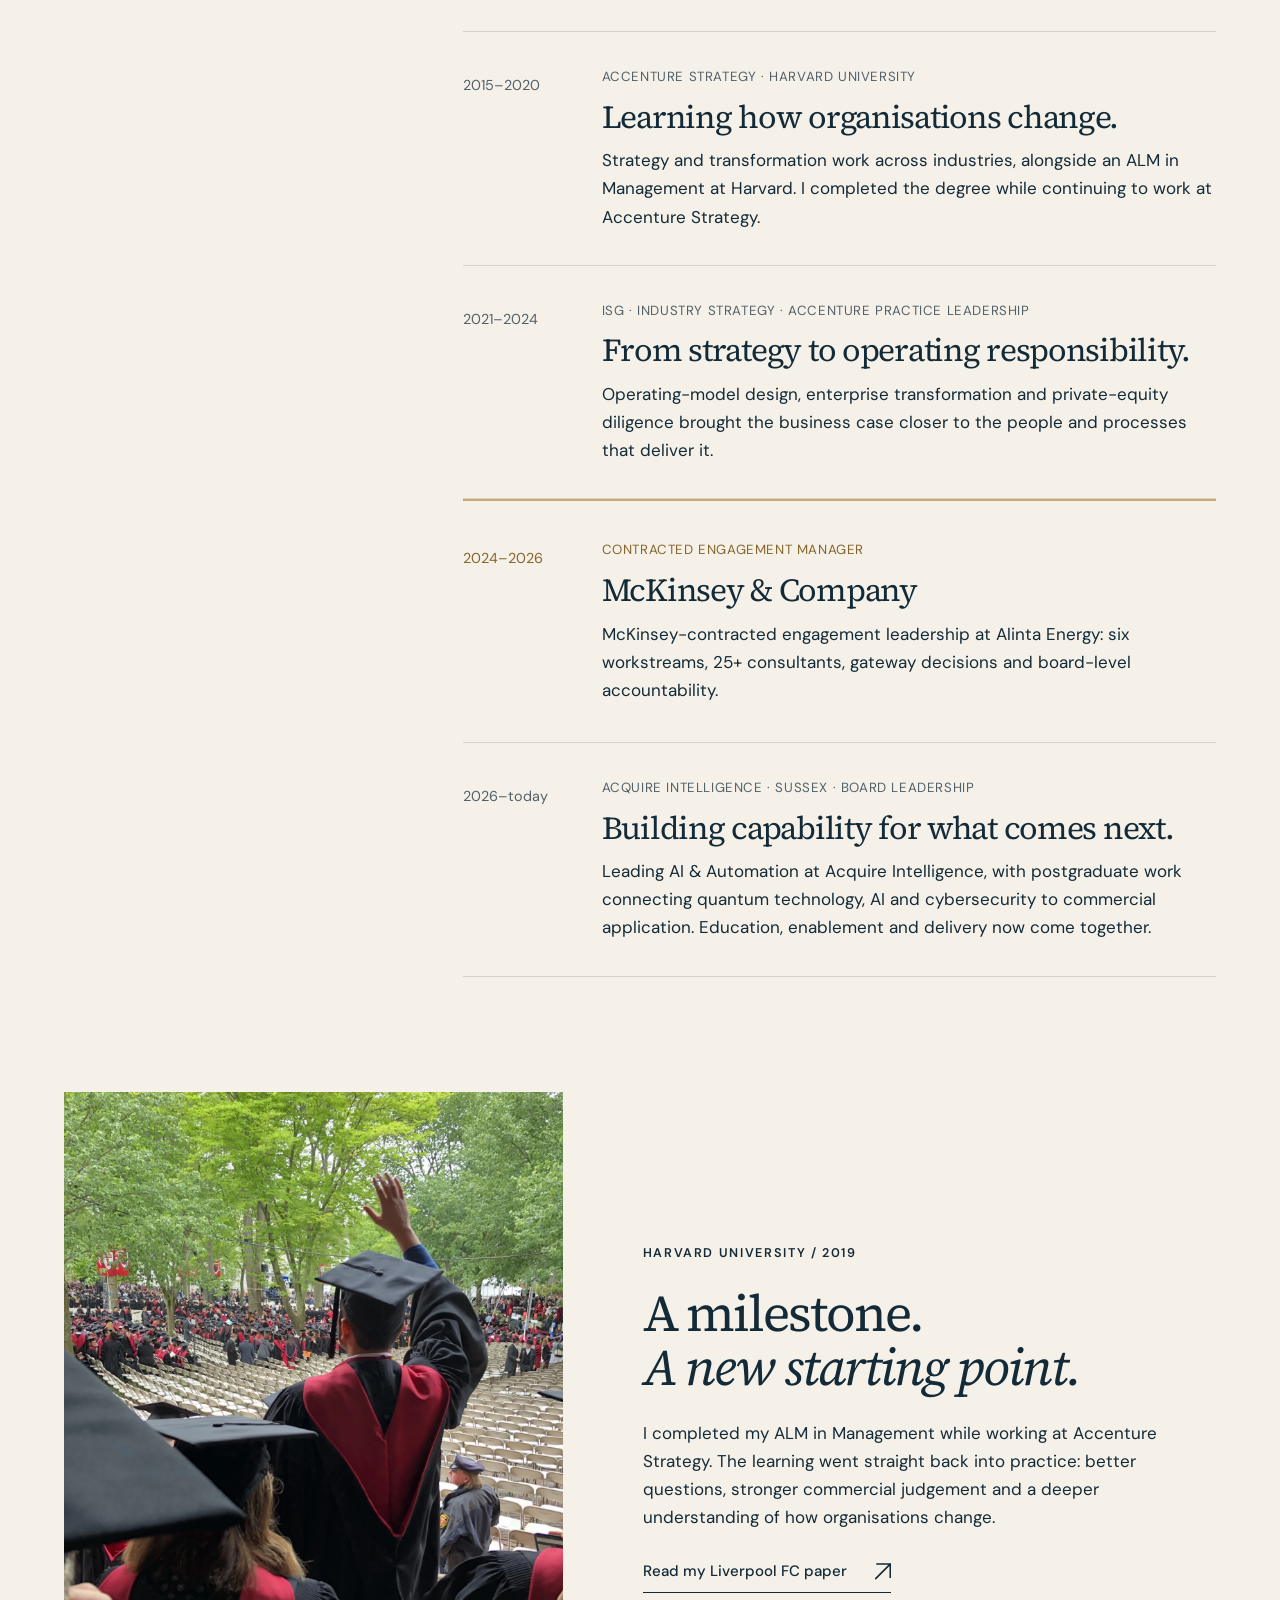
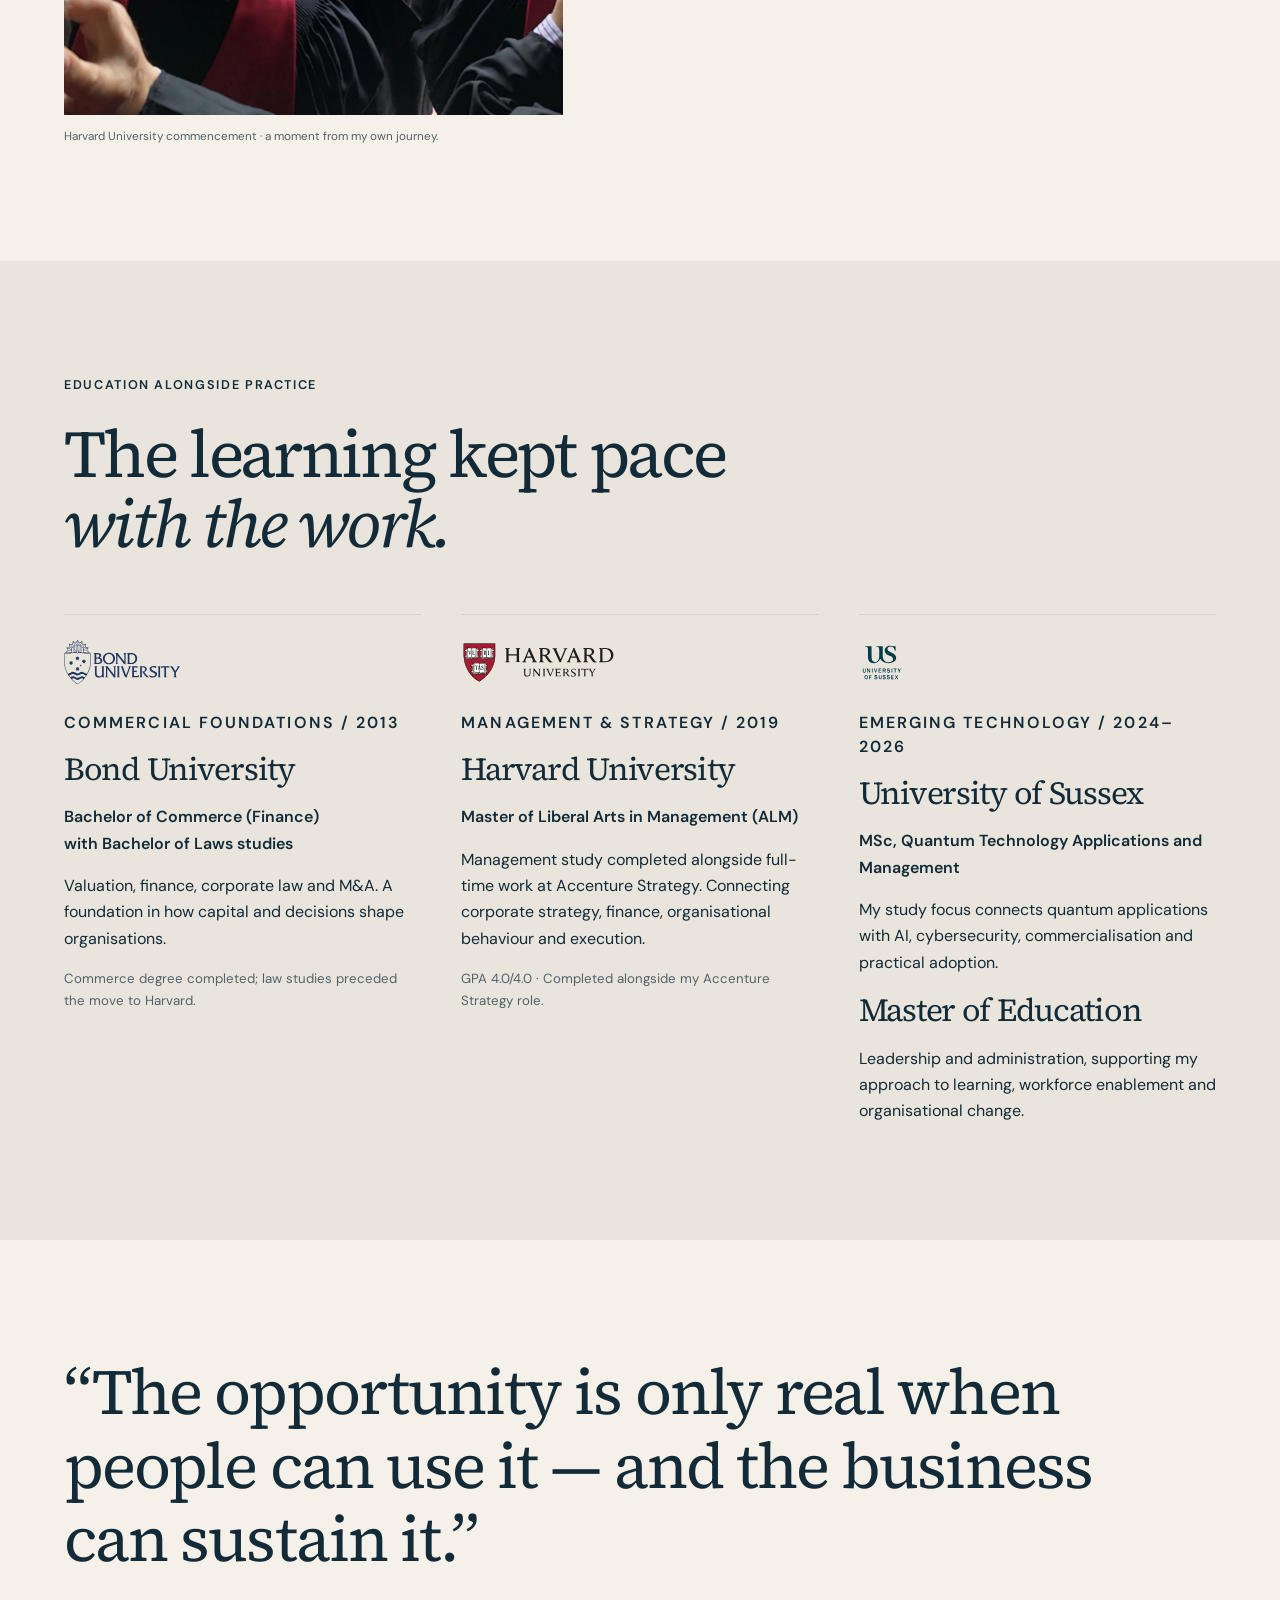
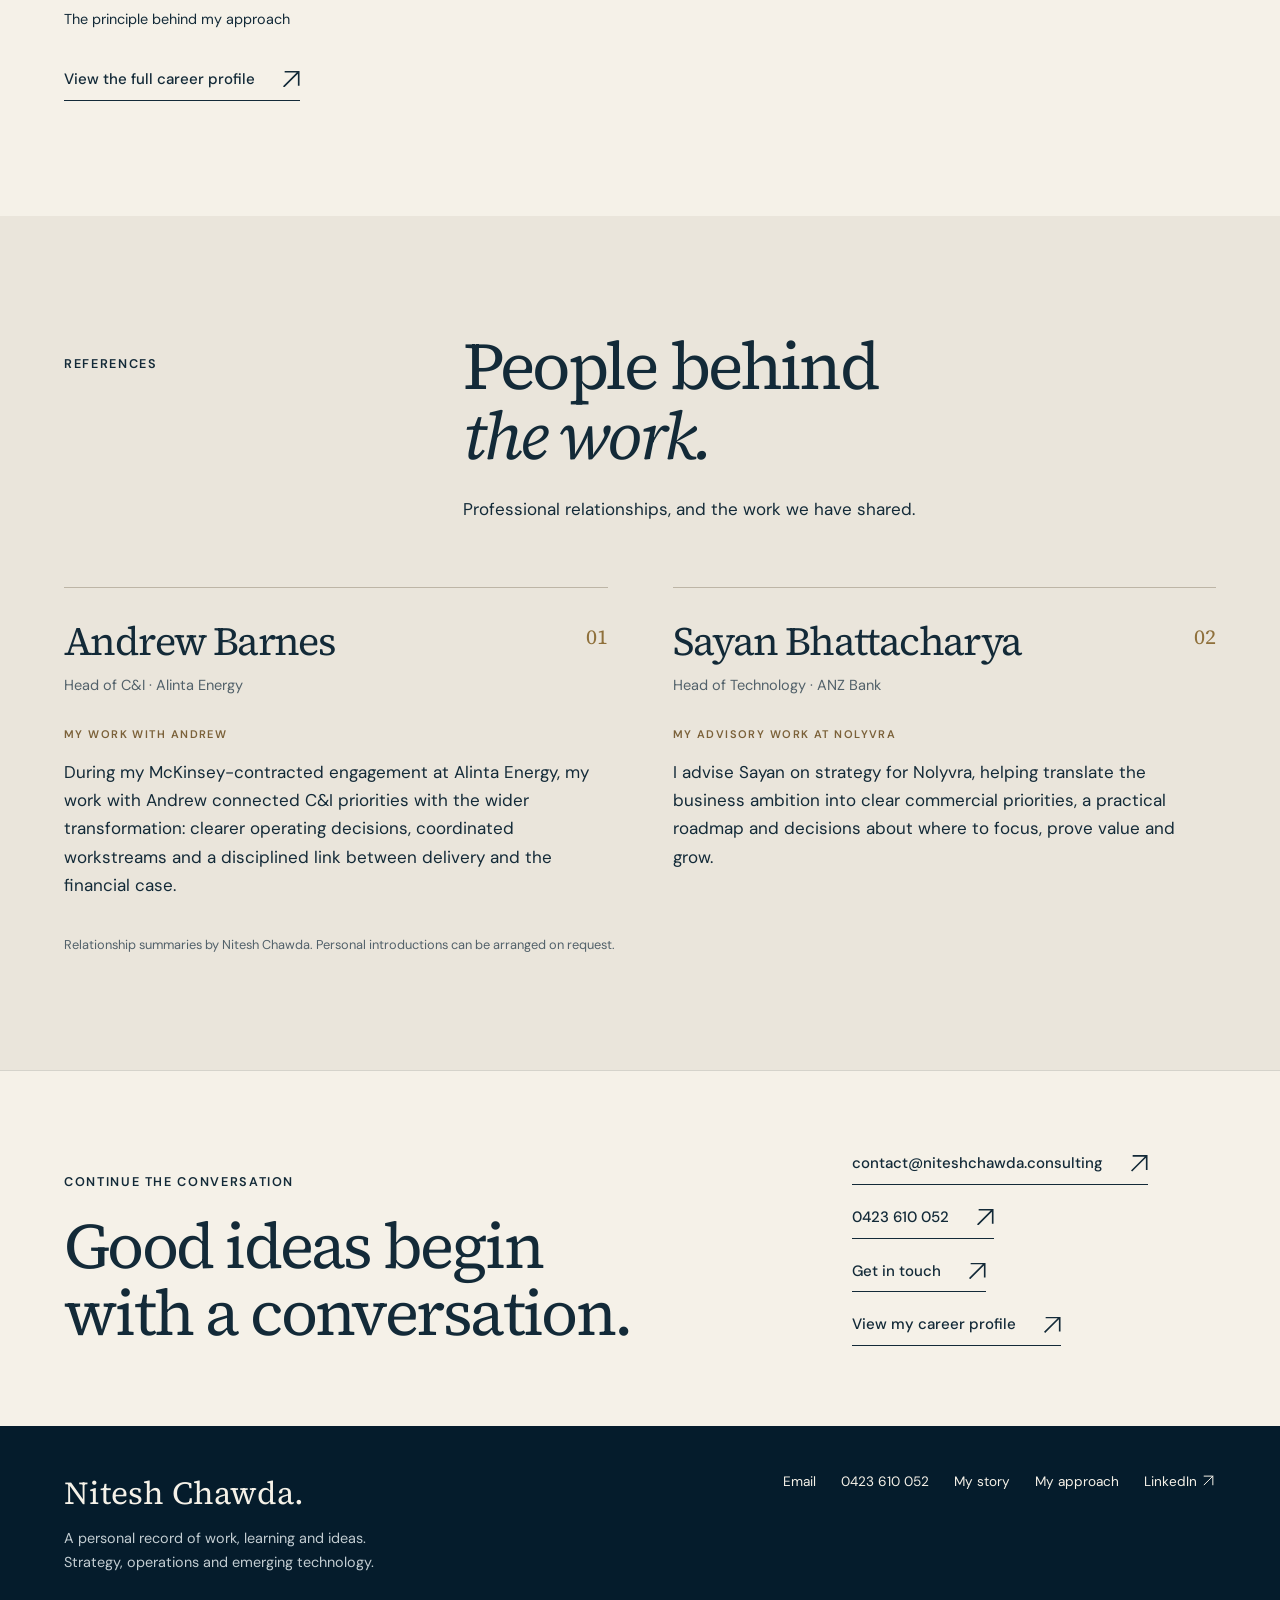
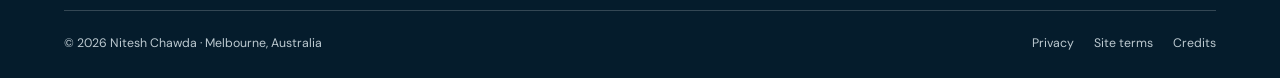
==== commit 4c343f5b: "Self-host existing portfolio fonts and link academic downloads" ====
--- a/about.html
+++ b/about.html
@@ -12,12 +12,13 @@
 <meta property="og:image" content="https://niteshchawda.consulting/assets/hero.jpg">
 <link rel="canonical" href="https://niteshchawda.consulting/about.html">
 <link rel="icon" href="assets/favicon.svg" type="image/svg+xml">
-<link rel="preconnect" href="https://fonts.googleapis.com">
-<link rel="preconnect" href="https://fonts.gstatic.com" crossorigin>
-<link rel="stylesheet" href="assets/portfolio.css?v=20260925f">
-<link rel="stylesheet" href="assets/enhancements.css?v=20260925d">
-<script src="assets/portfolio.js?v=20260925f" defer></script>
-<script src="assets/enhancements.js?v=20260925d" defer></script>
+<link rel="preload" href="assets/fonts/source-serif-4-normal-latin-v15.woff2" as="font" type="font/woff2" crossorigin>
+<link rel="preload" href="assets/fonts/source-serif-4-italic-latin-v15.woff2" as="font" type="font/woff2" crossorigin>
+<link rel="stylesheet" href="assets/fonts.min.css?v=20261002b">
+<link rel="stylesheet" href="assets/portfolio.min.css?v=20261002a">
+<link rel="stylesheet" href="assets/enhancements.min.css?v=20261002a">
+<script src="assets/portfolio.min.js?v=20261002a" defer></script>
+<script src="assets/enhancements.min.js?v=20261002a" defer></script>
 <script type="application/ld+json">{"@context": "https://schema.org", "@type": "ProfilePage", "url": "https://niteshchawda.consulting/about.html", "mainEntity": {"@type": "Person", "name": "Nitesh Chawda", "email": "contact@niteshchawda.consulting", "telephone": "+61423610052", "url": "https://niteshchawda.consulting/", "jobTitle": "Head of AI & Automation Practice", "worksFor": {"@type": "Organization", "name": "Acquire Intelligence"}, "sameAs": ["https://www.linkedin.com/in/nitesh-chawda-strategy-director/"], "alumniOf": [{"@type": "CollegeOrUniversity", "name": "Bond University"}, {"@type": "CollegeOrUniversity", "name": "Harvard University"}, {"@type": "CollegeOrUniversity", "name": "University of Sussex"}]}}</script>
 </head>
 <body><a class="skip" href="#main">Skip to content</a>
--- a/assets/fonts.min.css
+++ b/assets/fonts.min.css
@@ -0,0 +1 @@
+@font-face{font-family:DM Sans;font-style:normal;font-weight:400;font-display:swap;src:url(fonts/dm-sans-normal-latin-ext-v17.woff2) format("woff2");unicode-range:U+0100-02BA,U+02BD-02C5,U+02C7-02CC,U+02CE-02D7,U+02DD-02FF,U+0304,U+0308,U+0329,U+1D00-1DBF,U+1E00-1E9F,U+1EF2-1EFF,U+2020,U+20A0-20AB,U+20AD-20C0,U+2113,U+2C60-2C7F,U+A720-A7FF}@font-face{font-family:DM Sans;font-style:normal;font-weight:400;font-display:swap;src:url(fonts/dm-sans-normal-latin-v17.woff2) format("woff2");unicode-range:U+0000-00FF,U+0131,U+0152-0153,U+02BB-02BC,U+02C6,U+02DA,U+02DC,U+0304,U+0308,U+0329,U+2000-206F,U+20AC,U+2122,U+2191,U+2193,U+2212,U+2215,U+FEFF,U+FFFD}@font-face{font-family:DM Sans;font-style:normal;font-weight:500;font-display:swap;src:url(fonts/dm-sans-normal-latin-ext-v17.woff2) format("woff2");unicode-range:U+0100-02BA,U+02BD-02C5,U+02C7-02CC,U+02CE-02D7,U+02DD-02FF,U+0304,U+0308,U+0329,U+1D00-1DBF,U+1E00-1E9F,U+1EF2-1EFF,U+2020,U+20A0-20AB,U+20AD-20C0,U+2113,U+2C60-2C7F,U+A720-A7FF}@font-face{font-family:DM Sans;font-style:normal;font-weight:500;font-display:swap;src:url(fonts/dm-sans-normal-latin-v17.woff2) format("woff2");unicode-range:U+0000-00FF,U+0131,U+0152-0153,U+02BB-02BC,U+02C6,U+02DA,U+02DC,U+0304,U+0308,U+0329,U+2000-206F,U+20AC,U+2122,U+2191,U+2193,U+2212,U+2215,U+FEFF,U+FFFD}@font-face{font-family:DM Sans;font-style:normal;font-weight:600;font-display:swap;src:url(fonts/dm-sans-normal-latin-ext-v17.woff2) format("woff2");unicode-range:U+0100-02BA,U+02BD-02C5,U+02C7-02CC,U+02CE-02D7,U+02DD-02FF,U+0304,U+0308,U+0329,U+1D00-1DBF,U+1E00-1E9F,U+1EF2-1EFF,U+2020,U+20A0-20AB,U+20AD-20C0,U+2113,U+2C60-2C7F,U+A720-A7FF}@font-face{font-family:DM Sans;font-style:normal;font-weight:600;font-display:swap;src:url(fonts/dm-sans-normal-latin-v17.woff2) format("woff2");unicode-range:U+0000-00FF,U+0131,U+0152-0153,U+02BB-02BC,U+02C6,U+02DA,U+02DC,U+0304,U+0308,U+0329,U+2000-206F,U+20AC,U+2122,U+2191,U+2193,U+2212,U+2215,U+FEFF,U+FFFD}@font-face{font-family:DM Sans;font-style:normal;font-weight:700;font-display:swap;src:url(fonts/dm-sans-normal-latin-ext-v17.woff2) format("woff2");unicode-range:U+0100-02BA,U+02BD-02C5,U+02C7-02CC,U+02CE-02D7,U+02DD-02FF,U+0304,U+0308,U+0329,U+1D00-1DBF,U+1E00-1E9F,U+1EF2-1EFF,U+2020,U+20A0-20AB,U+20AD-20C0,U+2113,U+2C60-2C7F,U+A720-A7FF}@font-face{font-family:DM Sans;font-style:normal;font-weight:700;font-display:swap;src:url(fonts/dm-sans-normal-latin-v17.woff2) format("woff2");unicode-range:U+0000-00FF,U+0131,U+0152-0153,U+02BB-02BC,U+02C6,U+02DA,U+02DC,U+0304,U+0308,U+0329,U+2000-206F,U+20AC,U+2122,U+2191,U+2193,U+2212,U+2215,U+FEFF,U+FFFD}@font-face{font-family:"Source Serif 4";font-style:italic;font-weight:400;font-display:swap;src:url(fonts/source-serif-4-italic-latin-ext-v15.woff2) format("woff2");unicode-range:U+0100-02BA,U+02BD-02C5,U+02C7-02CC,U+02CE-02D7,U+02DD-02FF,U+0304,U+0308,U+0329,U+1D00-1DBF,U+1E00-1E9F,U+1EF2-1EFF,U+2020,U+20A0-20AB,U+20AD-20C0,U+2113,U+2C60-2C7F,U+A720-A7FF}@font-face{font-family:"Source Serif 4";font-style:italic;font-weight:400;font-display:swap;src:url(fonts/source-serif-4-italic-latin-v15.woff2) format("woff2");unicode-range:U+0000-00FF,U+0131,U+0152-0153,U+02BB-02BC,U+02C6,U+02DA,U+02DC,U+0304,U+0308,U+0329,U+2000-206F,U+20AC,U+2122,U+2191,U+2193,U+2212,U+2215,U+FEFF,U+FFFD}@font-face{font-family:"Source Serif 4";font-style:italic;font-weight:500;font-display:swap;src:url(fonts/source-serif-4-italic-latin-ext-v15.woff2) format("woff2");unicode-range:U+0100-02BA,U+02BD-02C5,U+02C7-02CC,U+02CE-02D7,U+02DD-02FF,U+0304,U+0308,U+0329,U+1D00-1DBF,U+1E00-1E9F,U+1EF2-1EFF,U+2020,U+20A0-20AB,U+20AD-20C0,U+2113,U+2C60-2C7F,U+A720-A7FF}@font-face{font-family:"Source Serif 4";font-style:italic;font-weight:500;font-display:swap;src:url(fonts/source-serif-4-italic-latin-v15.woff2) format("woff2");unicode-range:U+0000-00FF,U+0131,U+0152-0153,U+02BB-02BC,U+02C6,U+02DA,U+02DC,U+0304,U+0308,U+0329,U+2000-206F,U+20AC,U+2122,U+2191,U+2193,U+2212,U+2215,U+FEFF,U+FFFD}@font-face{font-family:"Source Serif 4";font-style:normal;font-weight:400;font-display:swap;src:url(fonts/source-serif-4-normal-latin-ext-v15.woff2) format("woff2");unicode-range:U+0100-02BA,U+02BD-02C5,U+02C7-02CC,U+02CE-02D7,U+02DD-02FF,U+0304,U+0308,U+0329,U+1D00-1DBF,U+1E00-1E9F,U+1EF2-1EFF,U+2020,U+20A0-20AB,U+20AD-20C0,U+2113,U+2C60-2C7F,U+A720-A7FF}@font-face{font-family:"Source Serif 4";font-style:normal;font-weight:400;font-display:swap;src:url(fonts/source-serif-4-normal-latin-v15.woff2) format("woff2");unicode-range:U+0000-00FF,U+0131,U+0152-0153,U+02BB-02BC,U+02C6,U+02DA,U+02DC,U+0304,U+0308,U+0329,U+2000-206F,U+20AC,U+2122,U+2191,U+2193,U+2212,U+2215,U+FEFF,U+FFFD}@font-face{font-family:"Source Serif 4";font-style:normal;font-weight:500;font-display:swap;src:url(fonts/source-serif-4-normal-latin-ext-v15.woff2) format("woff2");unicode-range:U+0100-02BA,U+02BD-02C5,U+02C7-02CC,U+02CE-02D7,U+02DD-02FF,U+0304,U+0308,U+0329,U+1D00-1DBF,U+1E00-1E9F,U+1EF2-1EFF,U+2020,U+20A0-20AB,U+20AD-20C0,U+2113,U+2C60-2C7F,U+A720-A7FF}@font-face{font-family:"Source Serif 4";font-style:normal;font-weight:500;font-display:swap;src:url(fonts/source-serif-4-normal-latin-v15.woff2) format("woff2");unicode-range:U+0000-00FF,U+0131,U+0152-0153,U+02BB-02BC,U+02C6,U+02DA,U+02DC,U+0304,U+0308,U+0329,U+2000-206F,U+20AC,U+2122,U+2191,U+2193,U+2212,U+2215,U+FEFF,U+FFFD}@font-face{font-family:"Source Serif 4";font-style:normal;font-weight:600;font-display:swap;src:url(fonts/source-serif-4-normal-latin-ext-v15.woff2) format("woff2");unicode-range:U+0100-02BA,U+02BD-02C5,U+02C7-02CC,U+02CE-02D7,U+02DD-02FF,U+0304,U+0308,U+0329,U+1D00-1DBF,U+1E00-1E9F,U+1EF2-1EFF,U+2020,U+20A0-20AB,U+20AD-20C0,U+2113,U+2C60-2C7F,U+A720-A7FF}@font-face{font-family:"Source Serif 4";font-style:normal;font-weight:600;font-display:swap;src:url(fonts/source-serif-4-normal-latin-v15.woff2) format("woff2");unicode-range:U+0000-00FF,U+0131,U+0152-0153,U+02BB-02BC,U+02C6,U+02DA,U+02DC,U+0304,U+0308,U+0329,U+2000-206F,U+20AC,U+2122,U+2191,U+2193,U+2212,U+2215,U+FEFF,U+FFFD}
--- a/assets/portfolio.min.css
+++ b/assets/portfolio.min.css
@@ -0,0 +1 @@
+:root{--navy:#051c2c;--deep:#0b2c42;--brass:#c9a86a;--cream:#f5f1e8;--bone:#faf8f3;--text:#132a38;--muted:#52616a;--line:#d5d3cb;--serif:"Source Serif 4",Georgia,serif;--sans:"DM Sans",Arial,sans-serif;--space:clamp(24px,5vw,88px)}*{box-sizing:border-box}html{scroll-behavior:smooth;scroll-padding-top:105px}body{margin:0;background:var(--cream);color:var(--text);font:17px/1.65 var(--sans);-webkit-font-smoothing:antialiased}button,input,textarea{font:inherit}a{color:inherit;text-decoration:none}a,button{touch-action:manipulation}button{cursor:pointer}img{max-width:100%;display:block}h1,h2,h3,p{margin:0}h1,h2,h3{font-family:var(--serif);font-weight:400;line-height:1.05;letter-spacing:-.04em}h1{font-size:clamp(3.3rem,7.6vw,7.8rem)}h2{font-size:clamp(2.8rem,5.2vw,5.2rem)}h3{font-size:clamp(1.8rem,3vw,2.8rem)}p+p{margin-top:1rem}button:focus-visible,a:focus-visible,input:focus-visible,textarea:focus-visible,summary:focus-visible{outline:3px solid #986e29;outline-offset:6px}.dark :focus-visible{outline-color:#e5c988}.wrap{max-width:1600px;margin:auto;padding-inline:var(--space)}.section{padding-block:clamp(70px,9vw,136px)}.dark{background:var(--navy);color:var(--cream)}.eyebrow{font-size:.79rem;line-height:1.5;font-weight:600;letter-spacing:.13em;text-transform:uppercase}.muted{color:var(--muted)}.gold{color:var(--brass)}.serif-italic{font-style:italic}.section-head{display:grid;grid-template-columns:1fr 2.1fr;gap:40px;margin-bottom:64px}.section-head p{max-width:630px;margin-top:24px}.text-link{display:inline-flex;align-items:center;gap:28px;border-bottom:1px solid currentColor;padding-bottom:8px;font-size:.94rem;font-weight:500}.text-link:after{content:"";width:1.1em;height:1.1em;flex-shrink:0;background:currentColor;clip-path:polygon(10% 0,100% 0,100% 90%,90% 90%,90% 17%,7% 100%,0 93%,83% 10%,10% 10%);transition:transform .2s}.ui-icon{display:inline-block;width:1.1em;height:1.1em;vertical-align:-.15em;flex-shrink:0}.research-motif .ui-icon{width:1em;height:1em}.text-link:hover:after{transform:translate(3px,-3px)}.button-link{padding:13px 22px;background:var(--brass);color:var(--navy);border:1px solid var(--brass);display:inline-flex;gap:28px;align-items:center;font-size:.9rem;font-weight:600}.button-link:hover{background:#e1c58e}.skip{position:absolute;top:8px;left:8px;transform:translateY(-200%);z-index:99;padding:8px 15px;background:#fff;color:var(--navy)}.skip:focus{transform:none}.header{height:94px;position:absolute;inset:0 0 auto;z-index:20;color:var(--cream);border-bottom:1px solid #ffffff30}.header .wrap{height:100%;display:flex;align-items:center;justify-content:space-between;gap:30px}.brand{display:flex;align-items:center;gap:16px;flex-shrink:0}.brand-monogram{font-family:var(--serif);font-size:2.4rem;letter-spacing:-.09em}.brand-monogram i{color:var(--brass);font-style:normal}.brand-name{font-size:.73rem;font-weight:600;letter-spacing:.13em;line-height:1.4}.nav{display:flex;gap:30px;align-items:center;font-size:.85rem}.nav a{padding-block:7px;border-bottom:1px solid transparent}.nav a:hover,.nav a[aria-current=page]{border-color:var(--brass)}.nav .nav-contact{border:1px solid #f5f1e865;padding:9px 15px}.menu-toggle{display:none;border:1px solid #fff8;color:inherit;background:transparent;padding:7px 13px;font-size:.9rem}.hero{min-height:min(940px,100svh);position:relative;display:flex;align-items:flex-end;padding-top:170px;padding-bottom:46px;background:var(--navy);overflow:hidden;color:var(--cream)}.hero:before{content:"";position:absolute;inset:0;background:linear-gradient(90deg,#051c2cc2,#051c2c61),linear-gradient(0deg,rgba(5,28,44,.97),transparent 75%),url(hero.jpg) center/cover no-repeat;opacity:.9}.hero:after{content:"";position:absolute;inset:0 0 0 26%;border-left:1px solid #ffffff20;pointer-events:none}.hero .wrap{position:relative;z-index:1;width:100%}.hero-copy{margin-left:25%;padding-block:26px 52px}.hero h1{max-width:950px;margin-block:24px 27px}.hero .intro{max-width:600px;font-size:1.1rem;line-height:1.65;color:#e2e4df}.hero-links{display:flex;gap:34px;flex-wrap:wrap;margin-top:32px;align-items:center}.hero-bottom{display:flex;justify-content:space-between;gap:24px;border-top:1px solid #ffffff40;padding-top:25px;font-size:.79rem;letter-spacing:.03em}.hero-bottom span:last-child{color:#d0c8b8}.hero-index{position:absolute;left:var(--space);top:36%;font-size:.8rem;letter-spacing:.12em;writing-mode:vertical-rl}.page-hero{padding-top:185px;padding-bottom:75px}.page-hero h1{font-size:clamp(3.3rem,6.8vw,6.5rem);max-width:1050px;margin:26px 0}.page-hero .lead{max-width:740px;color:#cfdbdf;font-size:1.15rem}.intro-statement{max-width:1020px;font-size:clamp(2.8rem,4.8vw,5rem)}.intro-grid{display:grid;grid-template-columns:1fr 2.1fr;gap:40px}.intro-description{display:grid;grid-template-columns:1.2fr 1fr;gap:56px;margin-top:40px}.intro-description p{max-width:530px}.mini-profile{border-left:1px solid var(--line);padding-left:28px}.mini-profile strong{display:block;font-size:1.05rem}.mini-profile span{display:block;color:var(--muted);font-size:.94rem}.mini-profile a{margin-top:18px}.affiliations{border-top:1px solid var(--line);border-bottom:1px solid var(--line);padding-block:28px 22px;overflow:hidden}.affiliation-heading{display:flex;justify-content:space-between;align-items:center;gap:20px;margin-bottom:30px}.logo-track{width:100%}.logo-set{display:grid;grid-template-columns:repeat(6,minmax(0,1fr));gap:24px 20px}.logo-item{min-width:0;display:flex;flex-direction:column;align-items:center;justify-content:start;gap:16px;padding:18px 8px;text-align:center}.logo-item img{height:38px;width:155px;max-width:100%;object-fit:contain;filter:grayscale(1);mix-blend-mode:multiply}.logo-item small{font-size:.75rem;line-height:1.5;color:var(--muted);min-height:3em;max-width:200px}.affiliation-note{font-size:.77rem;color:var(--muted);margin-top:24px}.word-logo{font-family:var(--serif);font-size:1.7rem;line-height:1.1;font-weight:600;text-align:center}.word-logo.sans{font-family:var(--sans);font-size:1.4rem}.method .section-head{margin-bottom:42px}.method .section-head p{color:#bdcbd2}.method-tabs{display:grid;grid-template-columns:repeat(8,1fr);border-top:1px solid #ffffff30;border-bottom:1px solid #ffffff30}.method-tab{position:relative;min-height:106px;text-align:left;border:0;border-right:1px solid #ffffff20;background:none;color:#bdcbd2;padding:20px 16px;line-height:1.2;font-size:.94rem}.method-tab:first-child{padding-left:0}.method-tab:last-child{border-right:0}.method-tab span{display:block;font-size:.75rem;color:#b5a183;margin-bottom:12px}.method-tab[aria-selected=true]{color:var(--cream)}.method-tab[aria-selected=true]:after{content:"";position:absolute;bottom:-1px;left:0;right:0;height:3px;background:var(--brass)}.method-tab:hover{background:#ffffff08}.method-panel{display:grid;grid-template-columns:.75fr 2.1fr 1.4fr;gap:44px;padding-block:52px 42px;min-height:330px}.method-number{font-family:var(--serif);font-size:7rem;line-height:1;color:var(--brass);letter-spacing:-.07em}.method-panel h3{font-size:clamp(2.3rem,3.6vw,3.6rem);max-width:640px}.method-panel .method-description{color:#c6d1d6;max-width:650px;margin-top:25px}.method-proof{border-left:1px solid #ffffff30;padding-left:30px}.method-proof dt{font-size:.75rem;letter-spacing:.1em;text-transform:uppercase;color:var(--brass);margin-bottom:8px}.method-proof dd{margin:0 0 24px;font-size:1rem}.method-footer{display:flex;justify-content:space-between;align-items:center;border-top:1px solid #ffffff30;padding-top:25px;gap:30px}.method-footer p{font-size:.9rem;color:#becbd0;max-width:720px}.method-controls{display:flex;gap:8px;flex-shrink:0}.method-controls button{display:grid;place-items:center;width:46px;height:46px;background:none;border:1px solid #ffffff60;color:var(--cream);font-size:1.3rem}.method-controls button:hover{background:var(--brass);color:var(--navy)}.method-controls button:disabled{opacity:.25;cursor:default}.js-only{display:none}.js .js-only{display:block}.js .method-tabs.js-only{display:grid}.js .method-controls.js-only{display:flex}.js .fallback-method{display:none}.fallback-method article{border-top:1px solid #fff5;padding:24px 0}.fallback-method h3{font-size:2rem}.fallback-method p{margin-top:12px}.journey-grid{display:grid;grid-template-columns:1fr 2.1fr;gap:40px}.journey-aside{position:sticky;top:60px;align-self:start}.journey-aside p{max-width:320px;margin-top:28px}.journey-aside .text-link{margin-top:28px}.timeline{border-top:1px solid var(--line)}.timeline-item{display:grid;grid-template-columns:105px 1fr;gap:34px;padding:34px 0;border-bottom:1px solid var(--line)}.timeline-date{font-size:.9rem;color:var(--muted);padding-top:8px}.timeline-item h3{font-size:2rem;margin-bottom:12px}.timeline-item .role{font-size:.83rem;letter-spacing:.045em;text-transform:uppercase;color:var(--muted);margin-bottom:13px}.timeline-item p{max-width:630px}.timeline-item.featured{background:var(--navy);color:var(--cream);padding:35px 30px;margin-inline:-30px;border:0}.timeline-item.featured .timeline-date,.timeline-item.featured .role{color:var(--brass)}.timeline-item.featured h3{font-size:2.7rem}.timeline-item.featured p{color:#cfdae0}.full-career .timeline-item{grid-template-columns:145px 1fr}.stats{display:grid;grid-template-columns:repeat(4,1fr);margin-top:60px;border-top:1px solid var(--line)}.stat{padding:30px 30px 0 0}.stat strong{font-family:var(--serif);font-size:4rem;line-height:1.1;font-weight:400}.stat span{display:block;font-size:.88rem;color:var(--muted);max-width:180px;margin-top:10px}.work-grid{display:grid;grid-template-columns:repeat(3,1fr);gap:30px}.work-card{border-top:1px solid var(--line);padding-top:24px;display:flex;flex-direction:column;align-items:start}.work-card .eyebrow{color:var(--muted);margin-bottom:32px}.work-card h3{font-size:2.35rem;line-height:1.12}.work-card p{margin:20px 0 32px}.work-card .text-link{margin-top:auto}.case-number{font-family:var(--serif);font-size:4rem;color:#9b804d;margin-bottom:35px;line-height:1}.research{background:#e9e5dc}.research-grid{display:grid;grid-template-columns:1fr 1fr;gap:26px}.research-card{background:var(--navy);color:var(--cream);padding:38px;min-height:470px;display:flex;flex-direction:column;align-items:start;position:relative;overflow:hidden}.research-card.light{background:#d0b37c;color:var(--navy)}.research-card .eyebrow{margin-bottom:32px;opacity:.85}.research-card h3{font-size:2.75rem;max-width:560px}.research-card p{margin-top:24px;max-width:480px}.research-card .text-link{margin-top:auto}.research-bottom{display:flex;align-items:center;justify-content:space-between;width:100%;padding-top:40px}.research-motif{font-family:var(--serif);font-size:4.4rem;line-height:1;color:var(--brass)}.light .research-motif{color:var(--navy)}.research-note{font-size:.85rem;max-width:750px;margin-top:25px;color:var(--muted)}.learning-grid{display:grid;grid-template-columns:repeat(3,1fr);gap:40px;margin-top:55px}.learning-item{border-top:1px solid var(--line);padding-top:25px}.learning-item h3{font-size:2rem;margin:18px 0}.learning-item p{font-size:1rem}.learning-item .degree{font-weight:600;margin-bottom:12px}.learning-item small{display:block;color:var(--muted);margin-top:16px;font-size:.83rem}.quote{font-family:var(--serif);font-size:clamp(2.6rem,5vw,5rem);line-height:1.15;letter-spacing:-.03em;max-width:1100px;margin:0}.quote-footer{margin-top:32px;font-size:.9rem}.contact-section{padding-block:80px;border-top:1px solid var(--line)}.contact-layout{display:grid;grid-template-columns:2fr 1fr;gap:60px;align-items:end}.contact-layout h2{font-size:clamp(2.8rem,5vw,5rem)}.contact-links{display:flex;flex-direction:column;gap:20px;align-items:start}.contact-links a{overflow-wrap:anywhere}.footer{background:var(--navy);color:var(--cream);padding-block:45px 25px}.footer-top{display:flex;justify-content:space-between;gap:50px;padding-bottom:35px}.footer-name{font:2rem var(--serif)}.footer-top p{max-width:560px;color:#c3cdd2;font-size:.9rem;margin-top:12px}.footer-links{display:flex;gap:25px;align-items:start;font-size:.85rem}.footer-bottom{border-top:1px solid #ffffff30;padding-top:22px;display:flex;justify-content:space-between;gap:25px;font-size:.77rem;color:#bcc9d0}.footer-bottom div{display:flex;gap:20px}.article{max-width:980px;margin:auto;padding:80px var(--space)}.article h2{font-size:2.7rem;margin:48px 0 22px}.article h3{font-size:1.75rem;margin:28px 0 15px}.article p{margin-bottom:22px}.article .eyebrow{margin-bottom:16px}.article ul{padding-left:22px}.article li{margin-bottom:12px}.article .callout{background:#e8e2d6;border-left:3px solid #9b804d;padding:25px 30px;margin:32px 0}.article .callout p:last-child{margin-bottom:0}.case-meta{display:grid;grid-template-columns:repeat(3,1fr);gap:25px;border-block:1px solid var(--line);padding-block:25px;margin-bottom:42px}.case-meta dt{font-size:.75rem;text-transform:uppercase;letter-spacing:.06em;color:var(--muted);margin-bottom:8px}.case-meta dd{margin:0;font-size:.95rem}.case-section{padding-block:65px;border-top:1px solid var(--line)}.case-section h2{margin-top:0}.back-link{margin-bottom:38px}.source-note{font-size:.88rem;color:var(--muted);border-top:1px solid var(--line);padding-top:24px}.form-grid{display:grid;grid-template-columns:1fr 1fr;gap:25px}.contact-form label{display:block;font-size:.9rem;margin-bottom:7px}.contact-form input,.contact-form textarea{width:100%;background:transparent;border:1px solid #8d9699;border-radius:0;padding:13px;color:var(--navy)}.contact-form textarea{min-height:170px}.form-row{margin-bottom:25px}.contact-form button{border:0}.contact-form .consent{display:flex;align-items:start;gap:10px;font-size:.85rem}.contact-form .consent input{width:18px;height:18px;flex-shrink:0}.print-button{background:none;border:1px solid currentColor;padding:10px 18px;color:inherit;font:inherit;font-size:.9rem}.no-margin{margin:0}.visually-hidden{position:absolute;width:1px;height:1px;overflow:hidden;clip:rect(0,0,0,0);white-space:nowrap}.print-only{display:none}.js .method-panel.js-only{display:grid}.logo-item img.light-logo{filter:brightness(0);mix-blend-mode:normal}@media (min-width:1700px){.hero{min-height:880px}}@media (max-width:1100px){.logo-set{grid-template-columns:repeat(4,minmax(0,1fr))}.nav{gap:18px}.hero-copy{margin-left:15%}.hero:after{left:18%}.hero-index{display:none}.section-head,.intro-grid,.journey-grid{grid-template-columns:1fr 2.3fr}.intro-description{gap:30px}.method-tabs{grid-template-columns:repeat(4,1fr)}.method-tab:nth-child(4){border-right:0}.method-tab{min-height:90px;border-bottom:1px solid #ffffff20}.method-tab:first-child{padding-left:16px}.method-panel{grid-template-columns:.65fr 2fr 1.5fr;gap:25px}.method-number{font-size:5rem}.work-grid{gap:25px}.work-card h3{font-size:2rem}.research-card{padding:30px}.research-card h3{font-size:2.35rem}}@media (max-width:800px){.logo-set{grid-template-columns:repeat(3,minmax(0,1fr));gap:18px 14px}.header{height:80px}.brand-name{font-size:.68rem}.menu-toggle{display:block}.nav{display:none;position:absolute;left:0;right:0;top:79px;padding:24px var(--space);background:var(--navy);border-bottom:1px solid #ffffff40;flex-direction:column;align-items:stretch;gap:12px}.nav.open{display:flex}.nav .nav-contact{align-self:start}.hero{min-height:820px;min-height:100svh;padding-top:140px;padding-bottom:28px}.hero-copy{margin-left:0;padding-bottom:40px}.hero:after{display:none}.hero h1{font-size:clamp(3.4rem,10vw,5.5rem)}.hero .intro{max-width:530px;font-size:1rem}.hero-links{gap:22px}.hero-bottom{font-size:.72rem;flex-direction:column;gap:8px}.section-head,.intro-grid,.journey-grid{grid-template-columns:1fr;gap:24px}.section-head{margin-bottom:40px}.intro-description{grid-template-columns:1fr}.mini-profile{padding-left:0;border-left:0;border-top:1px solid var(--line);padding-top:25px}.journey-aside{position:static}.journey-aside p{max-width:600px}.journey-aside .text-link{margin-bottom:25px}.timeline-item{grid-template-columns:95px 1fr;gap:20px}.timeline-item.featured{margin-inline:0;padding:30px 22px}.timeline-item.featured h3{font-size:2.15rem}.stats{grid-template-columns:1fr 1fr}.stat strong{font-size:3.4rem}.method-panel{grid-template-columns:62px 1fr;gap:20px;min-height:0;padding-block:35px}.method-number{font-size:3.5rem}.method-proof{grid-column:2;padding-left:0;border-left:0}.method-panel h3{font-size:2.6rem}.method-proof dd{margin-bottom:18px}.method-footer{align-items:start}.method-footer p{font-size:.84rem}.work-grid{grid-template-columns:1fr}.work-card{display:grid;grid-template-columns:60px 1fr;column-gap:25px;padding-block:28px}.work-card .eyebrow,.work-card h3,.work-card p,.work-card .text-link{grid-column:2}.work-card .eyebrow{margin-bottom:16px}.work-card .case-number{grid-row:1/4;font-size:2.5rem}.work-card p{margin:16px 0 22px}.work-card .text-link{justify-self:start}.research-grid{grid-template-columns:1fr}.research-card{min-height:430px}.learning-grid{grid-template-columns:1fr;gap:30px}.contact-layout{grid-template-columns:1fr;gap:35px}.footer-top,.footer-bottom{flex-direction:column;gap:25px}.footer-links{flex-wrap:wrap}.case-meta{grid-template-columns:1fr;gap:18px}.full-career .timeline-item{grid-template-columns:1fr;gap:10px}.page-hero{padding-top:140px;padding-bottom:55px}.article{padding-block:50px}.form-grid{grid-template-columns:1fr;gap:0}.affiliation-heading{align-items:start}.affiliation-heading .eyebrow{max-width:210px}}@media (max-width:600px){.logo-set{grid-template-columns:repeat(2,minmax(0,1fr));gap:16px 12px}.logo-item{padding:16px 0}.affiliation-heading .eyebrow{max-width:none}}@media (max-width:420px){.hero h1{font-size:3.2rem}.hero-links{align-items:start;flex-direction:column;gap:20px}.hero-copy{padding-top:0}.method-tab{font-size:.8rem;padding:15px 10px}.method-tab span{font-size:.73rem}.method-panel{grid-template-columns:1fr}.method-number{font-size:3rem}.method-proof{grid-column:1}.timeline-item{grid-template-columns:1fr;gap:10px}.timeline-item.featured{padding:25px 20px}.research-card h3{font-size:2.15rem}.research-card{padding:28px 24px}.brand{gap:10px}.brand-monogram{font-size:2rem}.method-footer{flex-direction:column}}@media (prefers-reduced-motion:reduce){html{scroll-behavior:auto}*{transition:none!important}}@media print{.header,.footer,.contact-section,.no-print,.print-button,.skip,.logo-window,.hero-links{display:none!important}.print-only{display:block}body,.dark,.research{background:#fff!important;color:#111!important;font-size:11pt}.wrap{padding:0}.section,.page-hero{padding:20px 0}.page-hero h1{font-size:32pt}.page-hero .lead,.muted,.timeline-date,.role,.timeline-item.featured p,.timeline-item.featured .role{color:#444!important}h2{font-size:25pt}h3{font-size:19pt!important}.timeline-item.featured{background:#eee;color:#111;margin:0}.timeline-item,.learning-item,.case-section{break-inside:avoid}.timeline-item{padding:15px 0}.article{max-width:none;padding:0}.article h2{font-size:23pt}.article h3{font-size:18pt}.source-note{font-size:10pt}.contact-layout,.journey-grid{display:block}.full-career .timeline-item{grid-template-columns:125px 1fr}.hero{min-height:0;padding:20px 0}.hero:before,.hero:after{display:none}.hero-copy{margin:0}.hero h1{font-size:36pt}.hero .intro{color:#111}.research-grid,.learning-grid{display:block}.research-card{background:#fff!important;color:#111;min-height:0;padding:20px 0}.research-motif{display:none}.stats{margin-top:20px}.stat strong{font-size:30pt}}
--- a/assets/enhancements.min.css
+++ b/assets/enhancements.min.css
@@ -0,0 +1 @@
+.timeline-item.featured{background:transparent;color:var(--text);margin-inline:0;padding:38px 0;border-top:2px solid var(--brass);border-bottom:1px solid var(--line)}.timeline-item.featured p{color:var(--text)}.timeline-item.featured .timeline-date,.timeline-item.featured .role{color:#86652d}.timeline-item.featured h3{font-size:2rem}.hero-welcome{min-height:min(900px,100svh)}.hero-welcome:before{z-index:1;opacity:1;background:linear-gradient(90deg,#051621f0,#051621d1 30%,#05162114 72%),linear-gradient(0deg,#051c2cf0,transparent 48%),linear-gradient(180deg,#051c2cba,transparent 22%)}.hero-welcome:after{display:none}.welcome-image{position:absolute;inset:0;width:100%;height:100%;object-fit:cover;object-position:62% center}.hero-welcome .wrap{z-index:2}.hero-welcome .hero-copy{margin-left:0;max-width:700px;padding-bottom:55px}.hero-welcome h1{font-size:clamp(3.3rem,6.8vw,6.8rem)}.hero-welcome .intro{max-width:480px}.hero-welcome .eyebrow{max-width:460px}.impact-strip{background:var(--navy);color:var(--cream);padding:35px 0 26px;border-top:1px solid #ffffff24}.impact-grid{display:grid;grid-template-columns:repeat(3,1fr);gap:40px}.impact-grid>div{padding-left:25px;border-left:1px solid #c9a86a70}.impact-grid strong{display:block;font:clamp(3rem,5.5vw,5rem)/1.1 var(--serif);color:var(--brass);font-variant-numeric:tabular-nums;letter-spacing:-.04em}.impact-grid span{display:block;font-size:.9rem;margin-top:9px}.impact-note{font-size:.71rem;color:#a8bac3;margin-top:25px}.references{background:#eae5db}.reference-grid{display:grid;grid-template-columns:1fr 1fr;gap:65px}.reference-card{position:relative;border-top:1px solid #bdb5a6;padding-top:32px}.reference-card h3{font-size:2.5rem;padding-right:45px}.reference-number{position:absolute;right:0;top:34px;color:#8f703b;font:1.3rem var(--serif)}.reference-role{font-size:.91rem;color:var(--muted);margin-top:12px!important;margin-bottom:28px}.reference-card .eyebrow{font-size:.69rem;color:#7b6139;margin-bottom:10px}.reference-note{font-size:.8rem;color:var(--muted);margin-top:35px}.speaking-grid,.commencement-grid{display:grid;grid-template-columns:1.2fr 1fr;gap:65px;align-items:center}.editorial-photo{margin:0}.editorial-photo img{width:100%;height:auto}.editorial-photo figcaption{font-size:.73rem;color:var(--muted);margin-top:13px;line-height:1.5}.speaking-grid h2,.commencement-grid h2{font-size:clamp(2.6rem,4vw,4rem);margin:24px 0}.speaking-grid p:not(.eyebrow),.commencement-grid p:not(.eyebrow){max-width:580px}.speaking-grid .text-link,.commencement-grid .text-link{margin-top:28px}.speaking-grid{grid-template-columns:1.35fr 1fr;gap:50px}.speaking-grid .editorial-photo img{aspect-ratio:4/3;object-fit:cover;object-position:58%}.commencement-section{padding-top:0}.commencement-grid{grid-template-columns:1fr 1.15fr;gap:80px}.commencement-grid .editorial-photo img{max-height:650px;aspect-ratio:4/5;object-fit:cover;object-position:58% 28%}.paper-reader{margin:65px 0 30px}.paper-toolbar{display:flex;align-items:center;flex-wrap:wrap;gap:14px;margin:20px 0 12px;font-size:.8rem}.paper-toolbar a{border-bottom:1px solid currentColor}.paper-toolbar button{border:1px solid #b3b8b6;background:transparent;color:var(--navy);min-width:40px;min-height:40px;font-size:1.2rem}.paper-toolbar output{font-variant-numeric:tabular-nums;min-width:45px;text-align:center}.paper-viewport{height:620px;max-height:75svh;overflow:auto;overscroll-behavior:contain;background:#d8d7d0;border:1px solid #b9bdb8;padding:18px;scrollbar-color:#857047 #d8d7d0}.paper-viewport:focus-visible{outline:3px solid #986e29;outline-offset:4px}.paper-pages{width:100%;min-width:100%;transition:width .2s}.paper-pages figure{margin:0 0 25px;background:#fff;box-shadow:0 3px 12px #051c2c15}.paper-pages img{width:100%;height:auto;max-width:none}.paper-pages figcaption{padding:9px 15px;font-size:.72rem;color:#52616a;border-top:1px solid #ddd}.paper-help{font-size:.8rem;color:var(--muted)}.footer-links{flex-wrap:wrap;max-width:600px}.method-panel{min-height:300px}.learning-item:before{content:"";display:block;width:155px;height:45px;background:center left/contain no-repeat;margin-bottom:26px}.learning-item:nth-child(1):before{background-image:url(logos/bond.svg)}.learning-item:nth-child(2):before{background-image:url(logos/harvard.svg)}.learning-item:nth-child(3):before{background-image:url(logos/sussex.svg)}@media (max-width:1000px){.speaking-grid,.commencement-grid{gap:40px}.hero-welcome .hero-copy{max-width:560px}.hero-welcome h1{font-size:5rem}}@media (max-width:800px){.hero-welcome{min-height:900px;min-height:100svh;padding-top:140px}.hero-welcome:before{background:linear-gradient(0deg,#051c2c,#051c2cc9 50%,#051c2c22 82%,#051c2caa),linear-gradient(90deg,#051c2c55,transparent)}.welcome-image{object-position:63% center}.hero-welcome .hero-copy{padding-top:130px;padding-bottom:36px}.hero-welcome h1{font-size:clamp(3.5rem,10vw,5rem)}.hero-welcome .intro{max-width:520px}.impact-grid{gap:15px}.impact-grid>div{padding-left:15px}.impact-grid strong{font-size:clamp(2.15rem,6.5vw,3.7rem)}.impact-grid span{font-size:.74rem}.impact-note{font-size:.66rem}.reference-grid{gap:40px}.reference-card h3{font-size:2rem}.speaking-grid,.commencement-grid{grid-template-columns:1fr;gap:35px}.speaking-grid .editorial-photo img{aspect-ratio:16/10}.commencement-grid .editorial-photo img{max-height:590px}.paper-viewport{height:500px;padding:8px}.paper-toolbar{gap:12px}.timeline-item.featured{padding:30px 0}}@media (max-width:520px){.reference-grid{grid-template-columns:1fr}.impact-grid{grid-template-columns:1fr 1fr;row-gap:25px}.impact-grid>div:last-child{grid-column:1/-1}.impact-grid>div:last-child strong{font-size:3.2rem}.impact-grid strong{font-size:2.8rem}.hero-welcome .hero-copy{padding-top:160px}.hero-welcome .hero-bottom span:nth-child(2){max-width:290px}.paper-toolbar a{font-size:.75rem}.reference-role{margin-bottom:20px}.speaking-grid .editorial-photo img{aspect-ratio:4/3}}@media (prefers-reduced-motion:reduce){.paper-pages{transition:none}}@media print{.welcome-image,.impact-strip,.speaking-section,.paper-reader{display:none}.timeline-item.featured{background:#fff!important}.learning-item:before{display:none}.reference-grid{display:block}.reference-card{break-inside:avoid;margin-bottom:25px}.commencement-grid{display:block}.commencement-grid img{max-height:220px;width:auto}.editorial-photo{break-inside:avoid}}@media (max-width:420px){.global-experience .global-map-detail{min-height:285px;align-content:start}}.paper-toolbar button:disabled{opacity:.35;cursor:default}
